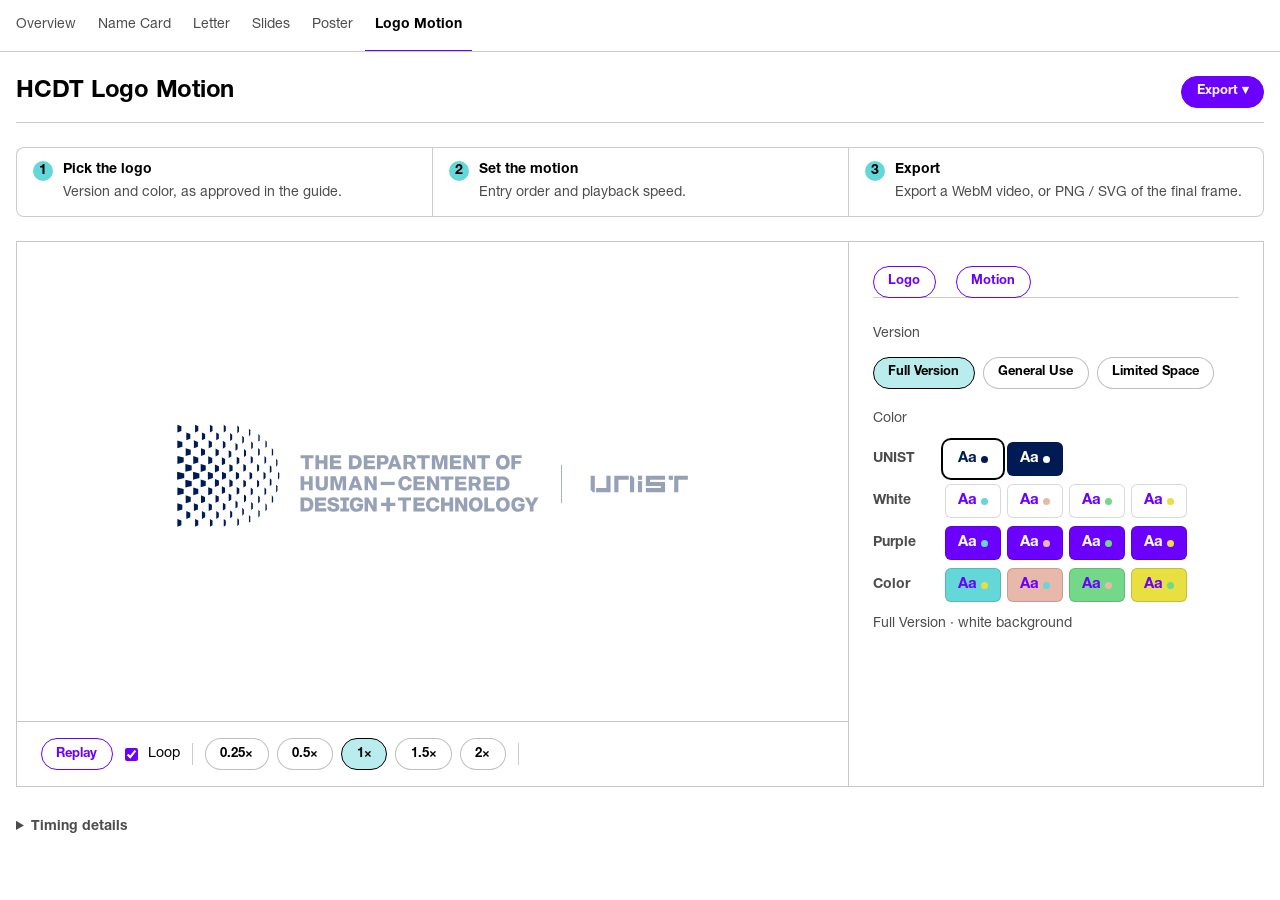
==== motion.html @ ce7f0504 "Structural frames restored, Slides filmstrip + collapsible inspector, canonical shared CSS, synced t" ====
<!doctype html>
<html lang="en">
<head>
<meta charset="utf-8">
<meta name="viewport" content="width=device-width,initial-scale=1,viewport-fit=cover">
<title>HCDT Logo Motion</title>
<meta name="claude:viewport-fit-sides" content="cover">
<link rel="stylesheet" href="hcdt-ui.css?v=20261105d">
<link rel="stylesheet" href="hcdt-embed.css?v=20261111a">
<style>
/* Layout: header, 16:9 stage (1920 × 1080 frame), control rows, timing table */
html,body{margin:0}
:root{padding-top:env(safe-area-inset-top,0px);padding-bottom:env(safe-area-inset-bottom,0px)}
[hidden]{display:none!important}
*{box-sizing:border-box}
body{padding-left:max(16px,env(safe-area-inset-left,0px));padding-right:max(16px,env(safe-area-inset-right,0px))}
.wrap{max-width:var(--hx-max);margin:var(--space-4,24px) auto 0;display:grid;gap:var(--space-4,24px)}
.wrap>*{min-width:0}
.stage{border-radius:var(--hx-r2);overflow:hidden;line-height:0;background:var(--hx-soft);border:1px solid var(--hx-line)}
.stage svg{display:block;width:100%;height:auto;aspect-ratio:16/9;max-width:100%}
.ctl{display:grid;grid-template-columns:120px minmax(0,1fr);gap:12px 16px;align-items:center}
.lab{font-size:var(--fs-small);color:var(--hx-muted)}
.grp{display:flex;flex-wrap:wrap;gap:8px;align-items:center;min-width:0}
.sect{grid-column:1/-1;display:flex;align-items:center;gap:10px;padding-top:8px;border-top:1px solid var(--hx-line)}
.sect:first-child{border-top:0;padding-top:0}
.sect .hx-n{display:inline-grid;place-items:center;width:20px;height:20px;border-radius:50%;background:var(--hx-accent);color:#fff;font:700 var(--fs-small)/1 var(--hx-font)}
.grp .sep{width:1px;height:22px;background:var(--hx-line);margin:0 4px}
.dot{width:12px;height:12px;border-radius:50%;border:1px solid rgba(0,0,0,.12);display:inline-block;flex:none}
.loop{display:inline-flex;gap:7px;align-items:center;font-size:var(--fs-small);cursor:pointer}
.tw{overflow-x:auto}
table{border-collapse:collapse;width:100%;min-width:560px;font-size:var(--fs-small)}
caption{text-align:left;padding-bottom:8px}
th,td{text-align:left;padding:8px 12px 8px 0;border-bottom:1px solid var(--hx-line);vertical-align:top;font-variant-numeric:tabular-nums}
th{color:var(--hx-muted);font-weight:400;font-size:var(--fs-small)}
.note{color:var(--hx-muted);font-size:var(--fs-small);margin:0;max-width:90ch}
@media (max-width:560px){.ctl{grid-template-columns:minmax(0,1fr);gap:6px}.lab{margin-top:8px}}
.ctl-tabs{display:none}
.play{margin-top:12px}
html.hx-framed body.hx-p-motion.hx-tool{padding-bottom:12px!important}
#cstat{margin:0;font-size:12px;line-height:1.3;min-height:0}
@media (min-width:1000px){html.hx-framed .wrap>.ctl{gap:3px}html.hx-framed .ctl .lab{margin-top:4px}}
.hx-chip[data-lc]{background-image:linear-gradient(135deg,transparent 82%,rgba(0,0,0,.4) 82%)!important}
/* inside the guideline frame the preview is sized so the whole tool fits the frame (no inner scroll) */
html.hx-framed .tw-d{display:none}
.tw-d summary{cursor:pointer;font-weight:600;color:var(--hx-muted);padding:6px 0}
.tw-d[open] summary{margin-bottom:8px}
/* wide screens: preview left, controls right (so the controls are visible without scrolling) */
@media (min-width:1000px){
  .wrap{grid-template-columns:repeat(12,minmax(0,1fr));column-gap:0;row-gap:var(--space-4,24px);align-items:stretch}
  .wrap>*{grid-column:1/-1}
  .wrap>.left{grid-column:1/span 8;display:grid;grid-template-rows:minmax(0,1fr) auto;border:1px solid var(--line-structural,rgba(0,0,0,.22));border-right:0}
  .wrap>.left>.stage{border:0;border-radius:0;width:100%}
  .wrap>.left>.play{padding:var(--space-3,16px) var(--space-4,24px);border-top:1px solid var(--line-structural,rgba(0,0,0,.22))}
  .wrap>.ctl{grid-column:9/-1;grid-template-columns:minmax(0,1fr);gap:6px;align-content:start;padding:var(--space-4,24px);border:1px solid var(--line-structural,rgba(0,0,0,.22))}
  .ctl-tabs{display:flex;gap:20px;border-bottom:1px solid var(--hx-line,#ddd);margin-bottom:6px}
  body.hx-p-motion .wrap .ctl .ctl-tabs button{min-height:0;padding:6px 0!important;border:0!important;border-bottom:2px solid transparent!important;margin-bottom:-1px;border-radius:0!important;background:transparent!important;color:#000!important;font-weight:600;cursor:pointer}
  body.hx-p-motion .wrap .ctl .ctl-tabs button:hover{color:var(--hx-accent,#6B00FF)!important;border-bottom-color:var(--hx-line,#ddd)!important}
  body.hx-p-motion .wrap .ctl .ctl-tabs button[aria-selected=true]{color:var(--hx-accent,#6B00FF)!important;border-bottom-color:var(--hx-accent,#6B00FF)!important}
  .ctl[data-tab="1"] [data-g="2"],.ctl[data-tab="2"] [data-g="1"]{display:none!important}
  .ctl .sect{display:none}
  .ctl .lab{margin-top:8px}
}

</style>
<style>
/* wide workspace: stage left, controls right */








</style>
</head>
<body>
<div class="wrap">
  <header>
    <h1 data-en="HCDT Logo Motion" data-ko="HCDT 로고 모션"></h1>
    <p class="sub" data-en="Pick one of 10 motions: the symbol modules enter, then the wordmark fades in. Logos and colors follow the N-FUD 2026 guide (261028), with the same color combinations as Poster and Slides." data-ko="10가지 모션 중 하나를 고르면 심볼 모듈이 등장한 뒤 워드마크가 나타납니다. 로고와 색은 N-FUD 2026 가이드(261028)와 포스터·슬라이드 배색 기준."></p>
    <div class="hx-act">
      <div class="hx-menu"><button type="button" class="primary" data-hx-menu aria-haspopup="true" aria-expanded="false">Export ▾</button>
        <div class="hx-menu-pop" hidden>
          <button type="button" class="hx-mi" id="exWebm">WebM video</button>
          <button type="button" class="hx-mi" id="exPng">PNG (final frame)</button>
          <button type="button" class="hx-mi" id="exSvg">SVG (final frame)</button>
        </div>
      </div>
    </div>
  </header>

  <div class="left">
  <div class="stage"><svg id="stage" viewBox="0 0 1920 1080" role="img" aria-label="HCDT logo motion"><rect id="bg" width="1920" height="1080" fill="#FFFFFF"/><g id="logo"></g></svg></div>
    <div class="grp play">
      <button type="button" id="replay" data-en="Replay" data-ko="다시 재생"></button>
      <label class="loop" for="loop"><input id="loop" type="checkbox" checked><span data-en="Loop" data-ko="반복"></span></label>
      <span class="sep" aria-hidden="true"></span>
      <span class="grp" id="gRate" role="group"></span>
      <span class="sep" aria-hidden="true"></span>
      <button type="button" id="dlVideo" class="primary" hidden>Download video (WebM)</button>
    </div>
  </div>

  <div class="ctl" id="ctl" data-tab="1">
    <div class="ctl-tabs" role="tablist" aria-label="Controls"><button type="button" role="tab" data-t="1" aria-controls="ctl" tabindex="0" aria-selected="true" data-en="Logo" data-ko="로고"></button><button type="button" role="tab" data-t="2" aria-controls="ctl" tabindex="-1" aria-selected="false" data-en="Motion" data-ko="움직임"></button></div>
    <div class="sect" data-g="1"><span class="hx-n">1</span><b class="grp-h" data-en="Logo" data-ko="로고"></b></div>
    <div data-g="1" class="lab" data-en="Version" data-ko="버전"></div>
    <div data-g="1" class="grp" id="gVer" role="group"></div>
    <div data-g="1" class="lab" data-en="Color" data-ko="색"></div>
    <div data-g="1" class="grp hx-cgs" id="gBg" role="group"></div>
    <p data-g="1" class="note" id="cstat" aria-live="polite"></p>
    <div data-g="2" class="sect"><span class="hx-n">2</span><b class="grp-h" data-en="Motion" data-ko="움직임"></b></div>
    <div data-g="2" class="lab" data-en="Style" data-ko="스타일"></div>
    <div data-g="2" class="grp" id="gOrd" role="group"></div>
  </div>

  <details class="tw-d"><summary data-en="Timing details" data-ko="타이밍 상세"></summary>
  <div class="tw"><table>
    <caption data-en="Timing at 1×" data-ko="1배속 기준 타이밍"></caption>
    <thead><tr><th data-en="Element" data-ko="요소"></th><th data-en="Start" data-ko="시작"></th><th data-en="Duration" data-ko="길이"></th><th data-en="Motion" data-ko="움직임"></th></tr></thead>
    <tbody id="rows"></tbody>
  </table></div>
  <p class="note" data-en="Original vectors from the guideline (sections 1 and 3). The Korean Full Version has no motion." data-ko="가이드 원본 벡터(1·3항). 국문 풀 버전은 모션이 없습니다."></p>
  </details>
</div>

<script>
const DATA={"full-en":{"w":663.72,"h":132.73,"mods":[{"p":[["m","M9.29 69.41L0.00 71.46L0.00 61.24L9.29 63.28L9.29 69.41"]],"r":[0.0,61.24,9.29,10.22]},{"p":[["m","M18.87 59.24L10.69 61.28L10.69 51.06L18.87 53.10L18.87 59.24"]],"r":[10.69,51.06,8.18,10.22]},{"p":[["m","M28.91 69.41L20.73 71.46L20.73 61.24L28.91 63.28L28.91 69.41"]],"r":[20.73,61.24,8.18,10.22]},{"p":[["m","M37.16 59.38L30.62 61.42L30.62 51.21L37.16 53.25L37.16 59.38"]],"r":[30.62,51.21,6.54,10.22]},{"p":[["m","M46.45 69.41L39.91 71.46L39.91 61.24L46.45 63.28L46.45 69.41"]],"r":[39.91,61.24,6.54,10.22]},{"p":[["m","M54.30 60.05L49.07 62.09L49.07 51.88L54.30 53.92L54.30 60.05"]],"r":[49.07,51.88,5.24,10.22]},{"p":[["m","M63.52 69.41L58.29 71.46L58.29 61.24L63.52 63.28L63.52 69.41"]],"r":[58.29,61.24,5.23,10.22]},{"p":[["m","M72.10 59.60L67.91 61.64L67.91 51.42L72.10 53.47L72.10 59.60"]],"r":[67.91,51.42,4.19,10.22]},{"p":[["m","M80.45 69.41L76.26 71.46L76.26 61.24L80.45 63.28L80.45 69.41"]],"r":[76.26,61.24,4.19,10.22]},{"p":[["m","M89.35 59.15L86.00 61.20L86.00 50.98L89.35 53.02L89.35 59.15"]],"r":[86.0,50.98,3.35,10.22]},{"p":[["m","M97.50 69.41L94.15 71.46L94.15 61.24L97.50 63.28L97.50 69.41"]],"r":[94.15,61.24,3.35,10.22]},{"p":[["m","M106.54 59.24L103.86 61.28L103.86 51.06L106.54 53.11L106.54 59.24"]],"r":[103.86,51.06,2.68,10.22]},{"p":[["m","M114.93 69.41L112.25 71.46L112.25 61.24L114.93 63.28L114.93 69.41"]],"r":[112.25,61.24,2.68,10.22]},{"p":[["m","M122.60 61.01L120.45 63.05L120.45 52.83L122.60 54.88L122.60 61.01"]],"r":[120.45,52.83,2.15,10.22]},{"p":[["m","M132.73 69.41L131.02 71.46L131.02 61.24L132.73 63.28L132.73 69.41"]],"r":[131.02,61.24,1.72,10.22]},{"p":[["m","M8.46 48.98L0.28 51.02L0.28 40.81L8.46 42.85L8.46 48.98"]],"r":[0.28,40.81,8.18,10.22]},{"p":[["m","M17.63 38.78L11.09 40.82L11.09 30.60L17.63 32.65L17.63 38.78"]],"r":[11.09,30.6,6.54,10.22]},{"p":[["m","M27.48 49.02L20.94 51.06L20.94 40.84L27.48 42.89L27.48 49.02"]],"r":[20.94,40.84,6.54,10.22]},{"p":[["m","M36.27 38.79L31.03 40.84L31.03 30.62L36.27 32.66L36.27 38.79"]],"r":[31.03,30.62,5.24,10.22]},{"p":[["m","M45.60 49.32L40.36 51.36L40.36 41.14L45.60 43.18L45.60 49.32"]],"r":[40.36,41.14,5.23,10.22]},{"p":[["m","M54.13 39.27L49.94 41.31L49.94 31.09L54.13 33.13L54.13 39.27"]],"r":[49.94,31.09,4.19,10.22]},{"p":[["m","M62.27 50.69L58.09 52.74L58.09 42.52L62.27 44.56L62.27 50.69"]],"r":[58.09,42.52,4.19,10.22]},{"p":[["m","M70.34 41.33L66.99 43.38L66.99 33.16L70.34 35.20L70.34 41.33"]],"r":[66.99,33.16,3.35,10.22]},{"p":[["m","M80.78 49.77L77.43 51.81L77.43 41.59L80.78 43.64L80.78 49.77"]],"r":[77.43,41.59,3.35,10.22]},{"p":[["m","M89.56 39.92L86.88 41.97L86.88 31.75L89.56 33.79L89.56 39.92"]],"r":[86.88,31.75,2.68,10.22]},{"p":[["m","M98.34 48.89L95.66 50.93L95.66 40.72L98.34 42.76L98.34 48.89"]],"r":[95.66,40.72,2.68,10.22]},{"p":[["m","M107.39 38.63L105.24 40.67L105.24 30.46L107.39 32.50L107.39 38.63"]],"r":[105.24,30.46,2.15,10.22]},{"p":[["m","M115.65 49.04L113.51 51.08L113.51 40.86L115.65 42.91L115.65 49.04"]],"r":[113.51,40.86,2.15,10.22]},{"p":[["m","M124.80 38.84L123.08 40.88L123.08 30.66L124.80 32.71L124.80 38.84"]],"r":[123.08,30.66,1.72,10.22]},{"p":[["m","M130.31 52.60L128.60 54.65L128.60 44.43L130.31 46.47L130.31 52.60"]],"r":[128.6,44.43,1.72,10.22]},{"p":[["m","M6.82 28.62L0.28 30.66L0.28 20.44L6.82 22.49L6.82 28.62"]],"r":[0.28,20.44,6.54,10.22]},{"p":[["m","M17.08 18.40L11.85 20.44L11.85 10.23L17.08 12.27L17.08 18.40"]],"r":[11.85,10.23,5.24,10.22]},{"p":[["m","M26.97 28.58L21.74 30.62L21.74 20.40L26.97 22.45L26.97 28.58"]],"r":[21.74,20.4,5.23,10.22]},{"p":[["m","M36.44 18.38L32.25 20.42L32.25 10.20L36.44 12.24L36.44 18.38"]],"r":[32.25,10.2,4.19,10.22]},{"p":[["m","M45.16 28.59L40.97 30.63L40.97 20.41L45.16 22.46L45.16 28.59"]],"r":[40.97,20.41,4.19,10.22]},{"p":[["m","M54.16 18.37L50.81 20.42L50.81 10.20L54.16 12.24L54.16 18.37"]],"r":[50.81,10.2,3.35,10.22]},{"p":[["m","M62.78 29.22L59.43 31.26L59.43 21.04L62.78 23.09L62.78 29.22"]],"r":[59.43,21.04,3.35,10.22]},{"p":[["m","M71.52 19.17L68.84 21.21L68.84 10.99L71.52 13.03L71.52 19.17"]],"r":[68.84,10.99,2.68,10.22]},{"p":[["m","M78.50 31.98L75.82 34.02L75.82 23.80L78.50 25.85L78.50 31.98"]],"r":[75.82,23.8,2.68,10.22]},{"p":[["m","M86.73 22.62L84.59 24.67L84.59 14.45L86.73 16.49L86.73 22.62"]],"r":[84.59,14.45,2.15,10.22]},{"p":[["m","M95.01 13.29L93.30 15.34L93.30 5.12L95.01 7.16L95.01 13.29"]],"r":[93.3,5.12,1.72,10.22]},{"p":[["m","M98.39 30.09L96.24 32.14L96.24 21.92L98.39 23.96L98.39 30.09"]],"r":[96.24,21.92,2.15,10.22]},{"p":[["m","M107.27 20.24L105.55 22.29L105.55 12.07L107.27 14.11L107.27 20.24"]],"r":[105.55,12.07,1.72,10.22]},{"p":[["m","M5.52 8.17L0.28 10.22L0.28 0.00L5.52 2.04L5.52 8.17"]],"r":[0.28,0.0,5.23,10.22]},{"p":[["m","M27.46 8.17L23.27 10.22L23.27 0.00L27.46 2.04L27.46 8.17"]],"r":[23.27,0.0,4.19,10.22]},{"p":[["m","M46.01 8.17L42.66 10.22L42.66 0.00L46.01 2.04L46.01 8.17"]],"r":[42.66,0.0,3.35,10.22]},{"p":[["m","M63.24 8.17L60.56 10.22L60.56 0.00L63.24 2.04L63.24 8.17"]],"r":[60.56,0.0,2.68,10.22]},{"p":[["m","M80.32 9.12L78.18 11.16L78.18 0.94L80.32 2.99L80.32 9.12"]],"r":[78.18,0.94,2.15,10.22]},{"p":[["m","M116.50 28.37L114.78 30.41L114.78 20.19L116.50 22.24L116.50 28.37"]],"r":[114.78,20.19,1.72,10.22]},{"p":[["m","M18.87 73.50L10.69 71.45L10.69 81.67L18.87 79.63L18.87 73.50"]],"r":[10.69,71.45,8.18,10.22]},{"p":[["m","M37.16 73.35L30.62 71.31L30.62 81.53L37.16 79.48L37.16 73.35"]],"r":[30.62,71.31,6.54,10.22]},{"p":[["m","M54.30 72.68L49.07 70.64L49.07 80.86L54.30 78.82L54.30 72.68"]],"r":[49.07,70.64,5.24,10.22]},{"p":[["m","M72.10 73.14L67.91 71.09L67.91 81.31L72.10 79.27L72.10 73.14"]],"r":[67.91,71.09,4.19,10.22]},{"p":[["m","M89.35 73.58L86.00 71.54L86.00 81.76L89.35 79.71L89.35 73.58"]],"r":[86.0,71.54,3.35,10.22]},{"p":[["m","M106.54 73.50L103.86 71.45L103.86 81.67L106.54 79.63L106.54 73.50"]],"r":[103.86,71.45,2.68,10.22]},{"p":[["m","M122.60 71.73L120.45 69.68L120.45 79.90L122.60 77.86L122.60 71.73"]],"r":[120.45,69.68,2.15,10.22]},{"p":[["m","M8.46 83.75L0.28 81.71L0.28 91.93L8.46 89.89L8.46 83.75"]],"r":[0.28,81.71,8.18,10.22]},{"p":[["m","M17.63 93.96L11.09 91.91L11.09 102.13L17.63 100.09L17.63 93.96"]],"r":[11.09,91.91,6.54,10.22]},{"p":[["m","M27.48 83.72L20.94 81.67L20.94 91.89L27.48 89.85L27.48 83.72"]],"r":[20.94,81.67,6.54,10.22]},{"p":[["m","M36.27 93.94L31.03 91.90L31.03 102.11L36.27 100.07L36.27 93.94"]],"r":[31.03,91.9,5.24,10.22]},{"p":[["m","M45.60 83.42L40.36 81.38L40.36 91.59L45.60 89.55L45.60 83.42"]],"r":[40.36,81.38,5.23,10.22]},{"p":[["m","M54.13 93.47L49.94 91.43L49.94 101.64L54.13 99.60L54.13 93.47"]],"r":[49.94,91.43,4.19,10.22]},{"p":[["m","M62.27 82.04L58.09 80.00L58.09 90.21L62.27 88.17L62.27 82.04"]],"r":[58.09,80.0,4.19,10.22]},{"p":[["m","M70.34 91.40L66.99 89.36L66.99 99.58L70.34 97.53L70.34 91.40"]],"r":[66.99,89.36,3.35,10.22]},{"p":[["m","M80.78 82.97L77.43 80.92L77.43 91.14L80.78 89.10L80.78 82.97"]],"r":[77.43,80.92,3.35,10.22]},{"p":[["m","M89.56 92.81L86.88 90.77L86.88 100.99L89.56 98.94L89.56 92.81"]],"r":[86.88,90.77,2.68,10.22]},{"p":[["m","M98.34 83.84L95.66 81.80L95.66 92.02L98.34 89.97L98.34 83.84"]],"r":[95.66,81.8,2.68,10.22]},{"p":[["m","M107.39 94.11L105.24 92.06L105.24 102.28L107.39 100.24L107.39 94.11"]],"r":[105.24,92.06,2.15,10.22]},{"p":[["m","M115.65 83.70L113.51 81.65L113.51 91.87L115.65 89.83L115.65 83.70"]],"r":[113.51,81.65,2.15,10.22]},{"p":[["m","M124.80 93.90L123.08 91.85L123.08 102.07L124.80 100.03L124.80 93.90"]],"r":[123.08,91.85,1.72,10.22]},{"p":[["m","M130.31 80.13L128.60 78.09L128.60 88.31L130.31 86.26L130.31 80.13"]],"r":[128.6,78.09,1.72,10.22]},{"p":[["m","M6.82 104.12L0.28 102.07L0.28 112.29L6.82 110.25L6.82 104.12"]],"r":[0.28,102.07,6.54,10.22]},{"p":[["m","M17.08 114.33L11.85 112.29L11.85 122.51L17.08 120.46L17.08 114.33"]],"r":[11.85,112.29,5.24,10.22]},{"p":[["m","M26.97 104.16L21.74 102.11L21.74 112.33L26.97 110.29L26.97 104.16"]],"r":[21.74,102.11,5.23,10.22]},{"p":[["m","M36.44 114.36L32.25 112.31L32.25 122.53L36.44 120.49L36.44 114.36"]],"r":[32.25,112.31,4.19,10.22]},{"p":[["m","M45.16 104.15L40.97 102.10L40.97 112.32L45.16 110.28L45.16 104.15"]],"r":[40.97,102.1,4.19,10.22]},{"p":[["m","M54.16 114.36L50.81 112.32L50.81 122.53L54.16 120.49L54.16 114.36"]],"r":[50.81,112.32,3.35,10.22]},{"p":[["m","M62.78 103.52L59.43 101.47L59.43 111.69L62.78 109.65L62.78 103.52"]],"r":[59.43,101.47,3.35,10.22]},{"p":[["m","M71.52 113.57L68.84 111.53L68.84 121.74L71.52 119.70L71.52 113.57"]],"r":[68.84,111.53,2.68,10.22]},{"p":[["m","M78.50 100.76L75.82 98.71L75.82 108.93L78.50 106.89L78.50 100.76"]],"r":[75.82,98.71,2.68,10.22]},{"p":[["m","M86.73 110.11L84.59 108.07L84.59 118.29L86.73 116.24L86.73 110.11"]],"r":[84.59,108.07,2.15,10.22]},{"p":[["m","M95.01 119.44L93.30 117.40L93.30 127.62L95.01 125.57L95.01 119.44"]],"r":[93.3,117.4,1.72,10.22]},{"p":[["m","M98.39 102.64L96.24 100.60L96.24 110.82L98.39 108.77L98.39 102.64"]],"r":[96.24,100.6,2.15,10.22]},{"p":[["m","M107.27 112.49L105.55 110.45L105.55 120.66L107.27 118.62L107.27 112.49"]],"r":[105.55,110.45,1.72,10.22]},{"p":[["m","M5.52 124.56L0.28 122.52L0.28 132.73L5.52 130.69L5.52 124.56"]],"r":[0.28,122.52,5.23,10.22]},{"p":[["m","M27.46 124.56L23.27 122.52L23.27 132.73L27.46 130.69L27.46 124.56"]],"r":[23.27,122.52,4.19,10.22]},{"p":[["m","M46.01 124.56L42.66 122.52L42.66 132.73L46.01 130.69L46.01 124.56"]],"r":[42.66,122.52,3.35,10.22]},{"p":[["m","M63.24 124.56L60.56 122.52L60.56 132.73L63.24 130.69L63.24 124.56"]],"r":[60.56,122.52,2.68,10.22]},{"p":[["m","M80.32 123.62L78.18 121.57L78.18 131.79L80.32 129.75L80.32 123.62"]],"r":[78.18,121.57,2.15,10.22]},{"p":[["m","M116.50 104.37L114.78 102.32L114.78 112.54L116.50 110.50L116.50 104.37"]],"r":[114.78,102.32,1.72,10.22]}],"type":[["m","M215.48 109.01L211.98 109.01L211.98 112.84L223.58 112.84L223.58 109.01L220.08 109.01L220.08 98.46L223.65 98.46L223.65 94.61L211.97 94.61L211.97 98.46L215.48 98.46L215.48 109.01"],["m","M160.40 67.09L165.15 67.09L165.15 73.73L171.40 73.73L171.40 67.09L176.15 67.09L176.15 85.32L171.40 85.32L171.40 77.81L165.15 77.81L165.15 85.32L160.40 85.32L160.40 67.09"],["m","M195.93 77.79C195.93 83.07 193.50 85.70 187.98 85.70C182.47 85.70 180.04 83.07 180.04 77.79L180.04 67.09L184.79 67.09L184.79 78.07C184.79 80.42 185.66 81.62 187.98 81.62C190.31 81.62 191.18 80.42 191.18 78.07L191.18 67.09L195.93 67.09L195.93 77.79"],["m","M199.24 67.09L206.24 67.09L209.38 79.24L209.43 79.24L212.57 67.09L219.57 67.09L219.57 85.32L215.10 85.32L215.10 71.48L215.05 71.48L211.22 85.32L207.59 85.32L203.76 71.48L203.71 71.48L203.71 85.32L199.24 85.32L199.24 67.09"],["m","M229.48 78.53L233.62 78.53L231.61 72.14L231.55 72.14L229.48 78.53M229.18 67.09L234.01 67.09L240.82 85.32L235.87 85.32L234.75 82.05L228.39 82.05L227.24 85.32L222.36 85.32L229.18 67.09"],["m","M243.61 67.09L248.49 67.09L254.82 78.33L254.87 78.33L254.87 67.09L259.34 67.09L259.34 85.32L254.47 85.32L248.13 73.96L248.08 73.96L248.08 85.32L243.61 85.32L243.61 67.09"],["m","M300.10 73.60C299.84 71.76 298.41 70.79 296.42 70.79C293.36 70.79 292.18 73.50 292.18 76.21C292.18 78.91 293.36 81.62 296.42 81.62C298.64 81.62 299.92 80.34 300.10 78.25L304.85 78.25C304.59 82.95 301.15 85.71 296.52 85.71C291.01 85.71 287.43 81.49 287.43 76.21C287.43 70.92 291.01 66.71 296.52 66.71C300.46 66.71 304.72 69.21 304.85 73.60L300.10 73.60"],["m","M307.13 67.09L321.66 67.09L321.66 70.89L311.88 70.89L311.88 74.09L320.81 74.09L320.81 77.76L311.88 77.76L311.88 81.24L321.91 81.24L321.91 85.32L307.13 85.32L307.13 67.09"],["m","M324.75 67.09L329.63 67.09L335.96 78.33L336.02 78.33L336.02 67.09L340.49 67.09L340.49 85.32L335.61 85.32L329.27 73.96L329.22 73.96L329.22 85.32L324.75 85.32L324.75 67.09"],["m","M361.29 67.30L375.82 67.30L375.82 71.10L366.04 71.10L366.04 74.30L374.98 74.30L374.98 77.97L366.04 77.97L366.04 81.44L376.08 81.44L376.08 85.53L361.29 85.53L361.29 67.30"],["m","M398.24 67.30L412.77 67.30L412.77 71.10L402.99 71.10L402.99 74.30L411.92 74.30L411.92 77.97L402.99 77.97L402.99 81.44L413.02 81.44L413.02 85.53L398.24 85.53L398.24 67.30"],["m","M419.96 81.44L422.20 81.44C425.80 81.37 427.23 79.96 427.23 76.31C427.23 72.99 425.45 71.38 422.20 71.38L419.96 71.38L419.96 81.44M415.21 67.30L423.05 67.30C428.64 67.30 431.98 70.69 431.98 76.34C431.98 82.31 428.59 85.53 423.05 85.53L415.21 85.53L415.21 67.30"],["m","M165.08 108.75L167.33 108.75C170.93 108.68 172.36 107.27 172.36 103.62C172.36 100.30 170.58 98.69 167.33 98.69L165.08 98.69L165.08 108.75M160.33 94.61L168.17 94.61C173.77 94.61 177.11 98.00 177.11 103.65C177.11 109.62 173.72 112.84 168.17 112.84L160.33 112.84L160.33 94.61"],["m","M179.12 94.61L193.65 94.61L193.65 98.41L183.87 98.41L183.87 101.60L192.81 101.60L192.81 105.28L183.87 105.28L183.87 108.75L193.90 108.75L193.90 112.84L179.12 112.84L179.12 94.61"],["m","M199.80 106.71C199.91 108.86 201.23 109.55 203.25 109.55C204.68 109.55 206.16 109.03 206.16 107.68C206.16 106.07 203.56 105.77 200.93 105.03C198.32 104.28 195.59 103.11 195.59 99.76C195.59 95.78 199.60 94.22 203.02 94.22C206.65 94.22 210.30 95.99 210.33 100.10L205.58 100.10C205.65 98.44 204.10 97.90 202.64 97.90C201.62 97.90 200.34 98.26 200.34 99.46C200.34 100.86 202.97 101.12 205.63 101.86C208.26 102.60 210.91 103.82 210.91 107.12C210.91 111.74 206.98 113.22 202.97 113.22C198.78 113.22 195.08 111.38 195.05 106.71L199.80 106.71"],["m","M243.61 94.61L248.49 94.61L254.82 105.84L254.87 105.84L254.87 94.61L259.34 94.61L259.34 112.84L254.47 112.84L248.13 101.48L248.08 101.48L248.08 112.84L243.61 112.84L243.61 94.61"],["m","M303.91 98.69L297.83 98.69L297.83 112.84L293.08 112.84L293.08 98.69L287.00 98.69L287.00 94.60L303.91 94.60L303.91 98.69"],["m","M359.10 71.38L353.02 71.38L353.02 85.53L348.27 85.53L348.27 71.38L342.18 71.38L342.18 67.30L359.10 67.30L359.10 71.38"],["m","M406.53 43.70L400.44 43.70L400.44 57.85L395.69 57.85L395.69 43.70L389.61 43.70L389.61 39.62L406.53 39.62L406.53 43.70"],["m","M328.35 43.70L322.27 43.70L322.27 57.85L317.52 57.85L317.52 43.70L311.43 43.70L311.43 39.62L328.35 39.62L328.35 43.70"],["m","M177.25 43.70L171.17 43.70L171.17 57.85L166.42 57.85L166.42 43.70L160.33 43.70L160.33 39.62L177.25 39.62L177.25 43.70"],["m","M307.13 94.61L321.66 94.61L321.66 98.41L311.88 98.41L311.88 101.60L320.81 101.60L320.81 105.28L311.88 105.28L311.88 108.75L321.91 108.75L321.91 112.84L307.13 112.84L307.13 94.61"],["m","M336.10 101.12C335.84 99.28 334.41 98.31 332.42 98.31C329.36 98.31 328.18 101.01 328.18 103.72C328.18 106.43 329.36 109.14 332.42 109.14C334.64 109.14 335.92 107.86 336.10 105.77L340.85 105.77C340.59 110.46 337.15 113.22 332.52 113.22C327.01 113.22 323.43 109.01 323.43 103.72C323.43 98.44 327.01 94.22 332.52 94.22C336.46 94.22 340.72 96.73 340.85 101.12L336.10 101.12"],["m","M342.94 94.61L347.69 94.61L347.69 101.25L353.95 101.25L353.95 94.61L358.70 94.61L358.70 112.84L353.95 112.84L353.95 105.33L347.69 105.33L347.69 112.84L342.94 112.84L342.94 94.61"],["m","M361.29 94.61L366.17 94.61L372.50 105.84L372.55 105.84L372.55 94.61L377.02 94.61L377.02 112.84L372.14 112.84L365.81 101.48L365.76 101.48L365.76 112.84L361.29 112.84L361.29 94.61"],["m","M388.11 109.14C391.17 109.14 392.34 106.43 392.34 103.72C392.34 101.02 391.17 98.31 388.11 98.31C385.04 98.31 383.87 101.02 383.87 103.72C383.87 106.43 385.04 109.14 388.11 109.14M388.11 94.22C393.85 94.22 397.09 98.44 397.09 103.72C397.09 109.01 393.85 113.22 388.11 113.22C382.36 113.22 379.12 109.01 379.12 103.72C379.12 98.44 382.36 94.22 388.11 94.22"],["m","M399.21 94.61L403.96 94.61L403.96 108.75L412.47 108.75L412.47 112.84L399.21 112.84L399.21 94.61"],["m","M423.30 109.14C426.37 109.14 427.54 106.43 427.54 103.72C427.54 101.02 426.37 98.31 423.30 98.31C420.24 98.31 419.06 101.02 419.06 103.72C419.06 106.43 420.24 109.14 423.30 109.14M423.30 94.22C429.05 94.22 432.29 98.44 432.29 103.72C432.29 109.01 429.05 113.22 423.30 113.22C417.56 113.22 414.31 109.01 414.31 103.72C414.31 98.44 417.56 94.22 423.30 94.22"],["m","M463.09 106.05L463.09 112.84L458.34 112.84L458.34 106.05L451.70 94.61L457.09 94.61L460.72 102.01L464.34 94.61L469.73 94.61L463.09 106.05"],["m","M271.92 94.61h4.75v18.22h-4.75Z"],["m","M265.03 101.51h18.54v4.20h-18.54Z"],["m","M264.53 74.32h18.22v4.20h-18.22Z"],["m","M387.25 75.89C388.08 75.89 388.73 75.66 389.22 75.20C389.70 74.74 389.94 74.13 389.94 73.36L389.94 73.34C389.94 72.57 389.70 71.96 389.20 71.49C388.70 71.03 388.04 70.80 387.23 70.80L383.60 70.80L383.60 75.89L387.25 75.89M378.97 67.30L387.77 67.30C389.24 67.30 390.50 67.53 391.52 68.00C392.55 68.48 393.33 69.16 393.87 70.06C394.41 70.97 394.68 72.06 394.68 73.35L394.68 73.37C394.68 74.55 394.40 75.60 393.84 76.53C393.27 77.47 392.52 78.15 391.57 78.57L395.21 85.53L390.09 85.53L386.97 79.25L386.87 79.25L386.75 79.25L383.60 79.25L383.60 85.53L378.97 85.53L378.97 67.30"],["m","M228.51 112.10C227.15 111.35 226.11 110.26 225.38 108.85C224.65 107.43 224.29 105.71 224.29 103.69L224.29 103.68C224.29 101.69 224.65 99.99 225.38 98.58C226.10 97.18 227.13 96.10 228.47 95.35C229.81 94.60 231.46 94.22 233.31 94.22C234.82 94.22 236.16 94.49 237.35 95.04C238.54 95.58 239.44 96.32 240.18 97.25C240.91 98.19 241.36 99.26 241.51 100.45L241.54 100.59L236.81 100.59L236.77 100.46C236.53 99.74 236.11 99.18 235.50 98.77C234.89 98.37 234.14 98.16 233.26 98.16C232.41 98.16 231.67 98.38 231.06 98.80C230.44 99.22 229.97 99.84 229.64 100.65C229.31 101.47 229.14 102.46 229.14 103.63L229.14 103.64C229.14 104.84 229.32 105.85 229.68 106.69C230.03 107.53 230.54 108.17 231.18 108.62C231.83 109.06 232.60 109.28 233.48 109.28C234.16 109.28 234.77 109.17 235.30 108.93C235.82 108.70 236.24 108.37 236.55 107.93C236.87 107.49 237.05 106.98 237.10 106.39L237.13 106.17L233.53 106.17L233.53 102.80L241.73 102.80L241.73 105.13C241.73 106.81 241.40 108.25 240.74 109.46C240.07 110.66 239.12 111.59 237.88 112.24C236.63 112.90 235.19 113.22 233.44 113.22C231.55 113.22 229.86 112.85 228.51 112.10"],["m","M438.49 112.10C437.13 111.35 436.09 110.26 435.36 108.85C434.63 107.43 434.27 105.71 434.27 103.69L434.27 103.68C434.27 101.69 434.63 99.99 435.35 98.58C436.08 97.18 437.11 96.10 438.45 95.35C439.79 94.60 441.44 94.22 443.29 94.22C444.79 94.22 446.14 94.49 447.33 95.04C448.51 95.58 449.42 96.32 450.15 97.25C450.89 98.19 451.34 99.26 451.49 100.45L451.51 100.59L446.79 100.59L446.75 100.46C446.51 99.74 446.09 99.18 445.48 98.77C444.87 98.37 444.12 98.16 443.24 98.16C442.38 98.16 441.65 98.38 441.03 98.80C440.42 99.22 439.95 99.84 439.62 100.65C439.29 101.47 439.12 102.46 439.12 103.63L439.12 103.64C439.12 104.84 439.30 105.85 439.66 106.69C440.01 107.53 440.51 108.17 441.16 108.62C441.81 109.06 442.57 109.28 443.46 109.28C444.14 109.28 444.75 109.17 445.27 108.93C445.80 108.70 446.22 108.37 446.53 107.93C446.84 107.49 447.03 106.98 447.08 106.39L447.10 106.17L443.51 106.17L443.51 102.80L451.70 102.80L451.70 105.13C451.70 106.81 451.37 108.25 450.71 109.46C450.05 110.66 449.10 111.59 447.85 112.24C446.61 112.90 445.17 113.22 443.41 113.22C441.52 113.22 439.84 112.85 438.49 112.10"],["m","M179.71 39.65L184.44 39.65L184.44 46.26L190.67 46.26L190.67 39.65L195.40 39.65L195.40 57.81L190.67 57.81L190.67 50.34L184.44 50.34L184.44 57.81L179.71 57.81L179.71 39.65"],["m","M198.61 39.65L213.08 39.65L213.08 43.44L203.34 43.44L203.34 46.62L212.24 46.62L212.24 50.28L203.34 50.28L203.34 53.74L213.34 53.74L213.34 57.81L198.61 57.81L198.61 39.65"],["m","M227.97 53.74L230.21 53.74C233.80 53.67 235.22 52.27 235.22 48.63C235.22 45.32 233.44 43.72 230.21 43.72L227.97 43.72L227.97 53.74M223.24 39.65L231.05 39.65C236.62 39.65 239.95 43.03 239.95 48.66C239.95 54.61 236.57 57.81 231.05 57.81L223.24 57.81L223.24 39.65"],["m","M242.55 39.65L257.02 39.65L257.02 43.44L247.28 43.44L247.28 46.62L256.18 46.62L256.18 50.28L247.28 50.28L247.28 53.74L257.28 53.74L257.28 57.81L242.55 57.81L242.55 39.65"],["m","M264.39 48.10L267.57 48.10C269.04 48.10 270.11 47.49 270.11 45.83C270.11 44.13 269.02 43.44 267.57 43.44L264.39 43.44L264.39 48.10M259.66 39.65L268.28 39.65C271.67 39.65 274.85 41.20 274.85 45.50C274.85 50.00 272.28 51.76 268.28 51.76L264.39 51.76L264.39 57.81L259.66 57.81L259.66 39.65"],["m","M280.46 51.05L284.58 51.05L282.57 44.69L282.52 44.69L280.46 51.05M280.16 39.65L284.96 39.65L291.76 57.81L286.82 57.81L285.70 54.56L279.37 54.56L278.22 57.81L273.36 57.81L280.16 39.65"],["m","M331.05 39.65L338.02 39.65L341.15 51.76L341.20 51.76L344.33 39.65L351.30 39.65L351.30 57.81L346.85 57.81L346.85 44.03L346.80 44.03L342.99 57.81L339.37 57.81L335.56 44.03L335.51 44.03L335.51 57.81L331.05 57.81L331.05 39.65"],["m","M354.58 39.65L369.06 39.65L369.06 43.44L359.32 43.44L359.32 46.62L368.22 46.62L368.22 50.28L359.32 50.28L359.32 53.74L369.31 53.74L369.31 57.81L354.58 57.81L354.58 39.65"],["m","M371.96 39.65L376.82 39.65L383.12 50.84L383.18 50.84L383.18 39.65L387.63 39.65L387.63 57.81L382.77 57.81L376.46 46.49L376.41 46.49L376.41 57.81L371.96 57.81L371.96 39.65"],["m","M423.27 54.13C426.32 54.13 427.49 51.43 427.49 48.73C427.49 46.04 426.32 43.34 423.27 43.34C420.22 43.34 419.05 46.04 419.05 48.73C419.05 51.43 420.22 54.13 423.27 54.13M423.27 39.27C428.99 39.27 432.22 43.47 432.22 48.73C432.22 54.00 428.99 58.20 423.27 58.20C417.54 58.20 414.31 54.00 414.31 48.73C414.31 43.47 417.54 39.27 423.27 39.27"],["m","M434.40 39.65L447.78 39.65L447.78 43.44L439.14 43.44L439.14 47.16L446.61 47.16L446.61 50.82L439.14 50.82L439.14 57.81L434.40 57.81L434.40 39.65"],["m","M302.44 48.17C303.27 48.17 303.92 47.94 304.41 47.48C304.89 47.03 305.13 46.41 305.13 45.65L305.13 45.62C305.13 44.85 304.89 44.24 304.39 43.78C303.89 43.31 303.23 43.08 302.42 43.08L298.79 43.08L298.79 48.17L302.44 48.17M294.16 39.58L302.96 39.58C304.43 39.58 305.69 39.82 306.71 40.29C307.74 40.76 308.52 41.45 309.06 42.35C309.60 43.25 309.87 44.34 309.87 45.63L309.87 45.66C309.87 46.83 309.59 47.88 309.03 48.82C308.46 49.75 307.71 50.43 306.76 50.85L310.40 57.81L305.28 57.81L302.16 51.53L302.06 51.53L301.94 51.53L298.79 51.53L298.79 57.81L294.16 57.81L294.16 39.58"],["m","M598.83 73.36h5.42v14.48h-5.42Z"],["m","M598.83 66.31v5.43h5.42v-5.43Z"],["m","M638.87 66.32h5.43v5.42h-5.43Z"],["m","M614.56 71.74L634.01 71.74L634.01 66.32L609.14 66.32L609.14 79.80L628.59 79.80L628.59 82.42L609.14 82.42L609.14 87.84L634.01 87.84L634.01 74.38L614.56 74.38L614.56 71.74"],["m","M645.93 66.32L645.93 87.84L651.36 87.84L651.36 71.74L663.72 71.74L663.72 66.32L645.93 66.32"],["m","M568.11 87.85L573.54 87.85L573.54 71.74L586.90 71.74L586.90 66.32L568.11 66.32L568.11 87.85"],["m","M588.53 66.31L588.53 87.84L593.95 87.84L593.95 69.27L590.99 66.31L588.53 66.31"],["m","M557.80 82.42L544.45 82.42L544.45 87.84L563.24 87.84L563.24 66.31L557.80 66.31L557.80 82.42"],["m","M537.40 84.89L540.35 87.85L542.82 87.85L542.82 66.31L537.40 66.31L537.40 84.89"],["m","M498.89 52.01h1.07v50.13h-1.07Z"]]},"general":{"w":846.01,"h":190.41,"mods":[{"p":[["m","M14.86 99.58L1.53 102.51L1.53 87.85L14.86 90.78L14.86 99.58"],["a","M0.10 90.78L1.53 87.85L1.53 102.51L0.10 99.58L0.10 90.78"]],"r":[0.1,87.85,14.76,14.66]},{"p":[["m","M28.61 84.98L16.88 87.91L16.88 73.25L28.61 76.18L28.61 84.98"],["a","M14.32 76.18L16.87 73.25L16.87 87.91L14.32 84.98L14.32 76.18"]],"r":[14.32,73.25,14.29,14.66]},{"p":[["m","M43.00 99.58L31.27 102.51L31.27 87.85L43.00 90.78L43.00 99.58"],["a","M28.43 90.78L31.25 87.85L31.25 102.51L28.43 99.58L28.43 90.78"]],"r":[28.43,87.85,14.57,14.66]},{"p":[["m","M54.85 85.18L45.46 88.12L45.46 73.46L54.85 76.39L54.85 85.18"],["a","M41.93 76.39L45.46 73.46L45.46 88.12L41.93 85.19L41.93 76.39"]],"r":[41.93,73.46,12.92,14.66]},{"p":[["m","M68.17 99.58L58.78 102.51L58.78 87.85L68.17 90.78L68.17 99.58"],["a","M54.71 90.78L58.78 87.85L58.78 102.51L54.71 99.58L54.71 90.78"]],"r":[54.71,87.85,13.45,14.66]},{"p":[["m","M79.43 86.15L71.92 89.08L71.92 74.42L79.43 77.35L79.43 86.15"],["a","M66.01 77.35L71.92 74.42L71.92 89.08L66.01 86.15L66.01 77.35"]],"r":[66.01,74.42,13.42,14.66]},{"p":[["m","M92.66 99.58L85.15 102.51L85.15 87.85L92.66 90.78L92.66 99.58"],["a","M79.13 90.78L85.14 87.85L85.14 102.51L79.13 99.58L79.13 90.78"]],"r":[79.13,87.85,13.52,14.66]},{"p":[["m","M104.97 85.50L98.96 88.43L98.96 73.77L104.97 76.70L104.97 85.50"],["a","M91.40 76.70L98.96 73.77L98.96 88.43L91.40 85.50L91.40 76.70"]],"r":[91.4,73.77,13.56,14.66]},{"p":[["m","M116.94 99.58L110.93 102.51L110.93 87.85L116.94 90.78L116.94 99.58"],["a","M105.02 90.78L110.92 87.85L110.92 102.51L105.02 99.58L105.02 90.78"]],"r":[105.02,87.85,11.91,14.66]},{"p":[["m","M129.71 84.86L124.90 87.79L124.90 73.13L129.71 76.06L129.71 84.86"],["a","M116.74 76.06L124.91 73.13L124.91 87.79L116.74 84.86L116.74 76.06"]],"r":[116.74,73.13,12.97,14.66]},{"p":[["m","M141.41 99.58L136.60 102.51L136.60 87.85L141.41 90.78L141.41 99.58"],["a","M129.58 90.78L136.61 87.85L136.61 102.51L129.58 99.58L129.58 90.78"]],"r":[129.58,87.85,11.83,14.66]},{"p":[["m","M154.37 84.98L150.53 87.91L150.53 73.26L154.37 76.19L154.37 84.98"],["a","M141.81 76.19L150.52 73.25L150.52 87.91L141.81 84.98L141.81 76.19"]],"r":[141.81,73.25,12.56,14.66]},{"p":[["m","M166.41 99.58L162.57 102.51L162.57 87.85L166.41 90.78L166.41 99.58"],["a","M154.64 90.78L162.56 87.85L162.56 102.51L154.64 99.58L154.64 90.78"]],"r":[154.64,87.85,11.77,14.66]},{"p":[["m","M177.40 87.52L174.33 90.45L174.33 75.79L177.40 78.73L177.40 87.52"],["a","M165.25 78.73L174.30 75.79L174.30 90.45L165.25 87.52L165.25 78.73"]],"r":[165.25,75.79,12.15,14.66]},{"p":[["m","M191.95 99.58L189.48 102.51L189.48 87.85L191.95 90.78L191.95 99.58"],["a","M182.06 90.78L189.53 87.85L189.53 102.51L182.06 99.58L182.06 90.78"]],"r":[182.06,87.85,9.89,14.66]},{"p":[["m","M13.67 70.26L1.94 73.20L1.94 58.54L13.67 61.47L13.67 70.26"],["a","M0.00 61.47L1.93 58.54L1.93 73.20L0.00 70.26L0.00 61.47"]],"r":[0.0,58.54,13.67,14.66]},{"p":[["m","M26.83 55.63L17.44 58.56L17.44 43.90L26.83 46.83L26.83 55.63"],["a","M15.22 46.83L17.44 43.90L17.44 58.56L15.22 55.63L15.22 46.83"]],"r":[15.22,43.9,11.61,14.66]},{"p":[["m","M40.96 70.32L31.57 73.25L31.57 58.59L40.96 61.52L40.96 70.32"],["a","M28.74 61.52L31.56 58.59L31.56 73.25L28.74 70.32L28.74 61.52"]],"r":[28.74,58.59,12.22,14.66]},{"p":[["m","M53.56 55.65L46.05 58.58L46.05 43.93L53.56 46.86L53.56 55.65"],["a","M42.70 46.86L46.05 43.93L46.05 58.58L42.70 55.65L42.70 46.86"]],"r":[42.7,43.93,10.85,14.66]},{"p":[["m","M66.94 70.75L59.43 73.68L59.43 59.02L66.94 61.95L66.94 70.75"],["a","M55.34 61.95L59.44 59.02L59.44 73.68L55.34 70.75L55.34 61.95"]],"r":[55.34,59.02,11.6,14.66]},{"p":[["m","M79.18 56.33L73.18 59.26L73.18 44.60L79.18 47.53L79.18 56.33"],["a","M68.44 47.53L73.18 44.60L73.18 59.26L68.44 56.33L68.44 47.53"]],"r":[68.44,44.6,10.74,14.66]},{"p":[["m","M90.87 72.72L84.86 75.66L84.86 61.00L90.87 63.93L90.87 72.72"],["a","M77.87 63.93L84.87 61.00L84.87 75.65L77.87 72.72L77.87 63.93"]],"r":[77.87,61.0,13.0,14.66]},{"p":[["m","M102.44 59.29L97.64 62.22L97.64 47.57L102.44 50.50L102.44 59.29"],["a","M91.75 50.50L97.79 47.57L97.79 62.22L91.75 59.29L91.75 50.50"]],"r":[91.75,47.57,10.69,14.66]},{"p":[["m","M117.42 71.40L112.61 74.33L112.61 59.67L117.42 62.60L117.42 71.40"],["a","M104.11 62.60L112.57 59.67L112.57 74.33L104.11 71.40L104.11 62.60"]],"r":[104.11,59.67,13.31,14.66]},{"p":[["m","M130.01 57.27L126.16 60.20L126.16 45.54L130.01 48.48L130.01 57.27"],["a","M119.93 48.48L126.47 45.54L126.47 60.20L119.93 57.27L119.93 48.48"]],"r":[119.93,45.54,10.08,14.66]},{"p":[["m","M142.60 70.14L138.76 73.07L138.76 58.41L142.60 61.34L142.60 70.14"],["a","M130.19 61.34L138.81 58.41L138.81 73.07L130.19 70.14L130.19 61.34"]],"r":[130.19,58.41,12.41,14.66]},{"p":[["m","M155.59 55.42L152.51 58.35L152.51 43.69L155.59 46.62L155.59 55.42"],["a","M144.47 46.62L152.51 43.69L152.51 58.35L144.47 55.42L144.47 46.62"]],"r":[144.47,43.69,11.12,14.66]},{"p":[["m","M167.44 70.35L164.37 73.28L164.37 58.62L167.44 61.55L167.44 70.35"],["a","M155.96 61.55L164.34 58.62L164.34 73.28L155.96 70.35L155.96 61.55"]],"r":[155.96,58.62,11.48,14.66]},{"p":[["m","M180.56 55.71L178.10 58.64L178.10 43.99L180.56 46.92L180.56 55.71"],["a","M170.12 46.92L178.09 43.99L178.09 58.64L170.12 55.71L170.12 46.92"]],"r":[170.12,43.99,10.45,14.66]},{"p":[["m","M188.47 75.46L186.01 78.39L186.01 63.74L188.47 66.67L188.47 75.46"],["a","M178.52 66.67L186.01 63.73L186.01 78.39L178.52 75.46L178.52 66.67"]],"r":[178.52,63.73,9.95,14.66]},{"p":[["m","M11.32 41.05L1.94 43.99L1.94 29.33L11.32 32.26L11.32 41.05"],["a","M0.09 32.26L1.93 29.33L1.93 43.99L0.09 41.06L0.09 32.26"]],"r":[0.09,29.33,11.23,14.66]},{"p":[["m","M26.04 26.40L18.53 29.33L18.53 14.67L26.04 17.60L26.04 26.40"],["a","M16.76 17.60L18.53 14.67L18.53 29.33L16.76 26.40L16.76 17.60"]],"r":[16.76,14.67,9.28,14.66]},{"p":[["m","M40.22 41.00L32.71 43.93L32.71 29.27L40.22 32.20L40.22 41.00"],["a","M29.83 32.20L32.71 29.27L32.71 43.93L29.83 41.00L29.83 32.20"]],"r":[29.83,29.27,10.39,14.66]},{"p":[["m","M53.80 26.36L47.80 29.29L47.80 14.63L53.80 17.57L53.80 26.36"],["a","M45.07 17.57L47.80 14.63L47.80 29.29L45.07 26.36L45.07 17.57"]],"r":[45.07,14.63,8.73,14.66]},{"p":[["m","M66.32 41.01L60.31 43.94L60.31 29.28L66.32 32.22L66.32 41.01"],["a","M57.04 32.22L60.31 29.28L60.31 43.94L57.04 41.01L57.04 32.22"]],"r":[57.04,29.28,9.28,14.66]},{"p":[["m","M79.23 26.36L74.43 29.29L74.43 14.63L79.23 17.56L79.23 26.36"],["a","M70.64 17.57L74.43 14.63L74.43 29.29L70.64 26.36L70.64 17.57"]],"r":[70.64,14.63,8.59,14.66]},{"p":[["m","M91.59 41.91L86.79 44.85L86.79 30.19L91.59 33.12L91.59 41.91"],["a","M81.18 33.12L86.78 30.19L86.78 44.85L81.18 41.92L81.18 33.12"]],"r":[81.18,30.19,10.41,14.66]},{"p":[["m","M104.13 27.49L100.29 30.43L100.29 15.77L104.13 18.70L104.13 27.49"],["a","M95.44 18.70L100.28 15.77L100.28 30.43L95.44 27.49L95.44 18.70"]],"r":[95.44,15.77,8.69,14.66]},{"p":[["m","M114.15 45.87L110.30 48.80L110.30 34.15L114.15 37.08L114.15 45.87"],["a","M103.53 37.08L110.30 34.15L110.30 48.80L103.53 45.87L103.53 37.08"]],"r":[103.53,34.15,10.62,14.66]},{"p":[["m","M125.95 32.45L122.88 35.38L122.88 20.73L125.95 23.66L125.95 32.45"],["a","M117.64 23.66L122.87 20.73L122.87 35.38L117.64 32.45L117.64 23.66"]],"r":[117.64,20.73,8.32,14.66]},{"p":[["m","M137.83 19.07L135.37 22.00L135.37 7.34L137.83 10.27L137.83 19.07"],["a","M129.85 10.27L135.37 7.34L135.37 22.00L129.85 19.07L129.85 10.27"]],"r":[129.85,7.34,7.98,14.66]},{"p":[["m","M142.68 43.17L139.60 46.10L139.60 31.44L142.68 34.37L142.68 43.17"],["a","M132.71 34.37L139.60 31.44L139.60 46.10L132.71 43.17L132.71 34.37"]],"r":[132.71,31.44,9.97,14.66]},{"p":[["m","M155.42 29.04L152.95 31.97L152.95 17.32L155.42 20.25L155.42 29.04"],["a","M145.48 20.25L152.94 17.32L152.94 31.97L145.48 29.04L145.48 20.25"]],"r":[145.48,17.32,9.94,14.66]},{"p":[["m","M9.44 11.73L1.94 14.66L1.94 0.00L9.44 2.93L9.44 11.73"],["a","M0.46 2.93L1.93 0.00L1.93 14.66L0.46 11.73L0.46 2.93"]],"r":[0.46,0.0,8.98,14.66]},{"p":[["m","M40.92 11.73L34.92 14.66L34.92 0.00L40.92 2.93L40.92 11.73"],["a","M32.72 2.93L34.92 0.00L34.92 14.66L32.72 11.73L32.72 2.93"]],"r":[32.72,0.0,8.2,14.66]},{"p":[["m","M67.54 11.73L62.73 14.66L62.73 0.00L67.54 2.93L67.54 11.73"],["a","M60.11 2.93L62.73 0.00L62.73 14.66L60.11 11.73L60.11 2.93"]],"r":[60.11,0.0,7.42,14.66]},{"p":[["m","M92.26 11.73L88.41 14.66L88.41 0.00L92.26 2.93L92.26 11.73"],["a","M83.93 2.93L88.41 0.00L88.41 14.66L83.93 11.73L83.93 2.93"]],"r":[83.93,0.0,8.33,14.66]},{"p":[["m","M116.76 13.08L113.68 16.01L113.68 1.35L116.76 4.28L116.76 13.08"],["a","M108.25 4.28L113.67 1.35L113.67 16.01L108.25 13.08L108.25 4.28"]],"r":[108.25,1.35,8.52,14.66]},{"p":[["m","M168.65 40.70L166.19 43.63L166.19 28.97L168.65 31.90L168.65 40.70"],["a","M158.00 31.90L166.19 28.97L166.19 43.63L158.00 40.70L158.00 31.90"]],"r":[158.0,28.97,10.65,14.66]},{"p":[["m","M28.61 105.44L16.88 102.51L16.88 117.16L28.61 114.23L28.61 105.44"],["a","M14.32 114.23L16.87 117.16L16.87 102.51L14.32 105.44L14.32 114.23"]],"r":[14.32,102.51,14.29,14.66]},{"p":[["m","M54.85 105.23L45.46 102.30L45.46 116.96L54.85 114.02L54.85 105.23"],["a","M41.93 114.02L45.46 116.96L45.46 102.30L41.93 105.23L41.93 114.02"]],"r":[41.93,102.3,12.92,14.66]},{"p":[["m","M79.43 104.27L71.92 101.34L71.92 116.00L79.43 113.06L79.43 104.27"],["a","M66.01 113.06L71.92 116.00L71.92 101.34L66.01 104.27L66.01 113.06"]],"r":[66.01,101.34,13.42,14.66]},{"p":[["m","M104.97 104.92L98.96 101.99L98.96 116.64L104.97 113.71L104.97 104.92"],["a","M91.40 113.71L98.96 116.65L98.96 101.99L91.40 104.92L91.40 113.71"]],"r":[91.4,101.99,13.56,14.66]},{"p":[["m","M129.71 105.56L124.90 102.62L124.90 117.28L129.71 114.35L129.71 105.56"],["a","M116.74 114.35L124.91 117.28L124.91 102.63L116.74 105.56L116.74 114.35"]],"r":[116.74,102.62,12.97,14.66]},{"p":[["m","M154.37 105.43L150.53 102.50L150.53 117.16L154.37 114.23L154.37 105.43"],["a","M141.81 114.23L150.52 117.16L150.52 102.50L141.81 105.43L141.81 114.23"]],"r":[141.81,102.5,12.56,14.66]},{"p":[["m","M177.40 102.89L174.33 99.96L174.33 114.62L177.40 111.69L177.40 102.89"],["a","M165.25 111.69L174.30 114.62L174.30 99.96L165.25 102.89L165.25 111.69"]],"r":[165.25,99.96,12.15,14.66]},{"p":[["m","M13.67 120.15L1.94 117.22L1.94 131.88L13.67 128.95L13.67 120.15"],["a","M0.43 128.95L1.93 131.88L1.93 117.22L0.43 120.15L0.43 128.95"]],"r":[0.43,117.22,13.24,14.66]},{"p":[["m","M26.83 134.79L17.44 131.85L17.44 146.51L26.83 143.58L26.83 134.79"],["a","M15.22 143.58L17.44 146.51L17.44 131.85L15.22 134.78L15.22 143.58"]],"r":[15.22,131.85,11.61,14.66]},{"p":[["m","M40.96 120.10L31.57 117.16L31.57 131.82L40.96 128.89L40.96 120.10"],["a","M28.74 128.89L31.56 131.82L31.56 117.17L28.74 120.10L28.74 128.89"]],"r":[28.74,117.16,12.22,14.66]},{"p":[["m","M53.56 134.76L46.05 131.83L46.05 146.49L53.56 143.56L53.56 134.76"],["a","M42.70 143.56L46.05 146.49L46.05 131.83L42.70 134.76L42.70 143.56"]],"r":[42.7,131.83,10.85,14.66]},{"p":[["m","M66.94 119.67L59.43 116.74L59.43 131.40L66.94 128.46L66.94 119.67"],["a","M55.34 128.46L59.44 131.40L59.44 116.74L55.34 119.67L55.34 128.46"]],"r":[55.34,116.74,11.6,14.66]},{"p":[["m","M79.18 134.09L73.18 131.15L73.18 145.81L79.18 142.88L79.18 134.09"],["a","M68.44 142.88L73.18 145.81L73.18 131.15L68.44 134.09L68.44 142.88"]],"r":[68.44,131.15,10.74,14.66]},{"p":[["m","M90.87 117.69L84.86 114.76L84.86 129.42L90.87 126.49L90.87 117.69"],["a","M77.87 126.49L84.87 129.42L84.87 114.76L77.87 117.69L77.87 126.49"]],"r":[77.87,114.76,13.0,14.66]},{"p":[["m","M102.44 131.12L97.64 128.19L97.64 142.85L102.44 139.92L102.44 131.12"],["a","M91.75 139.92L97.79 142.85L97.79 128.19L91.75 131.12L91.75 139.92"]],"r":[91.75,128.19,10.69,14.66]},{"p":[["m","M117.42 119.02L112.61 116.09L112.61 130.74L117.42 127.81L117.42 119.02"],["a","M104.11 127.81L112.57 130.74L112.57 116.09L104.11 119.02L104.11 127.81"]],"r":[104.11,116.09,13.31,14.66]},{"p":[["m","M130.01 133.14L126.16 130.21L126.16 144.87L130.01 141.94L130.01 133.14"],["a","M119.93 141.94L126.47 144.87L126.47 130.21L119.93 133.14L119.93 141.94"]],"r":[119.93,130.21,10.08,14.66]},{"p":[["m","M142.60 120.28L138.76 117.35L138.76 132.00L142.60 129.07L142.60 120.28"],["a","M130.19 129.07L138.81 132.00L138.81 117.35L130.19 120.28L130.19 129.07"]],"r":[130.19,117.35,12.41,14.66]},{"p":[["m","M155.59 135.00L152.51 132.07L152.51 146.72L155.59 143.79L155.59 135.00"],["a","M144.47 143.79L152.51 146.73L152.51 132.07L144.47 135.00L144.47 143.79"]],"r":[144.47,132.07,11.12,14.66]},{"p":[["m","M167.44 120.07L164.37 117.14L164.37 131.80L167.44 128.86L167.44 120.07"],["a","M155.96 128.86L164.34 131.80L164.34 117.14L155.96 120.07L155.96 128.86"]],"r":[155.96,117.14,11.48,14.66]},{"p":[["m","M180.56 134.70L178.10 131.77L178.10 146.43L180.56 143.50L180.56 134.70"],["a","M170.12 143.50L178.09 146.43L178.09 131.77L170.12 134.70L170.12 143.50"]],"r":[170.12,131.77,10.45,14.66]},{"p":[["m","M188.47 114.95L186.01 112.02L186.01 126.68L188.47 123.75L188.47 114.95"],["a","M178.52 123.75L186.01 126.68L186.01 112.02L178.52 114.95L178.52 123.75"]],"r":[178.52,112.02,9.95,14.66]},{"p":[["m","M11.32 149.36L1.94 146.43L1.94 161.09L11.32 158.15L11.32 149.36"],["a","M0.09 158.15L1.93 161.09L1.93 146.43L0.09 149.36L0.09 158.15"]],"r":[0.09,146.43,11.23,14.66]},{"p":[["m","M26.04 164.02L18.53 161.09L18.53 175.74L26.04 172.81L26.04 164.02"],["a","M16.76 172.81L18.53 175.74L18.53 161.09L16.76 164.02L16.76 172.81"]],"r":[16.76,161.09,9.28,14.66]},{"p":[["m","M40.22 149.42L32.71 146.49L32.71 161.15L40.22 158.21L40.22 149.42"],["a","M29.83 158.21L32.71 161.15L32.71 146.49L29.83 149.42L29.83 158.21"]],"r":[29.83,146.49,10.39,14.66]},{"p":[["m","M53.80 164.05L47.80 161.12L47.80 175.78L53.80 172.85L53.80 164.05"],["a","M45.07 172.85L47.80 175.78L47.80 161.12L45.07 164.05L45.07 172.85"]],"r":[45.07,161.12,8.73,14.66]},{"p":[["m","M66.32 149.40L60.31 146.47L60.31 161.13L66.32 158.20L66.32 149.40"],["a","M57.04 158.20L60.31 161.13L60.31 146.47L57.04 149.40L57.04 158.20"]],"r":[57.04,146.47,9.28,14.66]},{"p":[["m","M79.23 164.05L74.43 161.12L74.43 175.78L79.23 172.85L79.23 164.05"],["a","M70.64 172.85L74.43 175.78L74.43 161.12L70.64 164.05L70.64 172.85"]],"r":[70.64,161.12,8.59,14.66]},{"p":[["m","M91.59 148.50L86.79 145.57L86.79 160.23L91.59 157.29L91.59 148.50"],["a","M81.18 157.29L86.78 160.23L86.78 145.57L81.18 148.50L81.18 157.29"]],"r":[81.18,145.57,10.41,14.66]},{"p":[["m","M104.13 162.92L100.29 159.99L100.29 174.65L104.13 171.72L104.13 162.92"],["a","M95.44 171.72L100.28 174.65L100.28 159.99L95.44 162.92L95.44 171.72"]],"r":[95.44,159.99,8.69,14.66]},{"p":[["m","M114.15 144.54L110.30 141.61L110.30 156.27L114.15 153.34L114.15 144.54"],["a","M103.53 153.34L110.30 156.27L110.30 141.61L103.53 144.54L103.53 153.34"]],"r":[103.53,141.61,10.62,14.66]},{"p":[["m","M125.95 157.96L122.88 155.03L122.88 169.69L125.95 166.76L125.95 157.96"],["a","M117.64 166.76L122.87 169.69L122.87 155.03L117.64 157.96L117.64 166.76"]],"r":[117.64,155.03,8.32,14.66]},{"p":[["m","M137.83 171.35L135.37 168.41L135.37 183.07L137.83 180.14L137.83 171.35"],["a","M129.85 180.14L135.37 183.07L135.37 168.41L129.85 171.35L129.85 180.14"]],"r":[129.85,168.41,7.98,14.66]},{"p":[["m","M142.68 147.25L139.60 144.32L139.60 158.97L142.68 156.04L142.68 147.25"],["a","M132.71 156.04L139.60 158.97L139.60 144.32L132.71 147.25L132.71 156.04"]],"r":[132.71,144.32,9.97,14.66]},{"p":[["m","M155.42 161.37L152.95 158.44L152.95 173.10L155.42 170.17L155.42 161.37"],["a","M145.48 170.17L152.94 173.10L152.94 158.44L145.48 161.37L145.48 170.17"]],"r":[145.48,158.44,9.94,14.66]},{"p":[["m","M9.44 178.69L1.94 175.76L1.94 190.41L9.44 187.48L9.44 178.69"],["a","M0.46 187.48L1.93 190.41L1.93 175.76L0.46 178.69L0.46 187.48"]],"r":[0.46,175.76,8.98,14.66]},{"p":[["m","M40.92 178.69L34.92 175.76L34.92 190.41L40.92 187.48L40.92 178.69"],["a","M32.72 187.48L34.92 190.41L34.92 175.76L32.72 178.69L32.72 187.48"]],"r":[32.72,175.76,8.2,14.66]},{"p":[["m","M67.54 178.69L62.73 175.76L62.73 190.41L67.54 187.48L67.54 178.69"],["a","M60.11 187.48L62.73 190.41L62.73 175.76L60.11 178.69L60.11 187.48"]],"r":[60.11,175.76,7.42,14.66]},{"p":[["m","M92.26 178.69L88.41 175.76L88.41 190.41L92.26 187.48L92.26 178.69"],["a","M83.93 187.48L88.41 190.41L88.41 175.76L83.93 178.69L83.93 187.48"]],"r":[83.93,175.76,8.33,14.66]},{"p":[["m","M116.76 177.34L113.68 174.40L113.68 189.06L116.76 186.13L116.76 177.34"],["a","M108.25 186.13L113.67 189.06L113.67 174.41L108.25 177.34L108.25 186.13"]],"r":[108.25,174.4,8.52,14.66]},{"p":[["m","M168.65 149.72L166.19 146.79L166.19 161.45L168.65 158.51L168.65 149.72"],["a","M158.00 158.51L166.19 161.45L166.19 146.79L158.00 149.72L158.00 158.51"]],"r":[158.0,146.79,10.65,14.66]}],"type":[["m","M337.63 144.61L330.62 144.61L330.62 152.28L353.82 152.28L353.82 144.61L346.82 144.61L346.82 123.53L353.96 123.53L353.96 115.82L330.60 115.82L330.60 123.53L337.63 123.53L337.63 144.61"],["m","M298.52 82.19C298.52 92.76 293.67 98.02 282.64 98.02C271.61 98.02 266.76 92.76 266.76 82.19L266.76 60.79L276.26 60.79L276.26 82.75C276.26 87.45 278.00 89.85 282.64 89.85C287.29 89.85 289.03 87.45 289.03 82.75L289.03 60.79L298.52 60.79L298.52 82.19"],["m","M305.16 60.79L319.15 60.79L325.43 85.10L325.53 85.10L331.81 60.79L345.80 60.79L345.80 97.25L336.87 97.25L336.87 69.58L336.76 69.58L329.11 97.25L321.86 97.25L314.20 69.58L314.09 69.58L314.09 97.25L305.16 97.25L305.16 60.79"],["m","M365.62 83.67L373.90 83.67L369.86 70.91L369.76 70.91L365.62 83.67M365.01 60.79L374.66 60.79L388.30 97.25L378.39 97.25L376.14 90.72L363.43 90.72L361.13 97.25L351.38 97.25L365.01 60.79"],["m","M393.87 60.79L403.62 60.79L416.29 83.26L416.39 83.26L416.39 60.79L425.33 60.79L425.33 97.25L415.58 97.25L402.91 74.53L402.81 74.53L402.81 97.25L393.87 97.25L393.87 60.79"],["m","M236.93 144.10L241.46 144.10C248.72 143.95 251.60 141.15 251.60 133.84C251.60 127.20 248.00 123.99 241.46 123.99L236.93 123.99L236.93 144.10M227.36 115.82L243.16 115.82C254.43 115.82 261.18 122.61 261.18 133.89C261.18 145.84 254.33 152.28 243.16 152.28L227.36 152.28L227.36 115.82"],["m","M264.92 115.82L293.97 115.82L293.97 123.43L274.41 123.43L274.41 129.81L292.29 129.81L292.29 137.16L274.41 137.16L274.41 144.11L294.48 144.11L294.48 152.28L264.92 152.28L264.92 115.82"],["m","M306.28 140.02C306.48 144.31 309.14 145.69 313.17 145.69C316.03 145.69 318.99 144.67 318.99 141.96C318.99 138.74 313.78 138.13 308.53 136.65C303.32 135.17 297.85 132.82 297.85 126.13C297.85 118.17 305.87 115.05 312.71 115.05C319.96 115.05 327.27 118.58 327.32 126.79L317.82 126.79C317.97 123.48 314.86 122.40 311.95 122.40C309.90 122.40 307.35 123.12 307.35 125.52C307.35 128.33 312.61 128.84 317.92 130.32C323.18 131.80 328.49 134.25 328.49 140.84C328.49 150.08 320.63 153.04 312.61 153.04C304.24 153.04 296.83 149.37 296.78 140.02L306.28 140.02"],["m","M393.87 115.82L403.62 115.82L416.29 138.29L416.39 138.29L416.39 115.82L425.33 115.82L425.33 152.28L415.58 152.28L402.91 129.55L402.81 129.55L402.81 152.28L393.87 152.28L393.87 115.82"],["m","M227.36 60.79L237.86 60.79L237.86 74.07L250.67 74.07L250.67 60.79L261.18 60.79L261.18 97.25L250.67 97.25L250.67 82.24L237.86 82.24L237.86 97.25L227.36 97.25L227.36 60.79"],["m","M363.67 150.79C360.96 149.29 358.88 147.13 357.42 144.29C355.97 141.45 355.24 138.02 355.24 133.98L355.24 133.96C355.24 129.98 355.96 126.58 357.41 123.77C358.86 120.96 360.92 118.80 363.60 117.30C366.27 115.80 369.58 115.05 373.27 115.05C376.28 115.05 378.98 115.59 381.35 116.68C383.72 117.76 385.53 119.24 387.00 121.11C388.48 122.98 389.36 125.12 389.67 127.50L389.72 127.78L380.27 127.78L380.19 127.53C379.72 126.09 378.87 124.96 377.65 124.15C376.43 123.34 374.94 122.93 373.18 122.93C371.47 122.93 370.00 123.35 368.77 124.20C367.54 125.05 366.60 126.28 365.94 127.91C365.27 129.54 364.94 131.52 364.94 133.86L364.94 133.88C364.94 136.27 365.30 138.30 366.01 139.98C366.72 141.66 367.73 142.94 369.02 143.83C370.32 144.72 371.85 145.17 373.61 145.17C374.98 145.17 376.19 144.93 377.24 144.47C378.29 144.00 379.13 143.33 379.76 142.46C380.39 141.59 380.75 140.56 380.85 139.37L380.90 138.94L373.71 138.94L373.71 132.20L390.10 132.20L390.10 136.86C390.10 140.21 389.44 143.09 388.12 145.51C386.80 147.92 384.89 149.78 382.40 151.09C379.91 152.39 377.03 153.04 373.52 153.04C369.75 153.04 366.38 152.29 363.67 150.79"],["m","M746.55 89.08L751.08 89.08C758.34 88.93 761.23 86.12 761.23 78.82C761.23 72.18 757.62 68.97 751.08 68.97L746.55 68.97L746.55 89.08M736.98 60.79L752.78 60.79C764.06 60.79 770.80 67.59 770.80 78.87C770.80 90.82 763.95 97.25 752.78 97.25L736.98 97.25L736.98 60.79"],["m","M506.82 73.81C506.31 70.14 503.45 68.20 499.46 68.20C493.34 68.20 490.99 73.61 490.99 79.02C490.99 84.44 493.34 89.85 499.46 89.85C503.91 89.85 506.46 87.29 506.82 83.11L516.32 83.11C515.81 92.50 508.91 98.02 499.67 98.02C488.64 98.02 481.49 89.59 481.49 79.02C481.49 68.45 488.64 60.03 499.67 60.03C507.53 60.03 516.06 65.03 516.32 73.81L506.82 73.81"],["m","M520.87 60.79L549.93 60.79L549.93 68.40L530.37 68.40L530.37 74.79L548.24 74.79L548.24 82.14L530.37 82.14L530.37 89.08L550.44 89.08L550.44 97.25L520.87 97.25L520.87 60.79"],["m","M556.12 60.79L565.87 60.79L578.53 83.26L578.64 83.26L578.64 60.79L587.57 60.79L587.57 97.25L577.82 97.25L565.15 74.53L565.05 74.53L565.05 97.25L556.12 97.25L556.12 60.79"],["m","M629.17 60.79L658.23 60.79L658.23 68.40L638.67 68.40L638.67 74.79L656.54 74.79L656.54 82.14L638.67 82.14L638.67 89.08L658.74 89.08L658.74 97.25L629.17 97.25L629.17 60.79"],["m","M703.05 60.79L732.10 60.79L732.10 68.40L712.55 68.40L712.55 74.79L730.42 74.79L730.42 82.14L712.55 82.14L712.55 89.08L732.61 89.08L732.61 97.25L703.05 97.25L703.05 60.79"],["m","M514.44 123.99L502.28 123.99L502.28 152.28L492.78 152.28L492.78 123.99L480.62 123.99L480.62 115.82L514.44 115.82L514.44 123.99"],["m","M624.79 68.97L612.63 68.97L612.63 97.25L603.14 97.25L603.14 68.97L590.97 68.97L590.97 60.79L624.79 60.79L624.79 68.97"],["m","M520.87 115.81L549.93 115.81L549.93 123.42L530.37 123.42L530.37 129.81L548.24 129.81L548.24 137.16L530.37 137.16L530.37 144.10L550.44 144.10L550.44 152.27L520.87 152.27L520.87 115.81"],["m","M578.80 128.84C578.29 125.16 575.43 123.22 571.45 123.22C565.32 123.22 562.97 128.63 562.97 134.05C562.97 139.46 565.32 144.87 571.45 144.87C575.89 144.87 578.44 142.32 578.80 138.13L588.30 138.13C587.79 147.53 580.89 153.04 571.65 153.04C560.62 153.04 553.47 144.61 553.47 134.05C553.47 123.47 560.62 115.05 571.65 115.05C579.51 115.05 588.04 120.05 588.30 128.84L578.80 128.84"],["m","M591.00 115.82L601.50 115.82L601.50 129.09L614.28 129.09L614.28 115.82L624.78 115.82L624.78 152.28L614.28 152.28L614.28 137.26L601.50 137.26L601.50 152.28L591.00 152.28L591.00 115.82"],["m","M629.17 115.81L638.92 115.81L651.59 138.28L651.69 138.28L651.69 115.81L660.63 115.81L660.63 152.27L650.87 152.27L638.21 129.55L638.11 129.55L638.11 152.27L629.17 152.27L629.17 115.81"],["m","M682.79 144.87C688.92 144.87 691.27 139.46 691.27 134.05C691.27 128.63 688.92 123.22 682.79 123.22C676.66 123.22 674.31 128.63 674.31 134.05C674.31 139.46 676.66 144.87 682.79 144.87M682.79 115.05C694.28 115.05 700.76 123.47 700.76 134.05C700.76 144.61 694.28 153.04 682.79 153.04C671.30 153.04 664.81 144.61 664.81 134.05C664.81 123.47 671.30 115.05 682.79 115.05"],["m","M705.00 115.81L714.50 115.81L714.50 144.10L731.51 144.10L731.51 152.27L705.00 152.27L705.00 115.81"],["m","M753.17 144.87C759.30 144.87 761.65 139.46 761.65 134.05C761.65 128.63 759.30 123.22 753.17 123.22C747.04 123.22 744.69 128.63 744.69 134.05C744.69 139.46 747.04 144.87 753.17 144.87M753.17 115.05C764.66 115.05 771.14 123.47 771.14 134.05C771.14 144.61 764.66 153.04 753.17 153.04C741.68 153.04 735.20 144.61 735.20 134.05C735.20 123.47 741.68 115.05 753.17 115.05"],["m","M832.73 138.69L832.73 152.28L823.23 152.28L823.23 138.69L809.96 115.81L820.73 115.81L827.98 130.62L835.23 115.81L846.01 115.81L832.73 138.69"],["m","M681.08 77.98C682.74 77.98 684.04 77.52 685.01 76.60C685.98 75.68 686.47 74.46 686.47 72.92L686.47 72.87C686.47 71.34 685.97 70.11 684.98 69.18C683.98 68.26 682.67 67.79 681.03 67.79L673.79 67.79L673.79 77.98L681.08 77.98M664.51 60.79L682.12 60.79C685.07 60.79 687.57 61.27 689.62 62.21C691.68 63.15 693.25 64.53 694.32 66.33C695.40 68.13 695.94 70.32 695.94 72.90L695.94 72.95C695.94 75.29 695.38 77.39 694.25 79.26C693.12 81.13 691.61 82.49 689.73 83.33L697.00 97.25L686.76 97.25L680.52 84.70L680.33 84.70L680.09 84.70L673.79 84.70L673.79 97.25L664.51 97.25L664.51 60.79"],["m","M783.53 150.79C780.82 149.29 778.73 147.13 777.28 144.29C775.82 141.45 775.09 138.01 775.09 133.98L775.09 133.96C775.09 129.98 775.82 126.58 777.26 123.77C778.71 120.96 780.78 118.80 783.45 117.30C786.13 115.80 789.43 115.05 793.12 115.05C796.14 115.05 798.83 115.59 801.21 116.68C803.58 117.76 805.38 119.24 806.86 121.11C808.33 122.98 809.22 125.11 809.52 127.50L809.58 127.78L800.12 127.78L800.05 127.53C799.57 126.09 798.72 124.96 797.50 124.15C796.29 123.34 794.79 122.93 793.03 122.93C791.32 122.93 789.85 123.35 788.62 124.20C787.39 125.05 786.45 126.28 785.79 127.91C785.13 129.54 784.80 131.52 784.80 133.86L784.80 133.88C784.80 136.27 785.15 138.30 785.87 139.98C786.58 141.66 787.58 142.94 788.88 143.83C790.17 144.72 791.70 145.16 793.46 145.16C794.84 145.16 796.05 144.93 797.10 144.46C798.15 144.00 798.99 143.33 799.61 142.46C800.24 141.59 800.61 140.56 800.71 139.37L800.76 138.94L793.57 138.94L793.57 132.20L809.96 132.20L809.96 136.85C809.96 140.21 809.30 143.09 807.97 145.51C806.65 147.92 804.75 149.78 802.26 151.08C799.77 152.39 796.89 153.04 793.38 153.04C789.60 153.04 786.24 152.29 783.53 150.79"],["a","M450.46 115.83h9.50v36.43h-9.50Z"],["a","M436.70 129.62h37.07v8.39h-37.07Z"],["a","M435.69 75.24h36.43v8.39h-36.43Z"]]},"limited":{"w":145.47,"h":259.11,"mods":[{"p":[["m","M11.26 75.47L1.16 77.69L1.16 66.58L11.26 68.80L11.26 75.47"],["a","M0.07 68.80L1.16 66.58L1.16 77.69L0.07 75.47L0.07 68.80"]],"r":[0.07,66.58,11.18,11.11]},{"p":[["m","M21.68 64.40L12.79 66.62L12.79 55.51L21.68 57.73L21.68 64.40"],["a","M10.85 57.73L12.79 55.51L12.79 66.62L10.85 64.40L10.85 57.73"]],"r":[10.85,55.51,10.83,11.11]},{"p":[["m","M32.59 75.47L23.70 77.69L23.70 66.58L32.59 68.80L32.59 75.47"],["a","M21.55 68.80L23.68 66.58L23.68 77.69L21.55 75.47L21.55 68.80"]],"r":[21.55,66.58,11.04,11.11]},{"p":[["m","M41.57 64.56L34.45 66.78L34.45 55.67L41.57 57.89L41.57 64.56"],["a","M31.78 57.89L34.45 55.67L34.45 66.78L31.78 64.56L31.78 57.89"]],"r":[31.78,55.67,9.79,11.11]},{"p":[["m","M51.66 75.47L44.55 77.69L44.55 66.58L51.66 68.80L51.66 75.47"],["a","M41.46 68.80L44.54 66.58L44.54 77.69L41.46 75.47L41.46 68.80"]],"r":[41.46,66.58,10.2,11.11]},{"p":[["m","M60.20 65.28L54.50 67.51L54.50 56.40L60.20 58.62L60.20 65.28"],["a","M50.02 58.62L54.51 56.40L54.51 67.51L50.02 65.28L50.02 58.62"]],"r":[50.02,56.4,10.17,11.11]},{"p":[["m","M70.22 75.47L64.53 77.69L64.53 66.58L70.22 68.80L70.22 75.47"],["a","M59.97 68.80L64.52 66.58L64.52 77.69L59.97 75.47L59.97 68.80"]],"r":[59.97,66.58,10.25,11.11]},{"p":[["m","M79.55 64.79L75.00 67.01L75.00 55.91L79.55 58.13L79.55 64.79"],["a","M69.27 58.13L75.00 55.91L75.00 67.01L69.27 64.79L69.27 58.13"]],"r":[69.27,55.91,10.28,11.11]},{"p":[["m","M88.62 75.47L84.07 77.69L84.07 66.58L88.62 68.80L88.62 75.47"],["a","M79.59 68.80L84.06 66.58L84.06 77.69L79.59 75.47L79.59 68.80"]],"r":[79.59,66.58,9.03,11.11]},{"p":[["m","M98.30 64.31L94.66 66.53L94.66 55.42L98.30 57.64L98.30 64.31"],["a","M88.47 57.64L94.66 55.42L94.66 66.53L88.47 64.31L88.47 57.64"]],"r":[88.47,55.42,9.83,11.11]},{"p":[["m","M107.16 75.47L103.52 77.69L103.52 66.58L107.16 68.80L107.16 75.47"],["a","M98.20 68.80L103.53 66.58L103.53 77.69L98.20 75.47L98.20 68.80"]],"r":[98.2,66.58,8.96,11.11]},{"p":[["m","M116.99 64.40L114.07 66.63L114.07 55.52L116.99 57.74L116.99 64.40"],["a","M107.47 57.74L114.07 55.52L114.07 66.63L107.47 64.40L107.47 57.74"]],"r":[107.47,55.52,9.52,11.11]},{"p":[["m","M126.11 75.47L123.20 77.69L123.20 66.58L126.11 68.80L126.11 75.47"],["a","M117.19 68.80L123.20 66.58L123.20 77.69L117.19 75.47L117.19 68.80"]],"r":[117.19,66.58,8.92,11.11]},{"p":[["m","M134.44 66.33L132.11 68.55L132.11 57.44L134.44 59.66L134.44 66.33"],["a","M125.24 59.66L132.10 57.44L132.10 68.55L125.24 66.33L125.24 59.66"]],"r":[125.24,57.44,9.21,11.11]},{"p":[["m","M145.47 75.47L143.60 77.69L143.60 66.58L145.47 68.80L145.47 75.47"],["a","M137.97 68.80L143.64 66.58L143.64 77.69L137.97 75.47L137.97 68.80"]],"r":[137.97,66.58,7.5,11.11]},{"p":[["m","M10.36 53.25L1.47 55.47L1.47 44.36L10.36 46.58L10.36 53.25"],["a","M0.00 46.58L1.46 44.36L1.46 55.47L0.00 53.25L0.00 46.58"]],"r":[0.0,44.36,10.36,11.11]},{"p":[["m","M20.33 42.16L13.22 44.38L13.22 33.27L20.33 35.49L20.33 42.16"],["a","M11.53 35.49L13.21 33.27L13.21 44.38L11.53 42.16L11.53 35.49"]],"r":[11.53,33.27,8.8,11.11]},{"p":[["m","M31.04 53.29L23.93 55.51L23.93 44.40L31.04 46.63L31.04 53.29"],["a","M21.78 46.63L23.91 44.40L23.91 55.51L21.78 53.29L21.78 46.63"]],"r":[21.78,44.4,9.26,11.11]},{"p":[["m","M40.59 42.18L34.90 44.40L34.90 33.29L40.59 35.51L40.59 42.18"],["a","M32.36 35.51L34.90 33.29L34.90 44.40L32.36 42.18L32.36 35.51"]],"r":[32.36,33.29,8.23,11.11]},{"p":[["m","M50.73 53.61L45.04 55.84L45.04 44.73L50.73 46.95L50.73 53.61"],["a","M41.94 46.95L45.04 44.73L45.04 55.84L41.94 53.61L41.94 46.95"]],"r":[41.94,44.73,8.79,11.11]},{"p":[["m","M60.01 42.69L55.46 44.91L55.46 33.80L60.01 36.02L60.01 42.69"],["a","M51.87 36.02L55.46 33.80L55.46 44.91L51.87 42.69L51.87 36.02"]],"r":[51.87,33.8,8.14,11.11]},{"p":[["m","M68.86 55.11L64.31 57.34L64.31 46.23L68.86 48.45L68.86 55.11"],["a","M59.02 48.45L64.32 46.23L64.32 57.34L59.02 55.11L59.02 48.45"]],"r":[59.02,46.23,9.85,11.11]},{"p":[["m","M77.63 44.93L73.99 47.16L73.99 36.05L77.63 38.27L77.63 44.93"],["a","M69.53 38.27L74.11 36.05L74.11 47.16L69.53 44.93L69.53 38.27"]],"r":[69.53,36.05,8.1,11.11]},{"p":[["m","M88.98 54.11L85.34 56.33L85.34 45.22L88.98 47.44L88.98 54.11"],["a","M78.90 47.44L85.31 45.22L85.31 56.33L78.90 54.11L78.90 47.44"]],"r":[78.9,45.22,10.08,11.11]},{"p":[["m","M98.53 43.40L95.61 45.62L95.61 34.52L98.53 36.74L98.53 43.40"],["a","M90.89 36.74L95.85 34.52L95.85 45.62L90.89 43.40L90.89 36.74"]],"r":[90.89,34.52,7.64,11.11]},{"p":[["m","M108.07 53.15L105.15 55.38L105.15 44.27L108.07 46.49L108.07 53.15"],["a","M98.66 46.49L105.19 44.27L105.19 55.38L98.66 53.15L98.66 46.49"]],"r":[98.66,44.27,9.41,11.11]},{"p":[["m","M117.91 42.00L115.58 44.22L115.58 33.11L117.91 35.33L117.91 42.00"],["a","M109.48 35.33L115.58 33.11L115.58 44.22L109.48 42.00L109.48 35.33"]],"r":[109.48,33.11,8.43,11.11]},{"p":[["m","M126.90 53.31L124.56 55.53L124.56 44.42L126.90 46.65L126.90 53.31"],["a","M118.20 46.65L124.54 44.42L124.54 55.53L118.20 53.31L118.20 46.65"]],"r":[118.2,44.42,8.7,11.11]},{"p":[["m","M136.84 42.22L134.97 44.44L134.97 33.33L136.84 35.56L136.84 42.22"],["a","M128.92 35.56L134.97 33.33L134.97 44.44L128.92 42.22L128.92 35.56"]],"r":[128.92,33.33,7.92,11.11]},{"p":[["m","M142.83 57.19L140.97 59.41L140.97 48.30L142.83 50.52L142.83 57.19"],["a","M135.29 50.52L140.96 48.30L140.96 59.41L135.29 57.19L135.29 50.52"]],"r":[135.29,48.3,7.54,11.11]},{"p":[["m","M8.58 31.11L1.47 33.34L1.47 22.23L8.58 24.45L8.58 31.11"],["a","M0.07 24.45L1.46 22.23L1.46 33.34L0.07 31.11L0.07 24.45"]],"r":[0.07,22.23,8.51,11.11]},{"p":[["m","M19.73 20.01L14.04 22.23L14.04 11.12L19.73 13.34L19.73 20.01"],["a","M12.70 13.34L14.04 11.12L14.04 22.23L12.70 20.01L12.70 13.34"]],"r":[12.7,11.12,7.03,11.11]},{"p":[["m","M30.48 31.07L24.79 33.29L24.79 22.18L30.48 24.40L30.48 31.07"],["a","M22.61 24.40L24.79 22.18L24.79 33.29L22.61 31.07L22.61 24.40"]],"r":[22.61,22.18,7.88,11.11]},{"p":[["m","M40.78 19.98L36.22 22.20L36.22 11.09L40.78 13.31L40.78 19.98"],["a","M34.16 13.31L36.23 11.09L36.23 22.20L34.16 19.98L34.16 13.31"]],"r":[34.16,11.09,6.62,11.11]},{"p":[["m","M50.26 31.08L45.70 33.30L45.70 22.19L50.26 24.41L50.26 31.08"],["a","M43.23 24.41L45.71 22.19L45.71 33.30L43.23 31.08L43.23 24.41"]],"r":[43.23,22.19,7.03,11.11]},{"p":[["m","M60.05 19.98L56.40 22.20L56.40 11.09L60.05 13.31L60.05 19.98"],["a","M53.53 13.31L56.40 11.09L56.40 22.20L53.53 19.98L53.53 13.31"]],"r":[53.53,11.09,6.51,11.11]},{"p":[["m","M69.41 31.77L65.77 33.99L65.77 22.88L69.41 25.10L69.41 31.77"],["a","M61.52 25.10L65.77 22.88L65.77 33.99L61.52 31.76L61.52 25.10"]],"r":[61.52,22.88,7.89,11.11]},{"p":[["m","M78.92 20.84L76.00 23.06L76.00 11.95L78.92 14.17L78.92 20.84"],["a","M72.33 14.17L76.00 11.95L76.00 23.06L72.33 20.84L72.33 14.17"]],"r":[72.33,11.95,6.59,11.11]},{"p":[["m","M86.51 34.76L83.59 36.99L83.59 25.88L86.51 28.10L86.51 34.76"],["a","M78.46 28.10L83.59 25.88L83.59 36.99L78.46 34.76L78.46 28.10"]],"r":[78.46,25.88,8.05,11.11]},{"p":[["m","M95.45 24.59L93.12 26.82L93.12 15.71L95.45 17.93L95.45 24.59"],["a","M89.15 17.93L93.12 15.71L93.12 26.82L89.15 24.59L89.15 17.93"]],"r":[89.15,15.71,6.3,11.11]},{"p":[["m","M104.46 14.45L102.59 16.67L102.59 5.56L104.46 7.79L104.46 14.45"],["a","M98.41 7.79L102.59 5.56L102.59 16.67L98.41 14.45L98.41 7.79"]],"r":[98.41,5.56,6.05,11.11]},{"p":[["m","M108.13 32.71L105.80 34.94L105.80 23.83L108.13 26.05L108.13 32.71"],["a","M100.57 26.05L105.80 23.83L105.80 34.94L100.57 32.71L100.57 26.05"]],"r":[100.57,23.83,7.56,11.11]},{"p":[["m","M117.78 22.01L115.91 24.23L115.91 13.12L117.78 15.35L117.78 22.01"],["a","M110.25 15.35L115.91 13.12L115.91 24.23L110.25 22.01L110.25 15.35"]],"r":[110.25,13.12,7.53,11.11]},{"p":[["m","M7.16 8.89L1.47 11.11L1.47 0.00L7.16 2.22L7.16 8.89"],["a","M0.35 2.22L1.46 0.00L1.46 11.11L0.35 8.89L0.35 2.22"]],"r":[0.35,0.0,6.81,11.11]},{"p":[["m","M31.01 8.89L26.46 11.11L26.46 0.00L31.01 2.22L31.01 8.89"],["a","M24.80 2.22L26.46 0.00L26.46 11.11L24.80 8.89L24.80 2.22"]],"r":[24.8,0.0,6.22,11.11]},{"p":[["m","M51.18 8.89L47.54 11.11L47.54 0.00L51.18 2.22L51.18 8.89"],["a","M45.56 2.22L47.54 0.00L47.54 11.11L45.56 8.89L45.56 2.22"]],"r":[45.56,0.0,5.63,11.11]},{"p":[["m","M69.92 8.89L67.00 11.11L67.00 0.00L69.92 2.22L69.92 8.89"],["a","M63.61 2.22L67.00 0.00L67.00 11.11L63.61 8.89L63.61 2.22"]],"r":[63.61,0.0,6.31,11.11]},{"p":[["m","M88.49 9.91L86.15 12.13L86.15 1.02L88.49 3.25L88.49 9.91"],["a","M82.03 3.25L86.14 1.02L86.14 12.13L82.03 9.91L82.03 3.25"]],"r":[82.03,1.02,6.45,11.11]},{"p":[["m","M127.81 30.84L125.95 33.06L125.95 21.95L127.81 24.18L127.81 30.84"],["a","M119.74 24.18L125.95 21.95L125.95 33.06L119.74 30.84L119.74 24.18"]],"r":[119.74,21.95,8.07,11.11]},{"p":[["m","M21.68 79.91L12.79 77.68L12.79 88.79L21.68 86.57L21.68 79.91"],["a","M10.85 86.57L12.79 88.79L12.79 77.68L10.85 79.91L10.85 86.57"]],"r":[10.85,77.68,10.83,11.11]},{"p":[["m","M41.57 79.75L34.45 77.53L34.45 88.64L41.57 86.41L41.57 79.75"],["a","M31.78 86.41L34.45 88.63L34.45 77.53L31.78 79.75L31.78 86.41"]],"r":[31.78,77.53,9.79,11.11]},{"p":[["m","M60.20 79.02L54.50 76.80L54.50 87.91L60.20 85.69L60.20 79.02"],["a","M50.02 85.69L54.51 87.91L54.51 76.80L50.02 79.02L50.02 85.69"]],"r":[50.02,76.8,10.17,11.11]},{"p":[["m","M79.55 79.51L75.00 77.29L75.00 88.40L79.55 86.18L79.55 79.51"],["a","M69.27 86.18L75.00 88.40L75.00 77.29L69.27 79.51L69.27 86.18"]],"r":[69.27,77.29,10.28,11.11]},{"p":[["m","M98.30 80.00L94.66 77.77L94.66 88.88L98.30 86.66L98.30 80.00"],["a","M88.47 86.66L94.66 88.88L94.66 77.77L88.47 80.00L88.47 86.66"]],"r":[88.47,77.77,9.83,11.11]},{"p":[["m","M116.99 79.90L114.07 77.68L114.07 88.79L116.99 86.57L116.99 79.90"],["a","M107.47 86.57L114.07 88.79L114.07 77.68L107.47 79.90L107.47 86.57"]],"r":[107.47,77.68,9.52,11.11]},{"p":[["m","M134.44 77.98L132.11 75.76L132.11 86.87L134.44 84.64L134.44 77.98"],["a","M125.24 84.64L132.10 86.87L132.10 75.76L125.24 77.98L125.24 84.64"]],"r":[125.24,75.76,9.21,11.11]},{"p":[["m","M10.36 91.06L1.47 88.83L1.47 99.94L10.36 97.72L10.36 91.06"],["a","M0.33 97.72L1.46 99.94L1.46 88.83L0.33 91.06L0.33 97.72"]],"r":[0.33,88.83,10.03,11.11]},{"p":[["m","M20.33 102.15L13.22 99.92L13.22 111.03L20.33 108.81L20.33 102.15"],["a","M11.53 108.81L13.21 111.03L13.21 99.92L11.53 102.15L11.53 108.81"]],"r":[11.53,99.92,8.8,11.11]},{"p":[["m","M31.04 91.02L23.93 88.79L23.93 99.90L31.04 97.68L31.04 91.02"],["a","M21.78 97.68L23.91 99.90L23.91 88.79L21.78 91.02L21.78 97.68"]],"r":[21.78,88.79,9.26,11.11]},{"p":[["m","M40.59 102.13L34.90 99.91L34.90 111.02L40.59 108.79L40.59 102.13"],["a","M32.36 108.79L34.90 111.02L34.90 99.91L32.36 102.13L32.36 108.79"]],"r":[32.36,99.91,8.23,11.11]},{"p":[["m","M50.73 90.69L45.04 88.47L45.04 99.58L50.73 97.36L50.73 90.69"],["a","M41.94 97.36L45.04 99.58L45.04 88.47L41.94 90.69L41.94 97.36"]],"r":[41.94,88.47,8.79,11.11]},{"p":[["m","M60.01 101.62L55.46 99.39L55.46 110.50L60.01 108.28L60.01 101.62"],["a","M51.87 108.28L55.46 110.50L55.46 99.39L51.87 101.62L51.87 108.28"]],"r":[51.87,99.39,8.14,11.11]},{"p":[["m","M68.86 89.19L64.31 86.97L64.31 98.08L68.86 95.86L68.86 89.19"],["a","M59.02 95.86L64.32 98.08L64.32 86.97L59.02 89.19L59.02 95.86"]],"r":[59.02,86.97,9.85,11.11]},{"p":[["m","M77.63 99.37L73.99 97.15L73.99 108.26L77.63 106.04L77.63 99.37"],["a","M69.53 106.04L74.11 108.26L74.11 97.15L69.53 99.37L69.53 106.04"]],"r":[69.53,97.15,8.1,11.11]},{"p":[["m","M88.98 90.20L85.34 87.98L85.34 99.08L88.98 96.86L88.98 90.20"],["a","M78.90 96.86L85.31 99.08L85.31 87.98L78.90 90.20L78.90 96.86"]],"r":[78.9,87.98,10.08,11.11]},{"p":[["m","M98.53 100.90L95.61 98.68L95.61 109.79L98.53 107.57L98.53 100.90"],["a","M90.89 107.57L95.85 109.79L95.85 98.68L90.89 100.90L90.89 107.57"]],"r":[90.89,98.68,7.64,11.11]},{"p":[["m","M108.07 91.15L105.15 88.93L105.15 100.04L108.07 97.82L108.07 91.15"],["a","M98.66 97.82L105.19 100.04L105.19 88.93L98.66 91.15L98.66 97.82"]],"r":[98.66,88.93,9.41,11.11]},{"p":[["m","M117.91 102.31L115.58 100.09L115.58 111.20L117.91 108.97L117.91 102.31"],["a","M109.48 108.97L115.58 111.20L115.58 100.09L109.48 102.31L109.48 108.97"]],"r":[109.48,100.09,8.43,11.11]},{"p":[["m","M126.90 90.99L124.56 88.77L124.56 99.88L126.90 97.66L126.90 90.99"],["a","M118.20 97.66L124.54 99.88L124.54 88.77L118.20 90.99L118.20 97.66"]],"r":[118.2,88.77,8.7,11.11]},{"p":[["m","M136.84 102.08L134.97 99.86L134.97 110.97L136.84 108.75L136.84 102.08"],["a","M128.92 108.75L134.97 110.97L134.97 99.86L128.92 102.08L128.92 108.75"]],"r":[128.92,99.86,7.92,11.11]},{"p":[["m","M142.83 87.12L140.97 84.89L140.97 96.00L142.83 93.78L142.83 87.12"],["a","M135.29 93.78L140.96 96.00L140.96 84.89L135.29 87.12L135.29 93.78"]],"r":[135.29,84.89,7.54,11.11]},{"p":[["m","M8.58 113.19L1.47 110.97L1.47 122.08L8.58 119.86L8.58 113.19"],["a","M0.07 119.86L1.46 122.08L1.46 110.97L0.07 113.19L0.07 119.86"]],"r":[0.07,110.97,8.51,11.11]},{"p":[["m","M19.73 124.30L14.04 122.08L14.04 133.19L19.73 130.97L19.73 124.30"],["a","M12.70 130.97L14.04 133.19L14.04 122.08L12.70 124.30L12.70 130.97"]],"r":[12.7,122.08,7.03,11.11]},{"p":[["m","M30.48 113.24L24.79 111.02L24.79 122.12L30.48 119.90L30.48 113.24"],["a","M22.61 119.90L24.79 122.12L24.79 111.02L22.61 113.24L22.61 119.90"]],"r":[22.61,111.02,7.88,11.11]},{"p":[["m","M40.78 124.33L36.22 122.11L36.22 133.21L40.78 130.99L40.78 124.33"],["a","M34.16 130.99L36.23 133.21L36.23 122.11L34.16 124.33L34.16 130.99"]],"r":[34.16,122.11,6.62,11.11]},{"p":[["m","M50.26 113.23L45.70 111.00L45.70 122.11L50.26 119.89L50.26 113.23"],["a","M43.23 119.89L45.71 122.11L45.71 111.00L43.23 113.23L43.23 119.89"]],"r":[43.23,111.0,7.03,11.11]},{"p":[["m","M60.05 124.33L56.40 122.11L56.40 133.22L60.05 130.99L60.05 124.33"],["a","M53.53 130.99L56.40 133.22L56.40 122.11L53.53 124.33L53.53 130.99"]],"r":[53.53,122.11,6.51,11.11]},{"p":[["m","M69.41 112.54L65.77 110.32L65.77 121.43L69.41 119.21L69.41 112.54"],["a","M61.52 119.21L65.77 121.43L65.77 110.32L61.52 112.54L61.52 119.21"]],"r":[61.52,110.32,7.89,11.11]},{"p":[["m","M78.92 123.47L76.00 121.25L76.00 132.36L78.92 130.13L78.92 123.47"],["a","M72.33 130.13L76.00 132.36L76.00 121.25L72.33 123.47L72.33 130.13"]],"r":[72.33,121.25,6.59,11.11]},{"p":[["m","M86.51 109.54L83.59 107.32L83.59 118.43L86.51 116.21L86.51 109.54"],["a","M78.46 116.21L83.59 118.43L83.59 107.32L78.46 109.54L78.46 116.21"]],"r":[78.46,107.32,8.05,11.11]},{"p":[["m","M95.45 119.71L93.12 117.49L93.12 128.60L95.45 126.38L95.45 119.71"],["a","M89.15 126.38L93.12 128.60L93.12 117.49L89.15 119.71L89.15 126.38"]],"r":[89.15,117.49,6.3,11.11]},{"p":[["m","M104.46 129.85L102.59 127.63L102.59 138.74L104.46 136.52L104.46 129.85"],["a","M98.41 136.52L102.59 138.74L102.59 127.63L98.41 129.85L98.41 136.52"]],"r":[98.41,127.63,6.05,11.11]},{"p":[["m","M108.13 111.59L105.80 109.37L105.80 120.48L108.13 118.26L108.13 111.59"],["a","M100.57 118.26L105.80 120.48L105.80 109.37L100.57 111.59L100.57 118.26"]],"r":[100.57,109.37,7.56,11.11]},{"p":[["m","M117.78 122.30L115.91 120.07L115.91 131.18L117.78 128.96L117.78 122.30"],["a","M110.25 128.96L115.91 131.18L115.91 120.07L110.25 122.30L110.25 128.96"]],"r":[110.25,120.07,7.53,11.11]},{"p":[["m","M7.16 135.42L1.47 133.20L1.47 144.31L7.16 142.08L7.16 135.42"],["a","M0.35 142.08L1.46 144.31L1.46 133.20L0.35 135.42L0.35 142.08"]],"r":[0.35,133.2,6.81,11.11]},{"p":[["m","M31.01 135.42L26.46 133.20L26.46 144.31L31.01 142.08L31.01 135.42"],["a","M24.80 142.08L26.46 144.31L26.46 133.20L24.80 135.42L24.80 142.08"]],"r":[24.8,133.2,6.22,11.11]},{"p":[["m","M51.18 135.42L47.54 133.20L47.54 144.31L51.18 142.08L51.18 135.42"],["a","M45.56 142.08L47.54 144.31L47.54 133.20L45.56 135.42L45.56 142.08"]],"r":[45.56,133.2,5.63,11.11]},{"p":[["m","M69.92 135.42L67.00 133.20L67.00 144.31L69.92 142.08L69.92 135.42"],["a","M63.61 142.08L67.00 144.31L67.00 133.20L63.61 135.42L63.61 142.08"]],"r":[63.61,133.2,6.31,11.11]},{"p":[["m","M88.49 134.39L86.15 132.17L86.15 143.28L88.49 141.06L88.49 134.39"],["a","M82.03 141.06L86.14 143.28L86.14 132.17L82.03 134.39L82.03 141.06"]],"r":[82.03,132.17,6.45,11.11]},{"p":[["m","M127.81 113.46L125.95 111.24L125.95 122.35L127.81 120.13L127.81 113.46"],["a","M119.74 120.13L125.95 122.35L125.95 111.24L119.74 113.46L119.74 120.13"]],"r":[119.74,111.24,8.07,11.11]}],"type":[["m","M9.51 251.05L13.97 251.05C21.13 250.90 23.98 248.14 23.98 240.93C23.98 234.39 20.42 231.21 13.97 231.21L9.51 231.21L9.51 251.05M0.06 223.15L15.65 223.15C26.77 223.15 33.42 229.85 33.42 240.98C33.42 252.77 26.67 259.11 15.65 259.11L0.06 259.11L0.06 223.15"],["m","M0.06 173.56L10.43 173.56L10.43 186.65L23.06 186.65L23.06 173.56L33.42 173.56L33.42 209.52L23.06 209.52L23.06 194.71L10.43 194.71L10.43 209.52L0.06 209.52L0.06 173.56"],["m","M113.85 231.21L101.85 231.21L101.85 259.11L92.48 259.11L92.48 231.21L80.49 231.21L80.49 223.15L113.85 223.15L113.85 231.21"],["m","M104.49 186.40C103.99 182.77 101.17 180.86 97.24 180.86C91.20 180.86 88.88 186.20 88.88 191.54C88.88 196.88 91.20 202.21 97.24 202.21C101.62 202.21 104.14 199.69 104.49 195.56L113.86 195.56C113.36 204.83 106.56 210.27 97.44 210.27C86.56 210.27 79.51 201.96 79.51 191.54C79.51 181.11 86.56 172.80 97.44 172.80C105.20 172.80 113.61 177.74 113.86 186.40L104.49 186.40"],["a","M52.23 223.35h9.32v35.76h-9.32Z"],["a","M39.01 188.68h35.76v8.24h-35.76Z"],["a","M39.01 237.11h35.76v8.24h-35.76Z"]]}};
const PURPLE='#6B00FF',NAVY='#001B54',WHITE='#FFFFFF';
const AUX=[['verdigris','#64D8D8','Verdigris','베르디그리'],['terracotta','#E8B9AA','Terracotta','테라코타'],['fluoxetine','#73D888','Fluoxetine','플루옥세틴'],['asparagus','#E8E041','Asparagus Soup','아스파라거스 수프']];
/* guide section 10 C: purple logo on a color background, accent = next color */
const CACC={verdigris:'#E8E041',terracotta:'#64D8D8',fluoxetine:'#E8B9AA',asparagus:'#73D888'};
const VERS=[['full-en','Full Version','풀 버전'],['general','General Use','일반용'],['limited','Limited Space','제한 공간용']];
/* color combinations: identical to the Poster and Slides tools [bg, text, point] */
const HX={purple:'#6B00FF',white:'#FFFFFF',navy:'#001B54',verdigris:'#64D8D8',terracotta:'#E8B9AA',fluoxetine:'#73D888',asparagus:'#E8E041'};
const ROWS=[
 [['White','흰색'],{Base:[['white','purple','verdigris'],['white','purple','terracotta'],['white','purple','fluoxetine'],['white','purple','asparagus']]}],
 [['Purple','보라'],{A:[['purple','white','verdigris'],['purple','white','terracotta'],['purple','white','fluoxetine'],['purple','white','asparagus']]}],
 [['Color','컬러'],{C:[['verdigris','purple','asparagus'],['terracotta','purple','verdigris'],['fluoxetine','purple','terracotta'],['asparagus','purple','fluoxetine']]}]
];
const comboOf=k=>{const [g,i]=k.split(':');for(const r of ROWS)if(r[1][g])return r[1][g][+i]||null;return null};
const RATES=[0.25,0.5,1,1.5,2];
const CFG={durMax:1100,durMin:650,sweep:800,jitter:120,typeDelay:1000,typeDur:900,hold:1500,out:400};
/* stage size of each version in the 1920 × 1080 frame */
const FIT={'full-en':{w:1180},'general':{w:1180},'limited':{h:640}};

const $=id=>document.getElementById(id);
let L='en';
/* every visit starts from the same screen: Full Version (with UNIST) on white */
const S={ver:'full-en',cb:'Base:0',full:'white',mot:'flip',rate:1};
if(!DATA[S.ver])S.ver='general';

/* colors: guide section 1 (Full), 3 (General / Limited), 10 A (purple background) */
function scheme(){
  if(S.ver.startsWith('full')) return S.full==='navy'?{bg:NAVY,m:WHITE,a:WHITE}:{bg:WHITE,m:NAVY,a:NAVY};
  const c=comboOf(S.cb)||comboOf('Base:0');
  return {bg:HX[c[0]],m:HX[c[1]],a:HX[c[2]]};
}
const hex2=h=>[1,3,5].map(i=>parseInt(h.slice(i,i+2),16));
const mix=(a,b,t)=>a.map((v,i)=>v+(b[i]-v)*t);
const css=c=>`rgb(${c.map(v=>Math.round(v)).join(',')})`;

let MSG='';
let dim={w:1,h:1},mods=[],typeEl=null,logoG=null,raf=0,t0=0,total=0,state='play';
function build(){
  const D=DATA[S.ver],sc=scheme();
  const k=FIT[S.ver].w?FIT[S.ver].w/D.w:FIT[S.ver].h/D.h;
  const x=(1920-D.w*k)/2,y=(1080-D.h*k)/2;
  $('bg').setAttribute('fill',sc.bg);
  logoG=$('logo');logoG.setAttribute('transform',`translate(${x.toFixed(2)} ${y.toFixed(2)}) scale(${k.toFixed(5)})`);
  logoG.textContent='';
  const NS='http://www.w3.org/2000/svg';
  /* entry order */
  const cxs=D.mods.map(m=>m.r[0]+m.r[2]/2),cys=D.mods.map(m=>m.r[1]+m.r[3]/2);
  const minX=Math.min(...cxs),maxX=Math.max(...cxs),midX=(minX+maxX)/2,midY=(Math.min(...cys)+Math.max(...cys))/2;
  const areas=D.mods.map(m=>m.r[2]*m.r[3]),aMin=Math.min(...areas),aMax=Math.max(...areas);
  const minY=Math.min(...cys),maxY=Math.max(...cys);let sd=3;const rr=()=>(sd=(sd*16807)%2147483647)/2147483647;
  const ord=MOT.find(m=>m[0]===S.mot)[3],rands=D.mods.map(()=>rr());
  const key=i=>ord==='ltr'?(cxs[i]-minX)/(maxX-minX||1):ord==='rtl'?(maxX-cxs[i])/(maxX-minX||1):ord==='ttb'?(cys[i]-minY)/(maxY-minY||1):ord==='radial'?Math.hypot(cxs[i]-midX,cys[i]-midY):ord==='size'?(aMax-areas[i]):rands[i];
  const keys=D.mods.map((m,i)=>key(i)),kMax=Math.max(...keys)||1;
  let seed=7;const rnd=()=>(seed=(seed*16807)%2147483647)/2147483647;
  mods=D.mods.map((m,i)=>{
    const g=document.createElementNS(NS,'g');
    m.p.forEach(([role,d])=>{const p=document.createElementNS(NS,'path');p.setAttribute('d',d);p.dataset.role=role;g.appendChild(p)});
    logoG.appendChild(g);
    const size=aMax>aMin?(areas[i]-aMin)/(aMax-aMin):1;
    return {g,cx:cxs[i],cy:cys[i],x0:m.r[0],rx:rr()*2-1,ry:rr()*2-1,start:keys[i]/kMax*CFG.sweep+rnd()*CFG.jitter,dur:CFG.durMin+(CFG.durMax-CFG.durMin)*size,paths:[...g.children]};
  });
  typeEl=document.createElementNS(NS,'g');
  D.type.forEach(([role,d])=>{const p=document.createElementNS(NS,'path');p.setAttribute('d',d);p.setAttribute('fill',role==='a'?sc.a:sc.m);typeEl.appendChild(p)});
  logoG.appendChild(typeEl);
  dim={w:D.w,h:D.h};
  const marksEnd=Math.max(...mods.map(m=>m.start+m.dur));
  total=Math.max(marksEnd,CFG.typeDelay+CFG.typeDur);
  table(marksEnd);
}
const ease=p=>1-Math.pow(1-p,3);
const back=p=>{const c=1.5;return 1+(c+1)*Math.pow(p-1,3)+c*Math.pow(p-1,2)};
const tf=(m,sx,sy,x,y,r)=>`translate(${(m.cx+x).toFixed(1)} ${(m.cy+y).toFixed(1)}) rotate(${r.toFixed(1)}) scale(${Math.max(.002,sx).toFixed(4)} ${Math.max(.002,sy).toFixed(4)}) translate(${-m.cx} ${-m.cy})`;
/* id, English, Korean, entry order, motion fn(progress, module) -> [transform, opacity, shade] */
const MOT=[
 ['flip','Flip','뒤집기','ltr',(p,m)=>{const c=Math.cos(Math.PI*(1-p));return [tf(m,c,1,0,0,0),p>0?1:0,1-Math.abs(c)]}],
 ['ripple','Ripple','물결','radial',(p,m)=>[tf(m,back(p),back(p),0,0,0),p>0?1:0,0]],
 ['rise','Rise','떠오르기','ltr',(p,m)=>[tf(m,1,1,0,(1-p)*dim.h*.3,0),p,0]],
 ['drop','Drop','떨어지기','rtl',(p,m)=>[tf(m,1,1,0,-(1-p)*dim.h*.3,0),p,0]],
 ['slide','Slide','밀어넣기','ltr',(p,m)=>[tf(m,1,1,-(1-p)*dim.w*.25,0,0),p,0]],
 ['zoom','Zoom','확대','size',(p,m)=>[tf(m,p,p,0,0,0),p>0?1:0,0]],
 ['spin','Spin','회전','radial',(p,m)=>[tf(m,p,p,0,0,-(1-p)*120),p>0?1:0,0]],
 ['grow','Grow','늘어나기','ltr',(p,m)=>[`translate(${m.x0} 0) scale(${Math.max(.002,p).toFixed(4)} 1) translate(${-m.x0} 0)`,p>0?1:0,0]],
 ['fade','Fade','페이드','rand',(p,m)=>['',p,0]],
 ['scatter','Scatter','흩어짐','rand',(p,m)=>[tf(m,1,1,(1-p)*m.rx*dim.w*.3,(1-p)*m.ry*dim.h*.3,0),p,0]]
];
function frame(now){
  const sc=scheme(),cm=hex2(sc.m),ca=hex2(sc.a),dark=[0,0,0];
  let t=(now-t0)*S.rate;
  const loop=$('loop').checked,cycle=total+CFG.hold+CFG.out;
  if(loop&&t>cycle){t0=now;t=0}
  if(!loop&&t>total)t=total;
  apply(t,loop);
  raf=requestAnimationFrame(frame);
}
function apply(t,loop){
  const sc=scheme(),cm=hex2(sc.m),ca=hex2(sc.a),dark=[0,0,0];
  const fn=MOT.find(x=>x[0]===S.mot)[4];
  for(const m of mods){
    const p=ease(Math.min(1,Math.max(0,(t-m.start)/m.dur)));
    const [tr,op,shade]=fn(p,m);
    m.g.setAttribute('transform',tr);m.g.style.opacity=op;
    for(const el of m.paths){const base=el.dataset.role==='a'?ca:cm;el.setAttribute('fill',css(mix(base,dark,.4*shade)))}
  }
  const tp=Math.min(1,Math.max(0,(t-CFG.typeDelay)/CFG.typeDur));
  let all=1;
  if(loop&&t>total+CFG.hold)all=1-Math.min(1,(t-total-CFG.hold)/CFG.out);
  typeEl.style.opacity=tp;logoG.style.opacity=all;
}
function play(){cancelAnimationFrame(raf);t0=performance.now();raf=requestAnimationFrame(frame)}
function still(){cancelAnimationFrame(raf);t0=performance.now()-total/S.rate-1;$('loop').checked=false;raf=requestAnimationFrame(frame)}

/* controls */
function btn(host,label,on,fn,color){
  const b=document.createElement('button');b.type='button';b.setAttribute('aria-pressed',String(on));
  if(color){const d=document.createElement('i');d.className='dot';d.style.background=color;b.appendChild(d)}
  b.appendChild(document.createTextNode(label));b.addEventListener('click',fn);host.appendChild(b);return b;
}
const T=(en,ko)=>L==='ko'?ko:en;
function sw(host,color,name,on,fn){const b=document.createElement('button');b.type='button';b.className='hx-sw';b.style.setProperty('--c',color);b.title=name;b.setAttribute('aria-label',name);b.setAttribute('aria-pressed',String(on));b.addEventListener('click',fn);host.appendChild(b)}
function cap(host,t){const e=document.createElement('span');e.className='swn';e.textContent=t;host.appendChild(e)}
const _lum=h=>{const c=[1,3,5].map(i=>parseInt(h.substr(i,2),16)/255).map(v=>v<=.03928?v/12.92:Math.pow((v+.055)/1.055,2.4));return .2126*c[0]+.7152*c[1]+.0722*c[2]};
const ratio=(a,b)=>{const x=_lum(a),y=_lum(b);return (Math.max(x,y)+.05)/(Math.min(x,y)+.05)};
function chip(host,bg,tx,pt,name,on,fn){const b=document.createElement('button');if(ratio(bg,tx)<3)b.dataset.lc=ratio(bg,tx).toFixed(1);b.type='button';b.className='hx-chip';b.style.cssText=`--b:${bg};--t:${tx};--p:${pt}`;b.title=name;b.setAttribute('aria-label',name);b.setAttribute('aria-pressed',String(on));b.innerHTML='Aa<i></i>';b.addEventListener('click',fn);host.appendChild(b)}
function cgroup(host,label){const g=document.createElement('div');g.className='hx-cg';const l=document.createElement('b');l.textContent=label;const c=document.createElement('div');c.className='hx-chips';g.append(l,c);host.appendChild(g);return c}
function controls(){
  $('gVer').textContent='';VERS.forEach(v=>btn($('gVer'),T(v[1],v[2]),S.ver===v[0],()=>{S.ver=v[0];redo()}));
  const B=$('gBg');B.textContent='';
  const full=S.ver.startsWith('full');
  {const g=cgroup(B,'UNIST');
    chip(g,WHITE,NAVY,NAVY,T('White · UNIST Navy','흰 배경 · UNIST Navy'),full&&S.full==='white',()=>{S.ver='full-en';S.full='white';redo()});
    chip(g,NAVY,WHITE,WHITE,T('UNIST Navy · white','UNIST Navy 배경 · 흰색'),full&&S.full==='navy',()=>{S.ver='full-en';S.full='navy';redo()});}
  /* the colored combinations belong to the General Use / Limited Space logos: picking one switches the version */
  ROWS.forEach(r=>{const g=cgroup(B,T(r[0][0],r[0][1]));
    Object.keys(r[1]).forEach(k=>r[1][k].forEach((c,i)=>{const id=k+':'+i;chip(g,HX[c[0]],HX[c[1]],HX[c[2]],c.join(' / '),!full&&S.cb===id,()=>{S.cb=id;if(S.ver.startsWith('full')){S.ver='general';MSG=T('Full Version has no accent colors, so the logo switched to General Use.','풀 버전에는 보조색을 쓰지 않아 일반용으로 바꿨습니다.')}redo()})}))});
  {const c=full?null:comboOf(S.cb);let nm=full?T('Full Version · ','풀 버전 · ')+(S.full==='navy'?T('UNIST Navy background','UNIST Navy 배경'):T('white background','흰 배경')):T('Color · ','색 · ')+c.join(' / ');
   if(c&&ratio(HX[c[0]],HX[c[1]])<3)nm+=' · '+T('low contrast ','대비 낮음 ')+ratio(HX[c[0]],HX[c[1]]).toFixed(1)+':1';
   $('cstat').textContent=(MSG?MSG+' ':'')+nm;MSG='';}
  $('gOrd').textContent='';MOT.forEach(o=>btn($('gOrd'),T(o[1],o[2]),S.mot===o[0],()=>{S.mot=o[0];redo()}));
  $('gRate').textContent='';RATES.forEach(r=>btn($('gRate'),r+'×',S.rate===r,()=>{S.rate=r;controls();play()}));
}
function redo(){controls();build();play()}
function table(marksEnd){
  const n=mods.length,ord=MOT.find(o=>o[0]===S.mot),ver=VERS.find(v=>v[0]===S.ver);
  const rows=[
    [T(`${ver[1]} · ${n} modules`,`${ver[2]} · 모듈 ${n}개`),T(`0–${CFG.sweep+CFG.jitter} ms, in order`,`0–${CFG.sweep+CFG.jitter} ms, 순서대로`),T(`${CFG.durMin}–${CFG.durMax} ms (smaller is faster)`,`${CFG.durMin}–${CFG.durMax} ms (작을수록 빠름)`),T(`${ord[1]} motion`,`${ord[2]} 모션`)],
    [T('Wordmark','워드마크'),`${CFG.typeDelay} ms`,`${CFG.typeDur} ms`,T('Opacity 0% → 100%','투명도 0% → 100%')],
    [T('Fully in','전체 등장 완료'),`${Math.round(Math.max(marksEnd,CFG.typeDelay+CFG.typeDur))} ms`,'',T(`Holds ${CFG.hold} ms`,`${CFG.hold} ms 유지`)],
    [T('Exit when looping','반복 시 퇴장'),'',`${CFG.out} ms`,T('Whole logo 100% → 0%, then restart','로고 전체 100% → 0% 후 처음부터')]
  ];
  const tb=$('rows');tb.textContent='';
  rows.forEach(r=>{const tr=document.createElement('tr');r.forEach(c=>{const td=document.createElement('td');td.textContent=c;tr.appendChild(td)});tb.appendChild(tr)});
}
$('replay').addEventListener('click',()=>{play()});
/* ---------- export: WebM (real-time capture of deterministic frames), PNG / SVG of the final frame ---------- */
function svgString(){const c=$('stage').cloneNode(true);c.setAttribute('xmlns','http://www.w3.org/2000/svg');c.setAttribute('width','1920');c.setAttribute('height','1080');c.removeAttribute('role');c.removeAttribute('aria-label');return new XMLSerializer().serializeToString(c)}
function toImg(str){return new Promise((ok,no)=>{const i=new Image();i.onload=()=>ok(i);i.onerror=no;i.src='data:image/svg+xml;charset=utf-8,'+encodeURIComponent(str)})}
function save(blob,name){const a=document.createElement('a');a.href=URL.createObjectURL(blob);a.download=name;document.body.appendChild(a);a.click();a.remove();setTimeout(()=>URL.revokeObjectURL(a.href),4000)}
function finalFrame(){cancelAnimationFrame(raf);apply(total,false)}
function resume(){S.rate=S.rate;play()}
$('exSvg').addEventListener('click',()=>{finalFrame();save(new Blob([svgString()],{type:'image/svg+xml'}),'hcdt-logo-motion-final.svg');resume()});
$('exPng').addEventListener('click',async()=>{finalFrame();const img=await toImg(svgString());const c=document.createElement('canvas');c.width=1920;c.height=1080;c.getContext('2d').drawImage(img,0,0);c.toBlob(b=>{save(b,'hcdt-logo-motion-final.png');resume()},'image/png')});
async function exportWebm(b){
  b=b||$('exWebm');
  if(!window.MediaRecorder){b.textContent='WebM not supported in this browser';return}
  cancelAnimationFrame(raf);const old=b.textContent;
  const c=document.createElement('canvas');c.width=1920;c.height=1080;const x=c.getContext('2d');
  const stream=c.captureStream(30),rec=new MediaRecorder(stream,{mimeType:MediaRecorder.isTypeSupported('video/webm;codecs=vp9')?'video/webm;codecs=vp9':'video/webm',videoBitsPerSecond:12e6}),chunks=[];
  rec.ondataavailable=e=>{if(e.data.size)chunks.push(e.data)};
  const done=new Promise(r=>rec.onstop=r);rec.start();
  const dur=total+CFG.hold,fps=30,n=Math.ceil(dur/1000*fps);
  for(let i=0;i<=n;i++){
    const t0f=performance.now();
    apply(Math.min(dur,i*1000/fps),false);
    x.drawImage(await toImg(svgString()),0,0);
    const tr=stream.getVideoTracks()[0];if(tr.requestFrame)tr.requestFrame();
    b.textContent='Recording '+Math.round(i/n*100)+'%';
    const wait=1000/fps-(performance.now()-t0f);if(wait>0)await new Promise(r=>setTimeout(r,wait));
  }
  rec.stop();await done;
  save(new Blob(chunks,{type:'video/webm'}),'hcdt-logo-motion.webm');
  b.textContent=old;play();
}
$('exWebm').addEventListener('click',()=>exportWebm($('exWebm')));
$('dlVideo').addEventListener('click',()=>exportWebm($('dlVideo')));
$('loop').addEventListener('change',()=>{if($('loop').checked)play()});
window.HXApply=function(l){
  L=l;document.querySelectorAll('[data-en]').forEach(e=>{if(!e.closest('[data-hx]'))e.textContent=e.getAttribute('data-'+l)});
  $('stage').setAttribute('aria-label',T('HCDT logo motion','HCDT 로고 모션'));
  document.title=T('HCDT Logo Motion','HCDT 로고 모션');
  controls();if(mods.length)table(Math.max(...mods.map(m=>m.start+m.dur)));
};
try{L=localStorage.getItem('hcdt-lang')==='ko'?'ko':'en'}catch(e){}
window.HXApply(L);build();
if(matchMedia('(prefers-reduced-motion: reduce)').matches)still();else play();
</script>
<script src="hcdt-ui.js?v=20261103e" data-tool="motion"></script>
<script>(function(){var tabs=[].slice.call(document.querySelectorAll(".ctl-tabs button"));function pick(b,focus){var c=b.closest(".ctl");c.dataset.tab=b.dataset.t;tabs.forEach(function(x){x.setAttribute("aria-selected",x===b);x.tabIndex=x===b?0:-1});if(focus)b.focus()}
tabs.forEach(function(b,i){b.addEventListener("click",function(){pick(b)});b.addEventListener("keydown",function(e){var n=e.key==="ArrowRight"?i+1:e.key==="ArrowLeft"?i-1:e.key==="Home"?0:e.key==="End"?tabs.length-1:-1;if(n<0)return;e.preventDefault();pick(tabs[(n+tabs.length)%tabs.length],true)})})})()</script>
</body>
</html>
---- hcdt-ui.css ----
/* HCDT Toolkit — shared interface
   Type (guide p.9): Helvetica Neue for Latin, Spoqa Han Sans Neo for Korean. Regular body, Bold headings.
   Color (guide p.8): HCDT Purple as the only interface accent; UNIST Navy for official marks.
   Light only on purpose: these are print and brand tools, colors are judged on white. */

@font-face{font-family:'HX Helvetica';font-weight:400;font-display:swap;src:url('assets/helvetica-400.otf') format('opentype');unicode-range:U+0000-024F,U+2000-206F,U+20AC,U+2122}
@font-face{font-family:'HX Helvetica';font-weight:500 900;font-display:swap;src:url('assets/helvetica-700.otf') format('opentype');unicode-range:U+0000-024F,U+2000-206F,U+20AC,U+2122}
@font-face{font-family:'HX Spoqa';font-weight:400;font-display:swap;src:url('assets/spoqa-400.woff2') format('woff2')}
@font-face{font-family:'HX Spoqa';font-weight:500 900;font-display:swap;src:url('assets/spoqa-700.woff2') format('woff2')}

:root:root:root{
  /* Type scale of the department website (hcdt.unist.ac.kr): rem units, Bootstrap-style steps.
     H1 2.25rem/600 (3.5rem from 783px) · H2 1.75rem/500 (2.25rem) · H3 1.75 · H4 1.5 · H5 1.25 · body 1 · small 0.875 / line height 1.5 */
  --fs-h1:2.25rem;--fs-h2:1.75rem;--fs-h3:1.75rem;--fs-h4:1.5rem;--fs-h5:1.25rem;--fs-body:1rem;--fs-small:.875rem;
  --w-h1:600;--w-h2:500;--w-h3:500;--lh-body:1.5;
  --hx-bg:#FFFFFF; --hx-soft:rgba(191,191,191,.3); --hx-line:rgba(0,0,0,.2); --hx-line-strong:rgba(0,0,0,.4);
  --hx-fg:#000000; --hx-muted:rgba(0,0,0,.7); --hx-accent:#6B00FF; --hx-accent-fg:#FFFFFF; --hx-accent-soft:rgba(107,0,255,.1); --hx-pill:9999em;
  --hx-navy:#001B54; --hx-warn:#B4400C; --hx-warn-bg:#FFF1E6;
  --hx-font:'neue-haas-unica','Neue Haas Unica','HX Helvetica','HX Spoqa','Helvetica Neue',Helvetica,Arial,'Apple SD Gothic Neo','Malgun Gothic',sans-serif;
  --hx-h:52px; --hx-btn-h:32px; --hx-r:6px; --hx-r2:8px; --hx-max:1280px;
  /* every tool's own token names point at the same palette */
  --bg:var(--hx-bg); --panel:var(--hx-bg); --fg:var(--hx-fg); --muted:var(--hx-muted); --line:var(--hx-line);
  --accent:var(--hx-accent); --accent-fg:var(--hx-accent-fg); --accent-soft:var(--hx-accent-soft);
  --stage:var(--hx-soft); --soft:var(--hx-soft); --chip:var(--hx-soft); --warn:var(--hx-warn); --warn-bg:var(--hx-warn-bg); --navy:var(--hx-navy);
  --font-ui:var(--hx-font); --font:var(--hx-font); --ui:var(--hx-font); --font-mono:var(--hx-font);
  color-scheme:light;
}
@media (min-width:783px){:root:root:root{--fs-h1:3.5rem;--fs-h2:2.25rem}}
html{background:var(--hx-bg)}
body{background:var(--hx-bg);color:var(--hx-fg);font-family:var(--hx-font);font-size:var(--fs-small);font-weight:300;line-height:1.5;-webkit-font-smoothing:antialiased}
/* poster tool calls it --accent-ink for text on accent; motion tool for accent itself */
:is(body.hx-p-poster,body.hx-p-slides){--accent-ink:var(--hx-accent-fg)}
body.hx-p-motion{--accent-ink:var(--hx-accent)}

/* ---------- top bar ---------- */
.hx-bar{position:sticky;top:env(safe-area-inset-top,0px);z-index:60;display:flex;align-items:center;gap:20px;height:var(--hx-h);
  background:var(--hx-bg);border-bottom:1px solid var(--hx-line);font:400 var(--fs-small)/1 var(--hx-font);color:var(--hx-fg);
  padding-block:0;padding-left:max(16px,env(safe-area-inset-left,0px));padding-right:max(16px,env(safe-area-inset-right,0px));box-sizing:border-box}
.hx-bar *{box-sizing:border-box}
.hx-home{display:flex;align-items:center;gap:8px;color:var(--hx-fg);text-decoration:none;white-space:nowrap;flex:none}
.hx-home svg{width:24px;height:24px;display:block}
.hx-home b{font-weight:700;font-size:var(--fs-small)}
.hx-home span{color:var(--hx-muted)}
.hx-nav{display:flex;gap:2px;align-items:stretch;height:100%;min-width:0;overflow-x:auto;scrollbar-width:none;flex:1}
.hx-nav::-webkit-scrollbar{display:none}
.hx-nav a{display:flex;align-items:center;padding:0 10px;color:var(--hx-muted);text-decoration:none;white-space:nowrap;border-bottom:2px solid transparent;margin-bottom:-1px}
.hx-nav a:hover{color:var(--hx-fg)}
.hx-nav a[aria-current=page]{color:var(--hx-fg);font-weight:700;border-bottom-color:var(--hx-accent)}
.hx-lang{display:inline-flex;flex:none;border:1px solid var(--hx-line);border-radius:var(--hx-r);overflow:hidden}
.hx-lang button{all:unset;cursor:pointer;font:700 var(--fs-small)/1 var(--hx-font);padding:8px 11px;color:var(--hx-muted)}
.hx-lang button+button{border-left:1px solid var(--hx-line)}
.hx-lang button[aria-pressed=true]{background:var(--hx-accent);color:var(--hx-accent-fg)}
.hx-lang button:focus-visible,.hx-nav a:focus-visible,.hx-home:focus-visible{outline:2px solid var(--hx-accent);outline-offset:-2px}
@media (max-width:640px){.hx-home span{display:none}.hx-bar{gap:10px}}

/* the tools' own language switches are replaced by the shared one */
header .lang,#lang.seg{display:none!important}

/* ---------- page frame ---------- */
body.hx-tool{padding-block:0 48px!important}
:is(body.hx-p-poster,body.hx-p-slides){padding-bottom:0!important}
body.hx-p-logo .wrap,body.hx-p-card .wrap,body.hx-p-letter .wrap,body.hx-p-motion main{max-width:var(--hx-max)!important;margin-top:var(--space-4,24px)!important}
body.hx-p-logo .wrap{padding:0!important}
body.hx-p-logo{padding-left:max(16px,env(safe-area-inset-left,0px));padding-right:max(16px,env(safe-area-inset-right,0px))}
body.hx-p-motion{padding-top:0!important}

/* tool header: title, one line of context, rule underneath */
body.hx-tool .wrap>header,body.hx-p-motion main>header{display:flex;flex-wrap:wrap;align-items:baseline;gap:4px 14px;border-bottom:1px solid var(--hx-line)!important;padding-bottom:14px!important}
body.hx-tool h1,:is(body.hx-p-poster,body.hx-p-slides) .brand b{font:var(--w-h1) var(--fs-h3)/1.25 var(--hx-font)!important;letter-spacing:-.01em!important;margin:0}
body.hx-tool .wrap>header p,body.hx-tool .wrap>header .sub,body.hx-p-motion main>header .sub,:is(body.hx-p-poster,body.hx-p-slides) .brand span{font-size:var(--fs-small)!important;color:var(--hx-muted)!important;margin:0}
body.hx-tool header .spec{font:400 var(--fs-small)/1 var(--hx-font)!important;color:var(--hx-muted);font-variant-numeric:tabular-nums}
/* fixed header: title + size on the left, Grid / Export always pinned right on the same row; descriptions removed */
body.hx-p-card .wrap>header,body.hx-p-letter .wrap>header,body.hx-p-motion .wrap>header{flex-wrap:nowrap!important;align-items:center!important;min-height:44px}
body.hx-p-card .wrap>header>p,body.hx-p-letter .wrap>header p,body.hx-p-motion .wrap>header .sub{display:none!important}
body.hx-p-card .wrap>header .tools,body.hx-p-letter .wrap>header .ttl,body.hx-p-letter .wrap>header .tools{display:contents!important}
body.hx-p-card .wrap>header .hx-act,body.hx-p-letter .wrap>header .hx-act,body.hx-p-motion .wrap>header .hx-act{margin-left:auto!important;flex:none}
@media (max-width:640px){body.hx-p-card .wrap>header,body.hx-p-letter .wrap>header{flex-wrap:wrap!important}}

/* section headings and field labels */
body.hx-p-card .pk>h3,:is(body.hx-p-poster,body.hx-p-slides) .sec h3,body.hx-p-card details.spec summary,body.hx-p-letter details.spec summary,body.hx-p-motion caption{
  font:600 var(--fs-small)/1.3 var(--hx-font)!important;letter-spacing:0!important;text-transform:none;color:var(--hx-fg)!important}
body.hx-p-letter .blk h2,body.hx-p-card .sh,body.hx-p-card .zone h2,body.hx-p-logo h2,body.hx-p-logo .gh b{font:700 var(--fs-small)/1.3 var(--hx-font)!important;letter-spacing:0!important;color:var(--hx-fg)}
body.hx-p-letter .blk h2 small{font:400 var(--fs-small)/1 var(--hx-font)!important;color:var(--hx-muted);font-variant-numeric:tabular-nums}
body.hx-p-logo .row>label,body.hx-p-card .sub>span,body.hx-p-card label,body.hx-p-letter label,body.hx-p-letter .ctl,body.hx-p-motion .ctl>.lab,:is(body.hx-p-poster,body.hx-p-slides) .field>span,:is(body.hx-p-poster,body.hx-p-slides) .grp>b,:is(body.hx-p-poster,body.hx-p-slides) .sec .sub,body.hx-p-card .og>span{
  font-size:var(--fs-small)!important;color:var(--hx-muted)!important;font-weight:400}
body.hx-p-card .og>span b{font-weight:400}

/* panels */
body.hx-p-card .zone,body.hx-p-letter .blk,body.hx-p-card details.spec,body.hx-p-letter details.spec,body.hx-p-logo .card,body.hx-p-logo .col{border:1px solid var(--line-structural,var(--hx-line))!important;border-radius:var(--radius-panel,0)!important;background:var(--hx-bg)!important}
body.hx-p-card .zl,body.hx-p-letter .stage,body.hx-p-motion .stage,:is(body.hx-p-poster,body.hx-p-slides) .stagewrap{background:var(--hx-soft)!important}
body.hx-p-letter .stage{border-radius:var(--hx-r2)!important;border:0!important}
body.hx-p-card .tag{border-radius:var(--hx-r)!important;font-size:var(--fs-small)!important;padding:4px 10px!important}

/* ---------- controls: one button, one field, one toggle ---------- */
body.hx-p-logo .chip,body.hx-p-logo .dl,body.hx-p-logo .zip,
body.hx-p-card .wrap button:not(.pick):not(.sw),body.hx-p-card .sw.def,
body.hx-p-letter .wrap button,
:is(body.hx-p-poster,body.hx-p-slides) .btn,:is(body.hx-p-poster,body.hx-p-slides) .tool,
body.hx-p-motion .wrap button{
  font:600 var(--fs-small)/1.2 var(--hx-font)!important;min-height:var(--hx-btn-h);padding:6px 16px!important;border:1px solid var(--hx-accent)!important;border-radius:var(--hx-pill)!important;
  background:var(--hx-bg)!important;color:var(--hx-accent)!important;box-shadow:none!important;cursor:pointer;display:inline-flex;align-items:center;gap:7px}
body.hx-p-logo .chip:hover,body.hx-p-logo .dl:hover,body.hx-p-card .wrap button:not(.pick):not(.sw):hover,body.hx-p-letter .wrap button:hover,:is(body.hx-p-poster,body.hx-p-slides) .btn:hover,:is(body.hx-p-poster,body.hx-p-slides) .tool:hover,body.hx-p-motion .wrap button:hover{border-color:var(--hx-fg)!important}
/* selected and primary: purple fill, white type */
body.hx-p-logo .chip[aria-pressed=true],body.hx-p-logo .zip,
body.hx-p-card .wrap button[aria-checked=true]:not(.pick):not(.sw),body.hx-p-card .wrap button.primary:not(.pick):not(.sw),
body.hx-p-letter .wrap button.primary,
:is(body.hx-p-poster,body.hx-p-slides) .btn.primary,:is(body.hx-p-poster,body.hx-p-slides) .seg button[aria-pressed=true],
body.hx-p-motion .wrap button[aria-pressed=true],body.hx-p-motion .wrap .hx-act button.primary,body.hx-p-motion .wrap .grp button.primary{
  background:var(--hx-accent)!important;border-color:var(--hx-accent)!important;color:var(--hx-accent-fg)!important;font-weight:600!important}
body.hx-p-card button[aria-checked=true] b,body.hx-p-card button[aria-checked=true] small{color:var(--hx-accent-fg)!important}
body.hx-p-card .vt,body.hx-p-card .tc{display:inline-grid!important;text-align:left}
body.hx-p-logo .chip i,body.hx-p-motion .dot{width:12px!important;height:12px!important;border-radius:50%!important;border:1px solid rgba(0,0,0,.12)!important;flex:none}
body.hx-p-logo .chip.t{padding:6px 12px!important}
button:disabled,body.hx-tool button:disabled{opacity:.4!important;cursor:default!important}
:is(body.hx-p-poster,body.hx-p-slides) .danger{color:var(--hx-warn)!important}
body.hx-p-letter .crow button{padding:0!important;justify-content:center;font-size:var(--fs-body)!important;color:var(--hx-muted)!important;border:0!important;background:transparent!important;border-radius:6px!important}
body.hx-p-letter .crow button:hover{background:var(--hx-soft)!important}

/* segmented controls: design-system pill, purple = selected, accent-soft = hover */
body.hx-p-logo .seg,:is(body.hx-p-poster,body.hx-p-slides) .seg,.seg.vseg{display:inline-flex;gap:2px;padding:3px;border:1px solid var(--hx-line)!important;border-radius:var(--hx-pill)!important;overflow:visible;background:var(--hx-bg)!important}
body.hx-p-logo .seg button,:is(body.hx-p-poster,body.hx-p-slides) .seg button{font:600 var(--fs-small)/1.2 var(--hx-font)!important;min-height:26px;padding:4px 14px!important;border:0!important;border-radius:var(--hx-pill)!important;background:transparent!important;color:var(--hx-fg)!important;flex:1}
body.hx-p-logo .seg button:hover,:is(body.hx-p-poster,body.hx-p-slides) .seg button:hover{background:color-mix(in srgb,var(--hx-ui,#E4E0F2) 30%,#fff)!important;color:#000!important}
body.hx-p-logo .seg button[aria-checked=true],body.hx-p-logo .seg button[aria-pressed=true],:is(body.hx-p-poster,body.hx-p-slides) .seg button[aria-pressed=true]{background:var(--hx-accent)!important;color:var(--hx-accent-fg)!important;font-weight:600!important}

/* text fields */
body.hx-tool input[type=text],body.hx-tool input[type=number],body.hx-tool select,body.hx-tool textarea{
  font:400 var(--fs-small)/1.4 var(--hx-font)!important;color:var(--hx-fg)!important;background:var(--hx-bg)!important;border:1px solid var(--hx-line)!important;border-radius:var(--hx-r)!important;padding:7px 10px!important;min-height:34px}
:is(body.hx-p-poster,body.hx-p-slides) .field input,:is(body.hx-p-poster,body.hx-p-slides) .field select,:is(body.hx-p-poster,body.hx-p-slides) .duo input{font-size:var(--fs-small)!important;min-height:30px;padding:5px 8px!important}
body.hx-tool input:focus-visible,body.hx-tool select:focus-visible,body.hx-tool textarea:focus-visible,body.hx-tool button:focus-visible,body.hx-tool a:focus-visible,body.hx-tool summary:focus-visible{outline:2px solid var(--hx-accent)!important;outline-offset:1px}
body.hx-tool input[type=checkbox],body.hx-tool input[type=range]{accent-color:var(--hx-accent)}

/* figures in the tools' own data rows read as numbers, not code */
body.hx-tool td,body.hx-tool .cap,body.hx-tool .pn,body.hx-tool output,body.hx-tool .cname{font-family:var(--hx-font)!important;font-variant-numeric:tabular-nums}
body.hx-tool .toast,body.hx-tool #toast{border-radius:var(--hx-r)!important;font:400 var(--fs-small)/1.4 var(--hx-font)!important}

/* sticky parts sit under the top bar */
body.hx-p-letter .pvbar{top:var(--hx-h)!important}
@media (min-width:861px) and (min-height:860px){body.hx-p-card .left,body.hx-p-card .zl .pv{top:calc(var(--hx-h) + 16px)!important}}
:is(body.hx-p-poster,body.hx-p-slides) .hx-bar{position:relative;top:0}
:is(body.hx-p-poster,body.hx-p-slides) .app{height:calc(100% - 53px - var(--hx-h))}
@media (max-width:980px){:is(body.hx-p-poster,body.hx-p-slides) .app{height:auto}}

:is(body.hx-p-poster,body.hx-p-slides) .seg button{flex:1;white-space:nowrap;padding:5px 6px!important}
body.hx-p-card .wrap button.sw.def{min-height:28px}

/* ======================================================================
   Type scale and spacing — one set for every tool
   Title 20/26 Bold · Section 14/20 Bold · Body and controls 13/20 · Label 12/17 · Eyebrow 11/15 Bold caps
   Spacing steps 4 · 8 · 12 · 16 · 24 · 32
   ====================================================================== */
:root:root:root{--hx-t1:600 var(--fs-h4)/1.25 var(--hx-font);--hx-t2:600 var(--fs-small)/1.5 var(--hx-font);--hx-t3:400 var(--fs-small)/1.5 var(--hx-font);--hx-t4:400 var(--fs-small)/1.5 var(--hx-font);--hx-t5:600 var(--fs-small)/1.5 var(--hx-font)}
body.hx-tool{font:var(--hx-t3)}
body.hx-tool .wrap{row-gap:var(--space-4,24px)}

/* how-to strip */
.hx-steps{list-style:none;margin:0;padding:0;display:grid;grid-template-columns:repeat(3,minmax(0,1fr));gap:0;border:1px solid var(--hx-line);border-radius:var(--hx-r2);background:var(--hx-bg);counter-reset:none}
.hx-steps li{display:flex;gap:10px;align-items:flex-start;padding:12px 16px;min-width:0}
.hx-steps li+li{border-left:1px solid var(--hx-line)}
.hx-n{flex:none;display:inline-grid;place-items:center;width:20px;height:20px;border-radius:50%;background:var(--hx-accent);color:var(--hx-accent-fg);font:700 var(--fs-small)/1 var(--hx-font);margin-top:1px}
.hx-s{display:grid;gap:2px;min-width:0}
.hx-s b{font:var(--hx-t2);color:var(--hx-fg)}
.hx-s span{font:var(--hx-t4);color:var(--hx-muted)}
@media (max-width:760px){.hx-steps{grid-template-columns:minmax(0,1fr)}.hx-steps li+li{border-left:0;border-top:1px solid var(--hx-line)}}
/* poster: one compact row under its app bar */
:is(body.hx-p-poster,body.hx-p-slides){--hx-steps-h:89px}
:is(body.hx-p-poster,body.hx-p-slides) .hx-steps{background:var(--hx-bg);}
@media (min-width:981px){:is(body.hx-p-poster,body.hx-p-slides){display:flex;flex-direction:column;height:100vh;height:100dvh;overflow:hidden}
:is(body.hx-p-poster,body.hx-p-slides)>*{flex:none}:is(body.hx-p-poster,body.hx-p-slides)>.app{flex:1 1 0;min-height:0;height:auto!important}}
@media (max-width:980px){:is(body.hx-p-poster,body.hx-p-slides) .app{height:auto!important}}

/* titles and text roles */
body.hx-tool h1,:is(body.hx-p-poster,body.hx-p-slides) .brand b{font:var(--hx-t1)!important}
body.hx-tool .wrap>header p,body.hx-tool .wrap>header .sub,:is(body.hx-p-poster,body.hx-p-slides) .brand span{font:var(--hx-t4)!important;color:var(--hx-muted)!important}
body.hx-p-letter .blk h2,body.hx-p-card .sh,body.hx-p-card .zone h2,body.hx-p-logo h2,body.hx-p-logo .gh b,body.hx-p-motion .grp-h{font:var(--hx-t2)!important}
body.hx-p-card .pk>h3,:is(body.hx-p-poster,body.hx-p-slides) .sec h3,body.hx-p-card details.spec summary,body.hx-p-letter details.spec summary,body.hx-p-motion caption,body.hx-p-logo .cols h3{font:var(--hx-t5)!important;letter-spacing:.06em!important;text-transform:uppercase;color:var(--hx-muted)!important}
body.hx-p-logo .row>label,body.hx-p-card .sub>span,body.hx-p-card label,body.hx-p-letter label,body.hx-p-letter .ctl,body.hx-p-motion .lab,:is(body.hx-p-poster,body.hx-p-slides) .field>span,:is(body.hx-p-poster,body.hx-p-slides) .grp>b,:is(body.hx-p-poster,body.hx-p-slides) .sec .sub,body.hx-p-card .og>span{font:var(--hx-t4)!important;color:var(--hx-muted)!important}
body.hx-tool .note,body.hx-p-logo .gh p,body.hx-p-logo footer,:is(body.hx-p-poster,body.hx-p-slides) .empty,:is(body.hx-p-poster,body.hx-p-slides) .note,body.hx-p-letter .note,body.hx-p-card .note,body.hx-p-logo .cap small,body.hx-p-logo .col span{font:var(--hx-t4)!important}
body.hx-p-logo .cap b,body.hx-p-logo .col b{font:var(--hx-t2)!important}
body.hx-tool table{font:var(--hx-t3)}
body.hx-tool th{font:var(--hx-t4)!important;color:var(--hx-muted)}

/* panels: one padding, one gap */
body.hx-p-letter .blk{padding:16px!important;gap:12px!important}
body.hx-p-letter .form{gap:16px!important}
body.hx-p-card .zr{padding:16px!important;gap:24px!important}
body.hx-p-card .zl{padding:16px!important}
body.hx-p-card .zone>.zh{padding:12px 16px!important}
body.hx-p-card .zc{padding:16px!important}
body.hx-p-card details.spec,body.hx-p-letter details.spec{padding:12px 16px!important}
:is(body.hx-p-poster,body.hx-p-slides) .pane{padding:16px 16px 40px!important;gap:24px!important}
:is(body.hx-p-poster,body.hx-p-slides) .sec h3{margin:0 0 8px!important}
body.hx-p-logo .bar{gap:12px!important;padding:16px 0!important}
body.hx-p-logo .grid{gap:16px!important;padding-top:24px!important}
body.hx-p-logo .cap{padding:12px 16px!important}
body.hx-p-motion .ctl{gap:12px 16px!important}
/* name card: the three zones carry the same step numbers as the strip */
body.hx-p-card main{counter-reset:hxz}
body.hx-p-card .zone{counter-increment:hxz}
body.hx-p-card .zone>.zh h2{display:flex;align-items:center;gap:10px}
body.hx-p-card .zone>.zh h2::before{content:counter(hxz);display:inline-grid;place-items:center;width:20px;height:20px;border-radius:50%;background:var(--hx-accent);color:var(--hx-accent-fg);font:700 var(--fs-small)/1 var(--hx-font)}
body.hx-p-card .tag{background:transparent!important;color:var(--hx-fg)!important;padding:0!important;font:var(--hx-t2)!important}

/* radius unification: all clickable controls use 6px */
body.hx-p-card .pick,:is(body.hx-p-poster,body.hx-p-slides) .thumb,:is(body.hx-p-poster,body.hx-p-slides) .pre,:is(body.hx-p-poster,body.hx-p-slides) #zOut,:is(body.hx-p-poster,body.hx-p-slides) #zIn,:is(body.hx-p-poster,body.hx-p-slides) #zFit{border-radius:6px!important}

/* top bar: full-bleed on every page (tool pages sit inside a 16px body gutter) */
body.hx-tool:not(.hx-p-poster):not(.hx-p-slides) .hx-bar{margin-inline:-16px}
body.hx-p-logo .hx-steps{margin-block:24px}

/* slides: the .app grid holds header, steps and the three panes */
body.hx-p-slides .app{grid-template-rows:auto auto minmax(0,1fr)}
body.hx-p-slides .brand{display:flex;align-items:baseline;gap:10px}
body.hx-p-slides .brand b{font:var(--hx-t1)!important}
body.hx-p-slides header.top{background:var(--hx-bg);border-bottom:1px solid var(--hx-line);}

/* pages built as artifacts relied on this reset; keep it for standalone hosting */
[hidden]{display:none!important}
body.hx-p-slides{margin:0}

/* nav only: the department site supplies its own header and language switch */
.hx-bar{gap:0}
.hx-nav{padding-left:0}
.hx-nav a:first-child{padding-left:0}

/* poster and slides use the same page frame as the other tools:
   centered 1280 column, title row with a rule, step strip, then the editor in one bordered panel */
:is(body.hx-p-poster,body.hx-p-slides){--ed-h:max(640px,calc(100vh - 300px));--ed-h:max(640px,calc(100dvh - 300px))}
@media (min-width:981px){
  html:has(body.hx-p-poster),html:has(body.hx-p-slides){height:auto!important}
  :is(body.hx-p-poster,body.hx-p-slides){display:block!important;height:auto!important;overflow:auto!important;padding:0 max(16px,env(safe-area-inset-right,0px)) 48px max(16px,env(safe-area-inset-left,0px))!important}
}
body.hx-p-poster>header.top,body.hx-p-poster>.hx-steps,body.hx-p-poster>main.app,
body.hx-p-slides>.app{max-width:var(--hx-max);margin-left:auto;margin-right:auto;}
body.hx-p-slides>.app{display:block!important;height:auto!important}
:is(body.hx-p-poster>header.top,body.hx-p-slides header.top){background:transparent!important;border-bottom:1px solid var(--hx-line)!important;padding:0 0 14px!important;gap:8px 14px;}
:is(body.hx-p-poster,body.hx-p-slides) .hx-steps{}
body.hx-p-slides .app>.hx-steps{}
body.hx-p-slides .app>.hx-steps{max-width:none;}
body.hx-p-poster>main.app,body.hx-p-slides .main{border:1px solid var(--hx-line);border-radius:var(--hx-r2);overflow:hidden;background:var(--hx-bg)}
@media (min-width:981px){body.hx-p-poster>main.app{height:var(--ed-h)!important}body.hx-p-slides .main{height:var(--ed-h)}}
body.hx-p-poster .stagewrap{min-height:0}
:is(body.hx-p-poster,body.hx-p-slides) .brand{display:flex;align-items:baseline;gap:10px}

/* ---------- actions: one place, one order in every tool:  ↶ ↷ │ Grid │ Save · Open │ Export ▾ ---------- */
.tools>.hx-act{margin-left:8px}
.hx-act{display:flex;align-items:center;gap:8px;margin-left:auto;flex-wrap:nowrap;flex:none}
.hx-act .hx-sep{width:1px;height:20px;background:var(--hx-line);flex:none}
.hx-act>button,.hx-act .hx-menu>button{white-space:nowrap}
.hx-act button[aria-pressed=true]:not(.primary){border-color:var(--hx-accent)!important;background:color-mix(in srgb,var(--hx-accent) 10%,#fff)!important;color:var(--hx-accent)!important;box-shadow:none}
.hx-act .hx-ph{width:125px;flex:none}
.hx-act>button,.hx-act .hx-menu>button{min-height:32px!important;height:32px;padding:0 12px!important;border-radius:var(--hx-pill)!important;font-size:var(--fs-small)!important}
.hx-act #undo,.hx-act #redo,.hx-act #btn-undo,.hx-act #btn-redo{width:32px;padding:0!important;justify-content:center}
.hx-menu{position:relative}
.hx-menu-pop{position:absolute;right:0;top:calc(100% + 6px);z-index:70;min-width:220px;display:flex;flex-direction:column;gap:2px;padding:6px;background:#fff;border:1px solid var(--hx-line);border-radius:8px;box-shadow:0 10px 30px rgba(18,22,51,.14)}
.hx-menu-pop[hidden]{display:none}
.hx-menu-pop .chk{display:flex;gap:8px;align-items:center;padding:8px 10px;font:400 var(--fs-small)/1.3 var(--hx-font);color:var(--hx-muted);border-bottom:1px solid var(--hx-line);margin-bottom:4px}
body.hx-tool .hx-menu-pop button.hx-mi,body.hx-tool .wrap .hx-menu-pop button.hx-mi{display:block;width:100%;text-align:left;border:0!important;background:none!important;box-shadow:none!important;color:var(--hx-fg)!important;font:600 var(--fs-body)/1.3 var(--hx-font)!important;padding:8px 10px!important;border-radius:5px!important;min-height:0!important}
body.hx-tool .hx-menu-pop button.hx-mi:hover:not(:disabled),body.hx-tool .wrap .hx-menu-pop button.hx-mi:hover:not(:disabled){background:#f1f1f5!important}
@media (max-width:760px){.hx-act{flex:0 1 auto;min-width:0;max-width:100%;margin-left:0;flex-wrap:wrap;justify-content:flex-end}.hx-act .hx-ph{display:none}}

/* round color swatch: the one control for choosing a color, in every tool */
body.hx-tool .hx-sw,body.hx-tool .wrap button.hx-sw{width:28px!important;height:28px!important;min-height:28px!important;padding:0!important;border-radius:50%!important;background:var(--c)!important;border:1px solid rgba(0,0,0,.18)!important;box-shadow:inset 0 0 0 2px #fff!important;cursor:pointer}
body.hx-tool .hx-sw[aria-pressed=true],body.hx-tool .wrap button.hx-sw[aria-pressed=true]{outline:2px solid var(--hx-fg);outline-offset:2px;background:var(--c)!important;border-color:rgba(0,0,0,.18)!important}
body.hx-tool .hx-sw:hover{outline:2px solid var(--hx-accent);outline-offset:2px}
.swn{margin-left:6px;font-size:var(--fs-small);color:var(--hx-muted)}

/* hover follows the guideline page: auxiliary color fill, purple type (color is sent by the page when framed) */
body.hx-p-card .wrap button:not(.primary):not([aria-pressed=true]):not([aria-checked=true]):not(.pick):not(.sw):not(.hx-sw):not(.hx-mi):hover,
body.hx-p-letter .wrap button:not(.primary):not([aria-pressed=true]):not(.hx-sw):not(.hx-mi):hover,
:is(body.hx-p-poster,body.hx-p-slides) .btn:not(.primary):not([aria-pressed=true]):hover,:is(body.hx-p-poster,body.hx-p-slides) .tool:not([aria-pressed=true]):hover,
body.hx-p-motion .wrap button:not(.primary):not([aria-pressed=true]):not(.hx-sw):not(.hx-mi):hover{background:color-mix(in srgb,var(--hx-ui,#E4E0F2) 30%,#fff)!important;border-color:var(--hx-ui,var(--hx-accent))!important;color:var(--hx-accent)!important}
body.hx-tool .hx-menu-pop button.hx-mi:hover:not(:disabled),body.hx-tool .wrap .hx-menu-pop button.hx-mi:hover:not(:disabled){background:color-mix(in srgb,var(--hx-ui,#E4E0F2) 45%,#fff)!important}
body.hx-tool .hx-sw:hover{outline-color:var(--hx-accent)}

/* notices and warnings: design-system Notice = 4px accent bar + soft accent fill + black text */
body.hx-tool .note.warn,body.hx-tool .warn,body.hx-tool .wrap .warn{background:color-mix(in srgb,var(--hx-ui,#6B00FF) 22%,#fff)!important;border:0!important;border-left:4px solid var(--hx-ui,#6B00FF)!important;border-radius:0!important;color:#000!important;padding:8px 12px!important;font-size:var(--fs-small)}
body.hx-tool .warn *{color:#000!important}

/* numbers: accent circle, black figure (design-system Steps) */
.hx-n{background:var(--hx-ui,#6B00FF)!important;color:#000!important;font-weight:600!important}
/* primary: purple fill; on hover the fill drops out and the border takes the accent (design-system Accent hover) */
body.hx-tool .hx-act button.primary:hover,body.hx-tool .wrap button.primary:hover{background:#fff!important;color:var(--hx-accent)!important;border-color:var(--hx-ui,var(--hx-accent))!important;box-shadow:inset 0 0 0 2px var(--hx-ui,var(--hx-accent))!important}
body.hx-tool b,body.hx-tool strong{font-weight:600}
body.hx-tool input[type=text],body.hx-tool textarea,body.hx-tool select{font-weight:300}

/* section titles: sentence case, 600, black (no letter-spaced capitals) */
body.hx-tool .sec h3,body.hx-tool aside h3,body.hx-tool .panel h3,body.hx-tool .ins h3,body.hx-tool h3{text-transform:none!important;letter-spacing:0!important;font-weight:600!important;color:#000!important;font-size:var(--fs-small)}

/* color combination chips (shared): Aa + point dot */
body.hx-tool .hx-cgs{display:grid!important;gap:8px}
body.hx-tool .hx-cg{display:grid;grid-template-columns:64px 1fr;align-items:center;gap:8px}
body.hx-tool .hx-cg>b{font-size:var(--fs-small);font-weight:500;color:var(--hx-muted)}
body.hx-tool .hx-chips{display:flex;flex-wrap:wrap;gap:6px}
body.hx-tool button.hx-chip,body.hx-tool button.hx-chip[aria-pressed]{width:56px!important;height:34px!important;padding:0!important;border-radius:6px!important;display:inline-flex!important;align-items:center;justify-content:center;gap:4px;font-weight:600!important;font-size:.9375rem!important;line-height:1;background:var(--b)!important;color:var(--t)!important;border:0!important;box-shadow:inset 0 0 0 1px rgba(0,0,0,.15)!important;outline:0!important}
body.hx-tool button.hx-chip i{width:7px;height:7px;border-radius:50%;background:var(--p);display:block}
body.hx-tool button.hx-chip:hover{box-shadow:inset 0 0 0 1px rgba(0,0,0,.15),0 0 0 2px var(--hx-ui,#6B00FF)!important}
body.hx-tool button.hx-chip[aria-pressed=true]{box-shadow:0 0 0 2px #fff,0 0 0 4px #000!important}

/* CMYK preview note */
body.hx-tool .hx-cmyk{display:flex;flex-wrap:wrap;align-items:center;gap:6px 16px;padding:10px 14px;border-radius:8px;background:var(--hx-soft);font-size:var(--fs-small)}
body.hx-tool .hx-cmyk b{font-weight:600}
body.hx-tool .hx-cmyk-s{color:var(--hx-muted)}
body.hx-tool .hx-cmyk-c{display:inline-flex;align-items:center;gap:6px;white-space:nowrap}
body.hx-tool .hx-cmyk-c i{width:12px;height:12px;border-radius:50%;box-shadow:inset 0 0 0 1px rgba(0,0,0,.2)}
body.hx-tool .hx-cmyk-c em{font-style:normal;color:var(--hx-muted)}

/* wide workspace: use the full frame */




/* wide workspace: one shared frame spec (8px top, 16px sides, 48px header, 12px gap, content to 12px above the bottom) */


















/* logo/graphic pickers: squarer corners than pills */
body.hx-tool button.tool{border-radius:10px!important}
/* instant tooltip in the auxiliary color */
.hx-tip{position:fixed;z-index:99999;pointer-events:none;max-width:360px;padding:6px 10px;border-radius:6px;background:var(--hx-ui,#E8E041);color:#000;font:500 12px/1.4 inherit;font-family:inherit;box-shadow:0 2px 8px rgba(0,0,0,.18);opacity:0;transition:opacity .08s}
.hx-tip.on{opacity:1}

/* inside the guideline frame (desktop width): the editor fills the frame exactly, so the page itself never scrolls;
   scroll inside a panel stops at its end instead of dragging the outer page along */
@media (min-width:981px){
  html.hx-framed:not(.hx-wide) :is(body.hx-p-poster,body.hx-p-slides){--ed-h:calc(100vh - 215px);height:100vh!important;overflow:hidden!important;padding-bottom:0!important}
}
html.hx-framed *{overscroll-behavior:contain}

/* phones: touch-sized controls */
@media (max-width:760px){:root{--hx-btn-h:40px}}

/* ======================================================================
   Theme alignment layer (2026-11-05)
   Aligns colors, buttons, toggles, focus, notice, accordion and spacing tokens
   with the department website theme (unistdesign-test: .unist-button, .unist-notice,
   .unist-accordion, --sub / --sub-medium / --sub-light).
   Appended last on purpose; every rule is prefixed with html:not(#hxt) so it wins
   over the older rules above without touching them.
   ====================================================================== */
:root:root:root{
  /* website names, mapped to this toolkit's auxiliary color (--hx-ui is one of the same four colors) */
  --sub:var(--hx-ui,#73D888);
  --sub-medium:color-mix(in srgb,var(--sub) 45%,transparent);
  --sub-light:color-mix(in srgb,var(--sub) 15%,transparent);
  --button-bar:1.5px;--button-shadow:4px;
  --grid-gap:1.5rem;--grid-margin:1rem;--grid-max:1280px;
  --accordion-bar:3px;--accordion-pad:1rem;--accordion-rest:rgba(0,0,0,.2);
  --hx-max:var(--grid-max);
}

html:not(#hxt) body.hx-p-logo .chip,html:not(#hxt) body.hx-p-logo .dl,html:not(#hxt) body.hx-p-logo .zip,html:not(#hxt) body.hx-p-card .wrap button:not(.pick):not(.sw):not(.hx-sw):not(.hx-mi):not(.hx-chip):not(.seg button),html:not(#hxt) body.hx-p-card .sw.def,html:not(#hxt) body.hx-p-letter .wrap button:not(.crow button):not(.hx-sw):not(.hx-mi):not(.hx-chip):not(.seg button),html:not(#hxt) :is(body.hx-p-poster,body.hx-p-slides) .btn,html:not(#hxt) :is(body.hx-p-poster,body.hx-p-slides) .tool,html:not(#hxt) body.hx-p-motion .wrap button:not(.hx-sw):not(.hx-mi):not(.hx-chip):not(.seg button){font:600 .8125rem/1.2 var(--hx-font)!important;min-height:var(--hx-btn-h);padding:.4rem .9rem!important;
  border:var(--button-bar) solid var(--hx-accent)!important;border-radius:9999px!important;background:transparent!important;color:var(--hx-accent)!important;
  box-shadow:none!important;transform:none;text-decoration:none;
  transition:transform 150ms,box-shadow 150ms,background-color 150ms,border-color 150ms,color 150ms}
html:not(#hxt) :is(body.hx-p-poster,body.hx-p-slides) .tool{border-radius:10px!important}
html:not(#hxt) :is(body.hx-p-logo .chip):not(:disabled):hover,html:not(#hxt) :is(body.hx-p-logo .dl):not(:disabled):hover,html:not(#hxt) :is(body.hx-p-logo .zip):not(:disabled):hover,html:not(#hxt) :is(body.hx-p-card .wrap button:not(.pick):not(.sw):not(.hx-sw):not(.hx-mi):not(.hx-chip):not(.seg button)):not(:disabled):hover,html:not(#hxt) :is(body.hx-p-card .sw.def):not(:disabled):hover,html:not(#hxt) :is(body.hx-p-letter .wrap button:not(.crow button):not(.hx-sw):not(.hx-mi):not(.hx-chip):not(.seg button)):not(:disabled):hover,html:not(#hxt) :is(:is(body.hx-p-poster,body.hx-p-slides) .btn):not(:disabled):hover,html:not(#hxt) :is(:is(body.hx-p-poster,body.hx-p-slides) .tool):not(:disabled):hover,html:not(#hxt) :is(body.hx-p-motion .wrap button:not(.hx-sw):not(.hx-mi):not(.hx-chip):not(.seg button)):not(:disabled):hover{transform:translate(calc(var(--button-shadow) / -2),calc(var(--button-shadow) / -2));
  box-shadow:var(--button-shadow) var(--button-shadow) 0 var(--sub)!important}
html:not(#hxt) :is(body.hx-p-logo .chip):not(.primary):not([aria-pressed]):not([aria-checked]):not(:disabled):hover,html:not(#hxt) :is(body.hx-p-logo .dl):not(.primary):not([aria-pressed]):not([aria-checked]):not(:disabled):hover,html:not(#hxt) :is(body.hx-p-logo .zip):not(.primary):not([aria-pressed]):not([aria-checked]):not(:disabled):hover,html:not(#hxt) :is(body.hx-p-card .wrap button:not(.pick):not(.sw):not(.hx-sw):not(.hx-mi):not(.hx-chip):not(.seg button)):not(.primary):not([aria-pressed]):not([aria-checked]):not(:disabled):hover,html:not(#hxt) :is(body.hx-p-card .sw.def):not(.primary):not([aria-pressed]):not([aria-checked]):not(:disabled):hover,html:not(#hxt) :is(body.hx-p-letter .wrap button:not(.crow button):not(.hx-sw):not(.hx-mi):not(.hx-chip):not(.seg button)):not(.primary):not([aria-pressed]):not([aria-checked]):not(:disabled):hover,html:not(#hxt) :is(:is(body.hx-p-poster,body.hx-p-slides) .btn):not(.primary):not([aria-pressed]):not([aria-checked]):not(:disabled):hover,html:not(#hxt) :is(:is(body.hx-p-poster,body.hx-p-slides) .tool):not(.primary):not([aria-pressed]):not([aria-checked]):not(:disabled):hover,html:not(#hxt) :is(body.hx-p-motion .wrap button:not(.hx-sw):not(.hx-mi):not(.hx-chip):not(.seg button)):not(.primary):not([aria-pressed]):not([aria-checked]):not(:disabled):hover{border-color:#4B00B3!important;background:var(--sub-medium)!important;color:#4B00B3!important}
html:not(#hxt) :is(body.hx-p-logo .chip)[aria-pressed],html:not(#hxt) :is(body.hx-p-logo .chip)[aria-checked],html:not(#hxt) :is(body.hx-p-logo .dl)[aria-pressed],html:not(#hxt) :is(body.hx-p-logo .dl)[aria-checked],html:not(#hxt) :is(body.hx-p-logo .zip)[aria-pressed],html:not(#hxt) :is(body.hx-p-logo .zip)[aria-checked],html:not(#hxt) :is(body.hx-p-card .wrap button:not(.pick):not(.sw):not(.hx-sw):not(.hx-mi):not(.hx-chip):not(.seg button))[aria-pressed],html:not(#hxt) :is(body.hx-p-card .wrap button:not(.pick):not(.sw):not(.hx-sw):not(.hx-mi):not(.hx-chip):not(.seg button))[aria-checked],html:not(#hxt) :is(body.hx-p-card .sw.def)[aria-pressed],html:not(#hxt) :is(body.hx-p-card .sw.def)[aria-checked],html:not(#hxt) :is(body.hx-p-letter .wrap button:not(.crow button):not(.hx-sw):not(.hx-mi):not(.hx-chip):not(.seg button))[aria-pressed],html:not(#hxt) :is(body.hx-p-letter .wrap button:not(.crow button):not(.hx-sw):not(.hx-mi):not(.hx-chip):not(.seg button))[aria-checked],html:not(#hxt) :is(:is(body.hx-p-poster,body.hx-p-slides) .btn)[aria-pressed],html:not(#hxt) :is(:is(body.hx-p-poster,body.hx-p-slides) .btn)[aria-checked],html:not(#hxt) :is(:is(body.hx-p-poster,body.hx-p-slides) .tool)[aria-pressed],html:not(#hxt) :is(:is(body.hx-p-poster,body.hx-p-slides) .tool)[aria-checked],html:not(#hxt) :is(body.hx-p-motion .wrap button:not(.hx-sw):not(.hx-mi):not(.hx-chip):not(.seg button))[aria-pressed],html:not(#hxt) :is(body.hx-p-motion .wrap button:not(.hx-sw):not(.hx-mi):not(.hx-chip):not(.seg button))[aria-checked]{border-color:rgba(0,0,0,.25)!important;background:#fff!important;color:#000!important;font-weight:500!important}
html:not(#hxt) :is(body.hx-p-logo .chip)[aria-pressed=true],html:not(#hxt) :is(body.hx-p-logo .chip)[aria-checked=true],html:not(#hxt) :is(body.hx-p-logo .chip)[aria-pressed]:hover,html:not(#hxt) :is(body.hx-p-logo .chip)[aria-checked]:hover,html:not(#hxt) :is(body.hx-p-logo .dl)[aria-pressed=true],html:not(#hxt) :is(body.hx-p-logo .dl)[aria-checked=true],html:not(#hxt) :is(body.hx-p-logo .dl)[aria-pressed]:hover,html:not(#hxt) :is(body.hx-p-logo .dl)[aria-checked]:hover,html:not(#hxt) :is(body.hx-p-logo .zip)[aria-pressed=true],html:not(#hxt) :is(body.hx-p-logo .zip)[aria-checked=true],html:not(#hxt) :is(body.hx-p-logo .zip)[aria-pressed]:hover,html:not(#hxt) :is(body.hx-p-logo .zip)[aria-checked]:hover,html:not(#hxt) :is(body.hx-p-card .wrap button:not(.pick):not(.sw):not(.hx-sw):not(.hx-mi):not(.hx-chip):not(.seg button))[aria-pressed=true],html:not(#hxt) :is(body.hx-p-card .wrap button:not(.pick):not(.sw):not(.hx-sw):not(.hx-mi):not(.hx-chip):not(.seg button))[aria-checked=true],html:not(#hxt) :is(body.hx-p-card .wrap button:not(.pick):not(.sw):not(.hx-sw):not(.hx-mi):not(.hx-chip):not(.seg button))[aria-pressed]:hover,html:not(#hxt) :is(body.hx-p-card .wrap button:not(.pick):not(.sw):not(.hx-sw):not(.hx-mi):not(.hx-chip):not(.seg button))[aria-checked]:hover,html:not(#hxt) :is(body.hx-p-card .sw.def)[aria-pressed=true],html:not(#hxt) :is(body.hx-p-card .sw.def)[aria-checked=true],html:not(#hxt) :is(body.hx-p-card .sw.def)[aria-pressed]:hover,html:not(#hxt) :is(body.hx-p-card .sw.def)[aria-checked]:hover,html:not(#hxt) :is(body.hx-p-letter .wrap button:not(.crow button):not(.hx-sw):not(.hx-mi):not(.hx-chip):not(.seg button))[aria-pressed=true],html:not(#hxt) :is(body.hx-p-letter .wrap button:not(.crow button):not(.hx-sw):not(.hx-mi):not(.hx-chip):not(.seg button))[aria-checked=true],html:not(#hxt) :is(body.hx-p-letter .wrap button:not(.crow button):not(.hx-sw):not(.hx-mi):not(.hx-chip):not(.seg button))[aria-pressed]:hover,html:not(#hxt) :is(body.hx-p-letter .wrap button:not(.crow button):not(.hx-sw):not(.hx-mi):not(.hx-chip):not(.seg button))[aria-checked]:hover,html:not(#hxt) :is(:is(body.hx-p-poster,body.hx-p-slides) .btn)[aria-pressed=true],html:not(#hxt) :is(:is(body.hx-p-poster,body.hx-p-slides) .btn)[aria-checked=true],html:not(#hxt) :is(:is(body.hx-p-poster,body.hx-p-slides) .btn)[aria-pressed]:hover,html:not(#hxt) :is(:is(body.hx-p-poster,body.hx-p-slides) .btn)[aria-checked]:hover,html:not(#hxt) :is(:is(body.hx-p-poster,body.hx-p-slides) .tool)[aria-pressed=true],html:not(#hxt) :is(:is(body.hx-p-poster,body.hx-p-slides) .tool)[aria-checked=true],html:not(#hxt) :is(:is(body.hx-p-poster,body.hx-p-slides) .tool)[aria-pressed]:hover,html:not(#hxt) :is(:is(body.hx-p-poster,body.hx-p-slides) .tool)[aria-checked]:hover,html:not(#hxt) :is(body.hx-p-motion .wrap button:not(.hx-sw):not(.hx-mi):not(.hx-chip):not(.seg button))[aria-pressed=true],html:not(#hxt) :is(body.hx-p-motion .wrap button:not(.hx-sw):not(.hx-mi):not(.hx-chip):not(.seg button))[aria-checked=true],html:not(#hxt) :is(body.hx-p-motion .wrap button:not(.hx-sw):not(.hx-mi):not(.hx-chip):not(.seg button))[aria-pressed]:hover,html:not(#hxt) :is(body.hx-p-motion .wrap button:not(.hx-sw):not(.hx-mi):not(.hx-chip):not(.seg button))[aria-checked]:hover{border-color:#000!important;background:var(--sub-medium)!important;color:#000!important}
html:not(#hxt) :is(body.hx-p-logo .chip)[aria-checked=true] :is(b,small,span,i),html:not(#hxt) :is(body.hx-p-logo .dl)[aria-checked=true] :is(b,small,span,i),html:not(#hxt) :is(body.hx-p-logo .zip)[aria-checked=true] :is(b,small,span,i),html:not(#hxt) :is(body.hx-p-card .wrap button:not(.pick):not(.sw):not(.hx-sw):not(.hx-mi):not(.hx-chip):not(.seg button))[aria-checked=true] :is(b,small,span,i),html:not(#hxt) :is(body.hx-p-card .sw.def)[aria-checked=true] :is(b,small,span,i),html:not(#hxt) :is(body.hx-p-letter .wrap button:not(.crow button):not(.hx-sw):not(.hx-mi):not(.hx-chip):not(.seg button))[aria-checked=true] :is(b,small,span,i),html:not(#hxt) :is(:is(body.hx-p-poster,body.hx-p-slides) .btn)[aria-checked=true] :is(b,small,span,i),html:not(#hxt) :is(:is(body.hx-p-poster,body.hx-p-slides) .tool)[aria-checked=true] :is(b,small,span,i),html:not(#hxt) :is(body.hx-p-motion .wrap button:not(.hx-sw):not(.hx-mi):not(.hx-chip):not(.seg button))[aria-checked=true] :is(b,small,span,i){color:#000!important}
html:not(#hxt):not(#hxt2) body.hx-p-logo .zip,html:not(#hxt):not(#hxt2) body.hx-p-card .wrap button.primary,html:not(#hxt):not(#hxt2) body.hx-p-letter .wrap button.primary,html:not(#hxt):not(#hxt2) :is(body.hx-p-poster,body.hx-p-slides) .btn.primary,html:not(#hxt):not(#hxt2) body.hx-p-motion .wrap button.primary,html:not(#hxt):not(#hxt2) .hx-act button.primary{background:var(--hx-accent)!important;border-color:var(--hx-accent)!important;color:#fff!important;font-weight:600!important}
html:not(#hxt):not(#hxt2) body.hx-p-logo .zip:hover,html:not(#hxt):not(#hxt2) body.hx-p-card .wrap button.primary:hover,html:not(#hxt):not(#hxt2) body.hx-p-letter .wrap button.primary:hover,html:not(#hxt):not(#hxt2) :is(body.hx-p-poster,body.hx-p-slides) .btn.primary:hover,html:not(#hxt):not(#hxt2) body.hx-p-motion .wrap button.primary:hover,html:not(#hxt):not(#hxt2) .hx-act button.primary:hover{background:var(--hx-accent)!important;border-color:var(--hx-accent)!important;color:#fff!important}
html:not(#hxt) :is(body.hx-p-logo .chip):not(:disabled):active,html:not(#hxt) :is(body.hx-p-logo .dl):not(:disabled):active,html:not(#hxt) :is(body.hx-p-logo .zip):not(:disabled):active,html:not(#hxt) :is(body.hx-p-card .wrap button:not(.pick):not(.sw):not(.hx-sw):not(.hx-mi):not(.hx-chip):not(.seg button)):not(:disabled):active,html:not(#hxt) :is(body.hx-p-card .sw.def):not(:disabled):active,html:not(#hxt) :is(body.hx-p-letter .wrap button:not(.crow button):not(.hx-sw):not(.hx-mi):not(.hx-chip):not(.seg button)):not(:disabled):active,html:not(#hxt) :is(:is(body.hx-p-poster,body.hx-p-slides) .btn):not(:disabled):active,html:not(#hxt) :is(:is(body.hx-p-poster,body.hx-p-slides) .tool):not(:disabled):active,html:not(#hxt) :is(body.hx-p-motion .wrap button:not(.hx-sw):not(.hx-mi):not(.hx-chip):not(.seg button)):not(:disabled):active{transform:none;box-shadow:none!important}
html:not(#hxt) body.hx-tool :is(button,a,summary,input,select,textarea,[tabindex]):focus-visible{outline:2px solid #000!important;outline-offset:2px!important}
html:not(#hxt) body.hx-tool .hx-sw:focus-visible{outline:2px solid #000!important;outline-offset:2px!important}
html:not(#hxt) body.hx-tool button:disabled{opacity:.4!important;cursor:not-allowed!important}
html:not(#hxt) body.hx-p-logo .seg,html:not(#hxt) :is(body.hx-p-poster,body.hx-p-slides) .seg,html:not(#hxt) .seg.vseg{border:var(--button-bar) solid rgba(0,0,0,.25)!important;border-radius:9999px!important;background:#fff!important}
html:not(#hxt) body.hx-p-logo .seg button,html:not(#hxt) :is(body.hx-p-poster,body.hx-p-slides) .seg button,html:not(#hxt) .seg.vseg button{background:transparent!important;border:0!important;color:#000!important;font-weight:500!important;box-shadow:none!important;transform:none!important}
html:not(#hxt) body.hx-p-logo .seg button:hover,html:not(#hxt) :is(body.hx-p-poster,body.hx-p-slides) .seg button:hover,html:not(#hxt) .seg.vseg button:hover{background:var(--sub-light)!important;color:#000!important;box-shadow:none!important;transform:none!important}
html:not(#hxt) body.hx-p-logo .seg button[aria-pressed=true],html:not(#hxt) body.hx-p-logo .seg button[aria-checked=true],html:not(#hxt) :is(body.hx-p-poster,body.hx-p-slides) .seg button[aria-pressed=true],html:not(#hxt) :is(body.hx-p-poster,body.hx-p-slides) .seg button[aria-checked=true],html:not(#hxt) .seg.vseg button[aria-pressed=true],html:not(#hxt) .seg.vseg button[aria-checked=true]{background:var(--sub-medium)!important;color:#000!important;font-weight:600!important}
html:not(#hxt) .hx-lang{border:var(--button-bar) solid rgba(0,0,0,.25)}
html:not(#hxt) .hx-lang button[aria-pressed=true]{background:var(--sub-medium);color:#000}
html:not(#hxt) .hx-lang button:hover:not([aria-pressed=true]){background:var(--sub-light)}
html:not(#hxt) body.hx-tool :is(.note.warn,.warn,.wrap .warn){padding:1rem 1.25rem!important;border:0!important;border-left:.5625rem solid var(--sub)!important;border-radius:0!important;background:var(--sub-medium)!important;color:#000!important;font-size:var(--fs-small);line-height:1.5}
html:not(#hxt) body.hx-tool .warn a{color:var(--hx-accent)!important;text-decoration:underline}
html:not(#hxt) body.hx-tool details.spec{margin:0 0 .5rem;padding:0!important;border:0!important;border-left:var(--accordion-bar) solid var(--accordion-rest)!important;border-radius:0!important;background:transparent!important;transition:border-color 300ms}
html:not(#hxt) body.hx-tool details.spec:is(:hover,[open]){border-left-color:var(--sub)!important}
html:not(#hxt) body.hx-tool details.spec>summary{position:relative;display:flex;min-height:2.75rem;align-items:center;justify-content:space-between;gap:1rem;padding:.5rem var(--accordion-pad)!important;list-style:none;cursor:pointer;
  font:600 1rem/1.4 var(--hx-font)!important;letter-spacing:0!important;text-transform:none!important;color:#000!important;transition:background-color 150ms}
html:not(#hxt) body.hx-tool details.spec>summary::-webkit-details-marker{display:none}
html:not(#hxt) body.hx-tool details.spec>summary:hover{background:var(--sub-light)}
html:not(#hxt) body.hx-tool details.spec>summary::after{content:"";flex:none;width:1rem;height:1rem;background:
  linear-gradient(currentColor,currentColor) center/100% 2px no-repeat,linear-gradient(currentColor,currentColor) center/2px 100% no-repeat;transition:transform 300ms}
html:not(#hxt) body.hx-tool details.spec[open]>summary::after{background:linear-gradient(currentColor,currentColor) center/100% 2px no-repeat;transform:rotate(180deg)}
html:not(#hxt) body.hx-tool details.spec>:not(summary){padding-left:var(--accordion-pad);padding-right:var(--accordion-pad)}
html:not(#hxt) body.hx-tool :is(p,li,.note,.sub,.cap) a:not(.btn):not(.hx-mi){color:var(--hx-accent);text-decoration:underline}

/* RGB | CMYK mode switch: both labels always visible, selected = filled */
.hx-cmseg{display:inline-flex;align-items:center;gap:2px;padding:3px;flex:none}
.hx-cmseg button{min-width:48px;padding:4px 12px!important;border-radius:9999px!important;font:600 12px/1.2 inherit;cursor:pointer}
html:not(#hxt):not(#hxt2) .hx-cmseg button[aria-pressed=true]{font-weight:700!important}
html:not(#hxt):not(#hxt2) .hx-cmseg button[data-m=rgb][aria-pressed=true]{background:rgba(107,0,255,.16)!important;color:#6B00FF!important}
html:not(#hxt):not(#hxt2) .hx-cmseg button[data-m=cmyk][aria-pressed=true]{background:rgba(232,224,65,.7)!important;color:#000!important}
html:not(#hxt):not(#hxt2) .hx-cmseg button[aria-pressed=false]{background:transparent!important;color:rgba(0,0,0,.55)!important}
---- hcdt-embed.css ----
/* HCDT shared embed + component layer. CANONICAL SOURCE: HCDT_Guideline/shared/hcdt-embed.css
   Copied unchanged into every tool repository by `node scripts/sync-shared.js`. Do not edit the copies.
   Loaded after the tool's own hcdt-ui.css. Everything embedded is scoped by ONE modifier: html.hx-framed.            */

/* ---------- tokens (single definition) ---------- */
:root{
  --layout-max:1280px;
  --grid-columns:12;
  --grid-gap:24px;
  --space-1:4px;
  --space-2:8px;
  --space-3:16px;
  --space-4:24px;
  --control-height:34px;
  --line-subtle:rgba(0,0,0,.12);
  --line-structural:rgba(0,0,0,.22);
  --line-selected:#6B00FF;
  --radius-control:6px;
  --radius-panel:0;
  --color-purple:#6B00FF;
  --color-sub:var(--hx-ui,#64D8D8);
  --color-sub-light:color-mix(in srgb,var(--color-sub) 15%,transparent);
  --color-sub-medium:color-mix(in srgb,var(--color-sub) 45%,transparent);
  --text-primary:#000;
  --text-secondary:#5f6066;
  --steps-min-height:89px;
}

/* ---------- one vertical rhythm for every tool (embedded and standalone): 24px above the title row, between title row, step guide and workspace ---------- */
html.hx-framed body{padding:0}
body.hx-p-poster>header.top,
body.hx-p-slides header.top{margin-top:var(--space-4)}
body.hx-p-poster>.hx-steps,
body.hx-p-slides .hx-steps{margin:var(--space-4) auto}
html.hx-framed :is(body.hx-p-poster,body.hx-p-slides){--ed-h:calc(100vh - 212px)}

/* ---------- step guide 1 / 2 / 3: one frame, equal columns, divider between columns ---------- */
html.hx-framed .hx-steps{border:1px solid var(--line-structural);border-radius:var(--radius-panel);background:#fff}
html.hx-framed .hx-steps>li{min-height:var(--steps-min-height);box-sizing:border-box}
html.hx-framed .hx-steps>li+li{border-left:1px solid var(--line-structural)}
@media (max-width:760px){html.hx-framed .hx-steps>li+li{border-left:0;border-top:1px solid var(--line-structural)}}

/* ---------- workspaces: 1px structural frame, no rounded cards ---------- */
html.hx-framed body.hx-p-poster>main.app,
html.hx-framed body.hx-p-poster .hx-official,
html.hx-framed body.hx-p-slides .app>.main{border:1px solid var(--line-structural);border-radius:var(--radius-panel)}
html.hx-framed body.hx-p-poster .hx-official{margin:0}

/* ---------- Letter: the whole A4 page and the form stay reachable (natural document height) ---------- */
html.hx-framed body.hx-p-letter{display:block;height:auto;overflow:visible}
html.hx-framed body.hx-p-letter>.wrap{display:grid;height:auto;min-height:0;grid-template-rows:none}
html.hx-framed body.hx-p-letter>.wrap>main{grid-template-rows:none;align-items:start;height:auto}
html.hx-framed body.hx-p-letter>.wrap>main>*{overflow:visible}

/* ---------- field labels: 12px secondary text in every tool; checkbox labels keep body text ---------- */
body.hx-p-card label:not(.chk),
body.hx-p-letter label:not(.chk),
body.hx-p-letter .ctl,
body.hx-p-motion .ctl>.lab{font-size:12px;font-weight:400;color:var(--text-secondary)}

/* ===== Two-way choices = Component Library .unist-segmented (pill group, 1.5px purple ring, 45% selected fill) ===== */
html:not(#hxt):not(#hxt2):not(#hxt3):not(#hxt4) body .seg,html:not(#hxt):not(#hxt2):not(#hxt3):not(#hxt4) body .hx-toggle-group{box-sizing:border-box!important;gap:0!important;padding:3px!important;border:1.5px solid #6b00ff!important;background:#fff!important;box-shadow:none!important}
html:not(#hxt):not(#hxt2):not(#hxt3):not(#hxt4) body .seg,html:not(#hxt):not(#hxt2):not(#hxt3):not(#hxt4) body .hx-toggle-group{border-radius:9999em!important}
html:not(#hxt):not(#hxt2):not(#hxt3):not(#hxt4) body .seg button,html:not(#hxt):not(#hxt2):not(#hxt3):not(#hxt4) body .hx-toggle-group button{background:transparent!important;border:0!important;color:#000!important;font-weight:600!important;box-shadow:none!important;transform:none!important;transition:background-color 150ms!important}
html:not(#hxt):not(#hxt2):not(#hxt3):not(#hxt4) body .seg button,html:not(#hxt):not(#hxt2):not(#hxt3):not(#hxt4) body .hx-toggle-group button{border-radius:9999em!important}
html:not(#hxt):not(#hxt2):not(#hxt3):not(#hxt4) body .seg button:hover:not([aria-pressed=true]):not([aria-checked=true]),html:not(#hxt):not(#hxt2):not(#hxt3):not(#hxt4) body .hx-toggle-group button:hover:not([aria-pressed=true]):not([aria-checked=true]){background:var(--sub-light,color-mix(in srgb,#64d8d8 15%,transparent))!important;color:#000!important}
html:not(#hxt):not(#hxt2):not(#hxt3):not(#hxt4) body .seg button[aria-pressed=true],html:not(#hxt):not(#hxt2):not(#hxt3):not(#hxt4) body .seg button[aria-checked=true],html:not(#hxt):not(#hxt2):not(#hxt3):not(#hxt4) body .hx-toggle-group button[aria-pressed=true],html:not(#hxt):not(#hxt2):not(#hxt3):not(#hxt4) body .hx-toggle-group button[aria-pressed=true][data-m=cmyk]{background:var(--sub-medium,color-mix(in srgb,#64d8d8 45%,transparent))!important;box-shadow:inset 0 0 0 1.5px #6b00ff!important;color:#6b00ff!important}
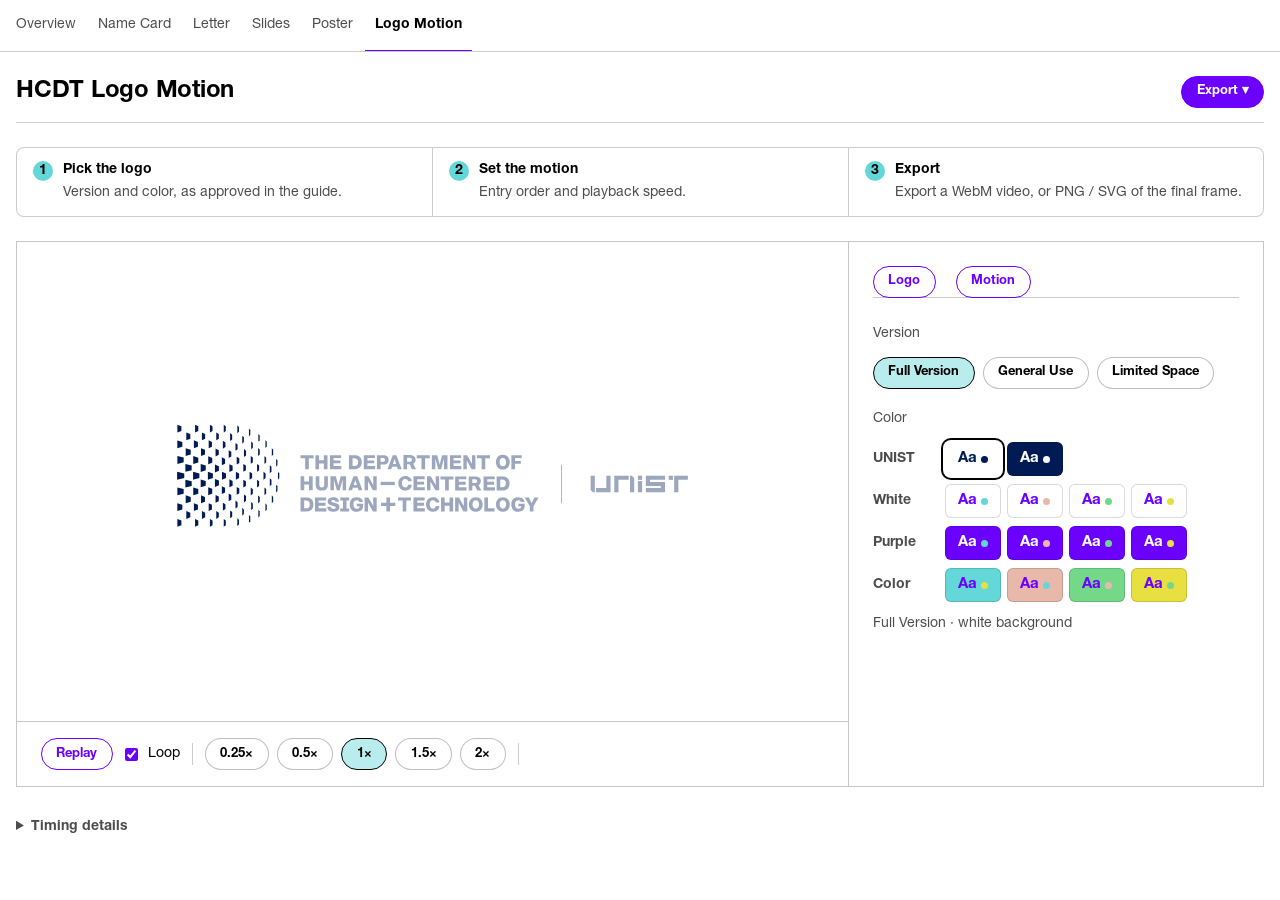
==== commit f6331274: "fix: root-cause horizontal overflow; shared width contract, unified logo card, Slides drawer inspect" ====
--- a/motion.html
+++ b/motion.html
@@ -6,7 +6,7 @@
 <title>HCDT Logo Motion</title>
 <meta name="claude:viewport-fit-sides" content="cover">
 <link rel="stylesheet" href="hcdt-ui.css?v=20261105d">
-<link rel="stylesheet" href="hcdt-embed.css?v=20261111a">
+<link rel="stylesheet" href="hcdt-embed.css?v=20261111b">
 <style>
 /* Layout: header, 16:9 stage (1920 × 1080 frame), control rows, timing table */
 html,body{margin:0}
@@ -14,7 +14,7 @@
 [hidden]{display:none!important}
 *{box-sizing:border-box}
 body{padding-left:max(16px,env(safe-area-inset-left,0px));padding-right:max(16px,env(safe-area-inset-right,0px))}
-.wrap{max-width:var(--hx-max);margin:var(--space-4,24px) auto 0;display:grid;gap:var(--space-4,24px)}
+.wrap{max-width:var(--layout-max);margin:var(--space-4,24px) auto 0;display:grid;gap:var(--space-4,24px)}
 .wrap>*{min-width:0}
 .stage{border-radius:var(--hx-r2);overflow:hidden;line-height:0;background:var(--hx-soft);border:1px solid var(--hx-line)}
 .stage svg{display:block;width:100%;height:auto;aspect-ratio:16/9;max-width:100%}
--- a/hcdt-ui.css
+++ b/hcdt-ui.css
@@ -17,7 +17,7 @@
   --hx-fg:#000000; --hx-muted:rgba(0,0,0,.7); --hx-accent:#6B00FF; --hx-accent-fg:#FFFFFF; --hx-accent-soft:rgba(107,0,255,.1); --hx-pill:9999em;
   --hx-navy:#001B54; --hx-warn:#B4400C; --hx-warn-bg:#FFF1E6;
   --hx-font:'neue-haas-unica','Neue Haas Unica','HX Helvetica','HX Spoqa','Helvetica Neue',Helvetica,Arial,'Apple SD Gothic Neo','Malgun Gothic',sans-serif;
-  --hx-h:52px; --hx-btn-h:32px; --hx-r:6px; --hx-r2:8px; --hx-max:1280px;
+  --hx-h:52px; --hx-btn-h:32px; --hx-r:6px; --hx-r2:8px; 
   /* every tool's own token names point at the same palette */
   --bg:var(--hx-bg); --panel:var(--hx-bg); --fg:var(--hx-fg); --muted:var(--hx-muted); --line:var(--hx-line);
   --accent:var(--hx-accent); --accent-fg:var(--hx-accent-fg); --accent-soft:var(--hx-accent-soft);
@@ -33,7 +33,7 @@
 body.hx-p-motion{--accent-ink:var(--hx-accent)}
 
 /* ---------- top bar ---------- */
-.hx-bar{position:sticky;top:env(safe-area-inset-top,0px);z-index:60;display:flex;align-items:center;gap:20px;height:var(--hx-h);
+html:not(.hx-framed) .hx-bar{position:sticky;top:env(safe-area-inset-top,0px);z-index:60;display:flex;align-items:center;gap:20px;height:var(--hx-h);
   background:var(--hx-bg);border-bottom:1px solid var(--hx-line);font:400 var(--fs-small)/1 var(--hx-font);color:var(--hx-fg);
   padding-block:0;padding-left:max(16px,env(safe-area-inset-left,0px));padding-right:max(16px,env(safe-area-inset-right,0px));box-sizing:border-box}
 .hx-bar *{box-sizing:border-box}
@@ -59,9 +59,9 @@
 /* ---------- page frame ---------- */
 body.hx-tool{padding-block:0 48px!important}
 :is(body.hx-p-poster,body.hx-p-slides){padding-bottom:0!important}
-body.hx-p-logo .wrap,body.hx-p-card .wrap,body.hx-p-letter .wrap,body.hx-p-motion main{max-width:var(--hx-max)!important;margin-top:var(--space-4,24px)!important}
+html:not(.hx-framed) body.hx-p-logo .wrap,html:not(.hx-framed) body.hx-p-card .wrap,html:not(.hx-framed) body.hx-p-letter .wrap,html:not(.hx-framed) body.hx-p-motion main{max-width:var(--layout-max)!important;margin-top:var(--space-4,24px)!important}
 body.hx-p-logo .wrap{padding:0!important}
-body.hx-p-logo{padding-left:max(16px,env(safe-area-inset-left,0px));padding-right:max(16px,env(safe-area-inset-right,0px))}
+html:not(.hx-framed) body.hx-p-logo{padding-left:max(16px,env(safe-area-inset-left,0px));padding-right:max(16px,env(safe-area-inset-right,0px))}
 body.hx-p-motion{padding-top:0!important}
 
 /* tool header: title, one line of context, rule underneath */
@@ -227,10 +227,9 @@
 :is(body.hx-p-poster,body.hx-p-slides){--ed-h:max(640px,calc(100vh - 300px));--ed-h:max(640px,calc(100dvh - 300px))}
 @media (min-width:981px){
   html:has(body.hx-p-poster),html:has(body.hx-p-slides){height:auto!important}
-  :is(body.hx-p-poster,body.hx-p-slides){display:block!important;height:auto!important;overflow:auto!important;padding:0 max(16px,env(safe-area-inset-right,0px)) 48px max(16px,env(safe-area-inset-left,0px))!important}
+  html:not(.hx-framed) :is(body.hx-p-poster,html:not(.hx-framed) body.hx-p-slides){display:block!important;height:auto!important;overflow:auto!important;padding:0 max(16px,env(safe-area-inset-right,0px)) 48px max(16px,env(safe-area-inset-left,0px))!important}
 }
-body.hx-p-poster>header.top,body.hx-p-poster>.hx-steps,body.hx-p-poster>main.app,
-body.hx-p-slides>.app{max-width:var(--hx-max);margin-left:auto;margin-right:auto;}
+html:not(.hx-framed) body.hx-p-poster>header.top,html:not(.hx-framed) body.hx-p-poster>.hx-steps,html:not(.hx-framed) body.hx-p-poster>main.app,html:not(.hx-framed) body.hx-p-slides>.app{max-width:var(--layout-max);margin-left:auto;margin-right:auto;}
 body.hx-p-slides>.app{display:block!important;height:auto!important}
 :is(body.hx-p-poster>header.top,body.hx-p-slides header.top){background:transparent!important;border-bottom:1px solid var(--hx-line)!important;padding:0 0 14px!important;gap:8px 14px;}
 :is(body.hx-p-poster,body.hx-p-slides) .hx-steps{}
@@ -360,7 +359,6 @@
   --button-bar:1.5px;--button-shadow:4px;
   --grid-gap:1.5rem;--grid-margin:1rem;--grid-max:1280px;
   --accordion-bar:3px;--accordion-pad:1rem;--accordion-rest:rgba(0,0,0,.2);
-  --hx-max:var(--grid-max);
 }
 
 html:not(#hxt) body.hx-p-logo .chip,html:not(#hxt) body.hx-p-logo .dl,html:not(#hxt) body.hx-p-logo .zip,html:not(#hxt) body.hx-p-card .wrap button:not(.pick):not(.sw):not(.hx-sw):not(.hx-mi):not(.hx-chip):not(.seg button),html:not(#hxt) body.hx-p-card .sw.def,html:not(#hxt) body.hx-p-letter .wrap button:not(.crow button):not(.hx-sw):not(.hx-mi):not(.hx-chip):not(.seg button),html:not(#hxt) :is(body.hx-p-poster,body.hx-p-slides) .btn,html:not(#hxt) :is(body.hx-p-poster,body.hx-p-slides) .tool,html:not(#hxt) body.hx-p-motion .wrap button:not(.hx-sw):not(.hx-mi):not(.hx-chip):not(.seg button){font:600 .8125rem/1.2 var(--hx-font)!important;min-height:var(--hx-btn-h);padding:.4rem .9rem!important;
--- a/hcdt-embed.css
+++ b/hcdt-embed.css
@@ -26,6 +26,17 @@
   --steps-min-height:89px;
 }
 
+/* ---------- width contract: the OUTER page owns the width and the gutters; an embedded tool uses 100% of the frame ---------- */
+*,*::before,*::after{box-sizing:border-box}
+html.hx-framed,html.hx-framed body{width:100%;max-width:100%}
+html.hx-framed body,html.hx-framed .wrap,html.hx-framed .app{width:100%;max-width:100%;min-width:0;margin-inline:0;padding-inline:0}
+.hx-steps,.main,.stage-wrap,.hx-act,header.top,.brand,.wrap>*{min-width:0}
+
+/* ---------- toolbar: title left, actions right; the whole action group wraps to the next line, never clips ---------- */
+header.top,.wrap>header{display:flex;flex-wrap:wrap;width:100%;gap:var(--space-2) var(--space-3)}
+header.top .brand{min-width:0}
+header.top .hx-act,.wrap>header .hx-act{display:flex;flex-wrap:wrap;justify-content:flex-end;max-width:100%;min-width:0;margin-left:auto}
+
 /* ---------- one vertical rhythm for every tool (embedded and standalone): 24px above the title row, between title row, step guide and workspace ---------- */
 html.hx-framed body{padding:0}
 body.hx-p-poster>header.top,
@@ -35,10 +46,11 @@
 html.hx-framed :is(body.hx-p-poster,body.hx-p-slides){--ed-h:calc(100vh - 212px)}
 
 /* ---------- step guide 1 / 2 / 3: one frame, equal columns, divider between columns ---------- */
-html.hx-framed .hx-steps{border:1px solid var(--line-structural);border-radius:var(--radius-panel);background:#fff}
+html.hx-framed .hx-steps{display:grid;grid-template-columns:repeat(3,minmax(0,1fr));width:100%;border:1px solid var(--line-structural);border-radius:var(--radius-panel);background:#fff}
+html.hx-framed .hx-steps>li{min-width:0;overflow-wrap:anywhere}
 html.hx-framed .hx-steps>li{min-height:var(--steps-min-height);box-sizing:border-box}
 html.hx-framed .hx-steps>li+li{border-left:1px solid var(--line-structural)}
-@media (max-width:760px){html.hx-framed .hx-steps>li+li{border-left:0;border-top:1px solid var(--line-structural)}}
+@media (max-width:760px){html.hx-framed .hx-steps{grid-template-columns:minmax(0,1fr)}html.hx-framed .hx-steps>li+li{border-left:0;border-top:1px solid var(--line-structural)}}
 
 /* ---------- workspaces: 1px structural frame, no rounded cards ---------- */
 html.hx-framed body.hx-p-poster>main.app,
@@ -51,6 +63,10 @@
 html.hx-framed body.hx-p-letter>.wrap{display:grid;height:auto;min-height:0;grid-template-rows:none}
 html.hx-framed body.hx-p-letter>.wrap>main{grid-template-rows:none;align-items:start;height:auto}
 html.hx-framed body.hx-p-letter>.wrap>main>*{overflow:visible}
+
+/* ---------- below the side-by-side breakpoint the editors stack and the page flows at its natural height (no scroll inside the frame) ---------- */
+@media (max-width:980px){html.hx-framed:has(body.hx-p-poster),html.hx-framed body.hx-p-poster{height:auto;min-height:0;overflow:visible}}
+@media (max-width:820px){html.hx-framed:has(body.hx-p-slides),html.hx-framed body.hx-p-slides{height:auto;min-height:0;overflow:visible}}
 
 /* ---------- field labels: 12px secondary text in every tool; checkbox labels keep body text ---------- */
 body.hx-p-card label:not(.chk),
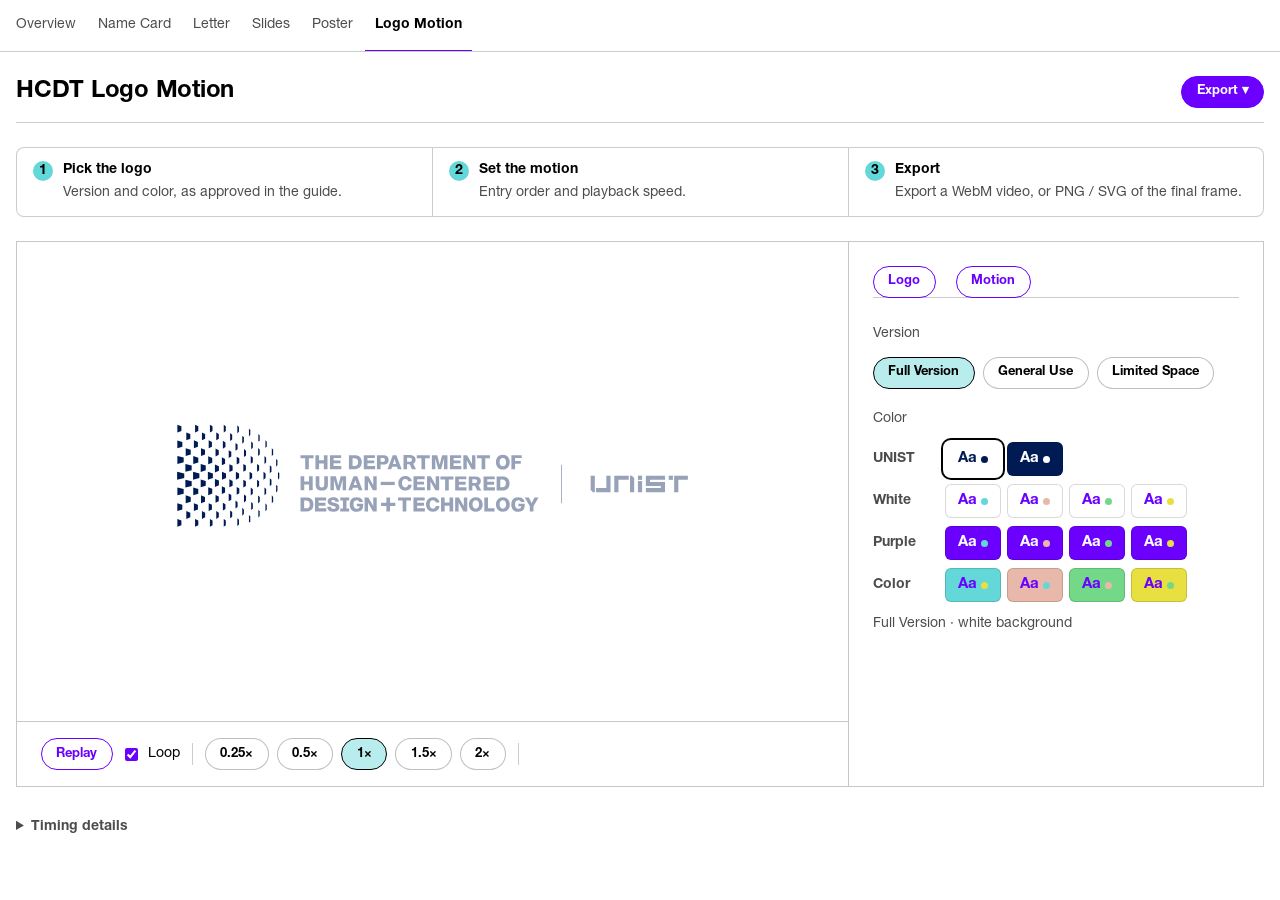
==== commit d58f0d48: "fix: tabs above title, phone notice, one toolbar/steps rhythm, Letter and Poster preview stage, Post" ====
--- a/motion.html
+++ b/motion.html
@@ -6,7 +6,7 @@
 <title>HCDT Logo Motion</title>
 <meta name="claude:viewport-fit-sides" content="cover">
 <link rel="stylesheet" href="hcdt-ui.css?v=20261105d">
-<link rel="stylesheet" href="hcdt-embed.css?v=20261111b">
+<link rel="stylesheet" href="hcdt-embed.css?v=20261112b">
 <style>
 /* Layout: header, 16:9 stage (1920 × 1080 frame), control rows, timing table */
 html,body{margin:0}
--- a/hcdt-embed.css
+++ b/hcdt-embed.css
@@ -24,6 +24,7 @@
   --text-primary:#000;
   --text-secondary:#5f6066;
   --steps-min-height:89px;
+  --toolbar-h:50px;
 }
 
 /* ---------- width contract: the OUTER page owns the width and the gutters; an embedded tool uses 100% of the frame ---------- */
@@ -39,10 +40,14 @@
 
 /* ---------- one vertical rhythm for every tool (embedded and standalone): 24px above the title row, between title row, step guide and workspace ---------- */
 html.hx-framed body{padding:0}
+/* the same 24px above the toolbar in all five tools: Poster/Slides put it on the header, Name Card/Letter/Logo Motion on .wrap */
 body.hx-p-poster>header.top,
-body.hx-p-slides header.top{margin-top:var(--space-4)}
+body.hx-p-slides header.top,
+html.hx-framed :is(body.hx-p-card,body.hx-p-letter,body.hx-p-motion)>.wrap{margin-top:var(--space-4)}
 body.hx-p-poster>.hx-steps,
 body.hx-p-slides .hx-steps{margin:var(--space-4) auto}
+/* one toolbar height for every tool (title row + 14px rule) */
+html.hx-framed :is(header.top,.wrap>header){min-height:var(--toolbar-h);align-items:center}
 html.hx-framed :is(body.hx-p-poster,body.hx-p-slides){--ed-h:calc(100vh - 212px)}
 
 /* ---------- step guide 1 / 2 / 3: one frame, equal columns, divider between columns ---------- */
@@ -57,6 +62,9 @@
 html.hx-framed body.hx-p-poster .hx-official,
 html.hx-framed body.hx-p-slides .app>.main{border:1px solid var(--line-structural);border-radius:var(--radius-panel)}
 html.hx-framed body.hx-p-poster .hx-official{margin:0}
+/* the grey canvas of the Poster editor runs from panel border to panel border: the 24px column gutters beside it are painted grey too (content stays on the 12-column grid) */
+@media (min-width:981px){html.hx-framed body.hx-p-poster>main.app>.stagewrap{margin-left:calc(var(--grid-gap)*-1);padding-left:var(--grid-gap)}}
+@media (min-width:1181px){html.hx-framed body.hx-p-poster>main.app>.stagewrap{margin-right:calc(var(--grid-gap)*-1);padding-right:var(--grid-gap)}}
 
 /* ---------- Letter: the whole A4 page and the form stay reachable (natural document height) ---------- */
 html.hx-framed body.hx-p-letter{display:block;height:auto;overflow:visible}
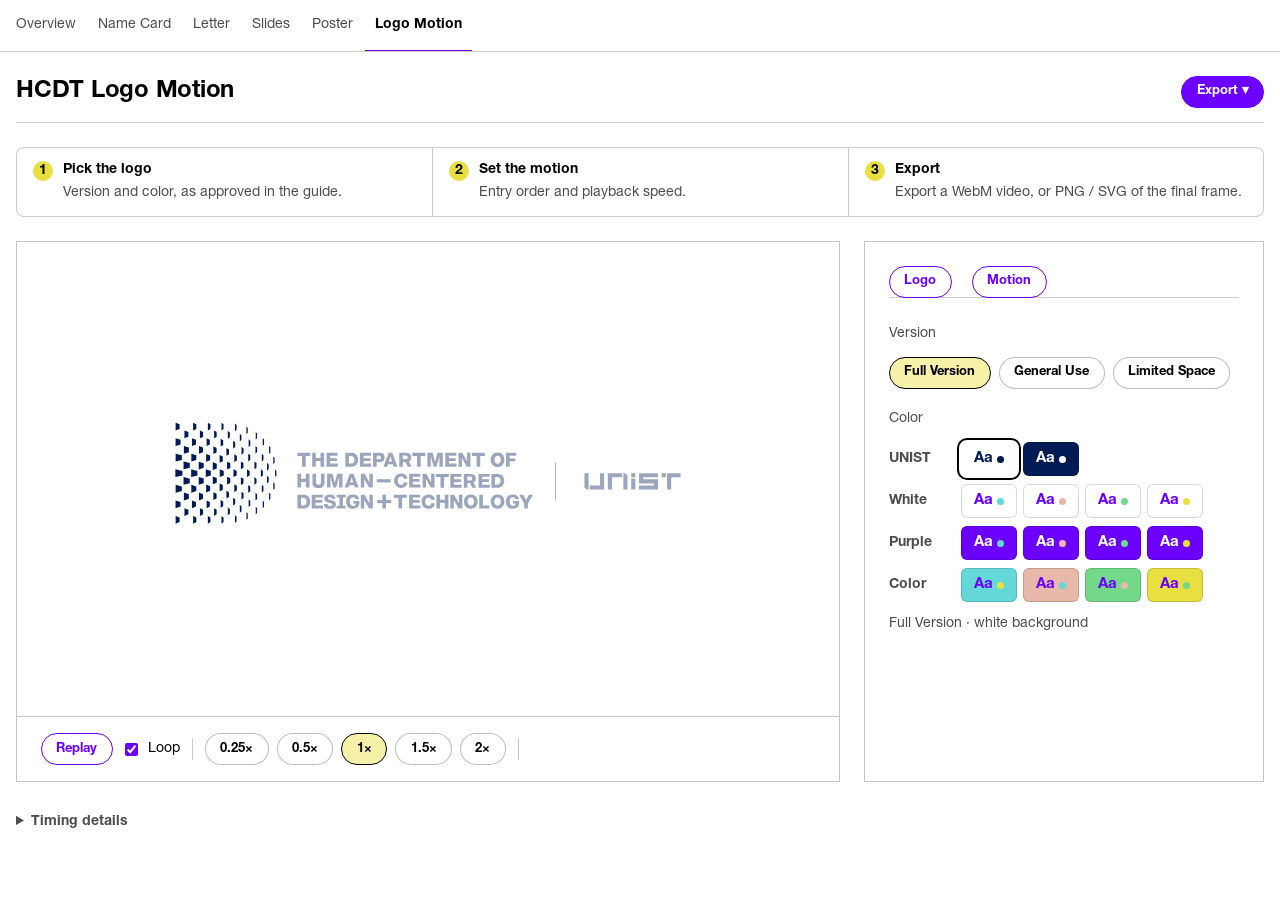
==== commit 5f151659: "fix: Slides canvas hugs slide; Motion panels on the 12-col grid; logo cards 4 per row without repeat" ====
--- a/motion.html
+++ b/motion.html
@@ -6,7 +6,7 @@
 <title>HCDT Logo Motion</title>
 <meta name="claude:viewport-fit-sides" content="cover">
 <link rel="stylesheet" href="hcdt-ui.css?v=20261105d">
-<link rel="stylesheet" href="hcdt-embed.css?v=20261112b">
+<link rel="stylesheet" href="hcdt-embed.css?v=20261112g">
 <style>
 /* Layout: header, 16:9 stage (1920 × 1080 frame), control rows, timing table */
 html,body{margin:0}
@@ -46,9 +46,9 @@
 .tw-d[open] summary{margin-bottom:8px}
 /* wide screens: preview left, controls right (so the controls are visible without scrolling) */
 @media (min-width:1000px){
-  .wrap{grid-template-columns:repeat(12,minmax(0,1fr));column-gap:0;row-gap:var(--space-4,24px);align-items:stretch}
+  .wrap{grid-template-columns:repeat(12,minmax(0,1fr));column-gap:var(--space-4,24px);row-gap:var(--space-4,24px);align-items:stretch}
   .wrap>*{grid-column:1/-1}
-  .wrap>.left{grid-column:1/span 8;display:grid;grid-template-rows:minmax(0,1fr) auto;border:1px solid var(--line-structural,rgba(0,0,0,.22));border-right:0}
+  .wrap>.left{grid-column:1/span 8;display:grid;grid-template-rows:minmax(0,1fr) auto;border:1px solid var(--line-structural,rgba(0,0,0,.22))}
   .wrap>.left>.stage{border:0;border-radius:0;width:100%}
   .wrap>.left>.play{padding:var(--space-3,16px) var(--space-4,24px);border-top:1px solid var(--line-structural,rgba(0,0,0,.22))}
   .wrap>.ctl{grid-column:9/-1;grid-template-columns:minmax(0,1fr);gap:6px;align-content:start;padding:var(--space-4,24px);border:1px solid var(--line-structural,rgba(0,0,0,.22))}
--- a/hcdt-embed.css
+++ b/hcdt-embed.css
@@ -18,12 +18,12 @@
   --radius-control:6px;
   --radius-panel:0;
   --color-purple:#6B00FF;
-  --color-sub:var(--hx-ui,#64D8D8);
+  --color-sub:var(--hx-ui,var(--ui,#64D8D8));
   --color-sub-light:color-mix(in srgb,var(--color-sub) 15%,transparent);
   --color-sub-medium:color-mix(in srgb,var(--color-sub) 45%,transparent);
   --text-primary:#000;
   --text-secondary:#5f6066;
-  --steps-min-height:89px;
+  --steps-min-height:90px;
   --toolbar-h:50px;
 }
 
@@ -50,12 +50,11 @@
 html.hx-framed :is(header.top,.wrap>header){min-height:var(--toolbar-h);align-items:center}
 html.hx-framed :is(body.hx-p-poster,body.hx-p-slides){--ed-h:calc(100vh - 212px)}
 
-/* ---------- step guide 1 / 2 / 3: one frame, equal columns, divider between columns ---------- */
-html.hx-framed .hx-steps{display:grid;grid-template-columns:repeat(3,minmax(0,1fr));width:100%;border:1px solid var(--line-structural);border-radius:var(--radius-panel);background:#fff}
-html.hx-framed .hx-steps>li{min-width:0;overflow-wrap:anywhere}
-html.hx-framed .hx-steps>li{min-height:var(--steps-min-height);box-sizing:border-box}
+/* ---------- step guide 1 / 2 / 3: three cards, each exactly 4 of the 12 grid columns (24px gutter between them), same text inset in every tool ---------- */
+html.hx-framed .hx-steps{display:grid;grid-template-columns:repeat(3,minmax(0,1fr));column-gap:var(--grid-gap);width:100%;border:0;border-radius:0;background:transparent;padding:0}
+html.hx-framed .hx-steps>li{min-width:0;overflow-wrap:anywhere;min-height:var(--steps-min-height);box-sizing:border-box;border:1px solid var(--line-structural);border-radius:var(--radius-panel);background:#fff}
 html.hx-framed .hx-steps>li+li{border-left:1px solid var(--line-structural)}
-@media (max-width:760px){html.hx-framed .hx-steps{grid-template-columns:minmax(0,1fr)}html.hx-framed .hx-steps>li+li{border-left:0;border-top:1px solid var(--line-structural)}}
+@media (max-width:760px){html.hx-framed .hx-steps{grid-template-columns:minmax(0,1fr);row-gap:var(--space-2,8px)}}
 
 /* ---------- workspaces: 1px structural frame, no rounded cards ---------- */
 html.hx-framed body.hx-p-poster>main.app,
@@ -87,6 +86,6 @@
 html:not(#hxt):not(#hxt2):not(#hxt3):not(#hxt4) body .seg,html:not(#hxt):not(#hxt2):not(#hxt3):not(#hxt4) body .hx-toggle-group{border-radius:9999em!important}
 html:not(#hxt):not(#hxt2):not(#hxt3):not(#hxt4) body .seg button,html:not(#hxt):not(#hxt2):not(#hxt3):not(#hxt4) body .hx-toggle-group button{background:transparent!important;border:0!important;color:#000!important;font-weight:600!important;box-shadow:none!important;transform:none!important;transition:background-color 150ms!important}
 html:not(#hxt):not(#hxt2):not(#hxt3):not(#hxt4) body .seg button,html:not(#hxt):not(#hxt2):not(#hxt3):not(#hxt4) body .hx-toggle-group button{border-radius:9999em!important}
-html:not(#hxt):not(#hxt2):not(#hxt3):not(#hxt4) body .seg button:hover:not([aria-pressed=true]):not([aria-checked=true]),html:not(#hxt):not(#hxt2):not(#hxt3):not(#hxt4) body .hx-toggle-group button:hover:not([aria-pressed=true]):not([aria-checked=true]){background:var(--sub-light,color-mix(in srgb,#64d8d8 15%,transparent))!important;color:#000!important}
-html:not(#hxt):not(#hxt2):not(#hxt3):not(#hxt4) body .seg button[aria-pressed=true],html:not(#hxt):not(#hxt2):not(#hxt3):not(#hxt4) body .seg button[aria-checked=true],html:not(#hxt):not(#hxt2):not(#hxt3):not(#hxt4) body .hx-toggle-group button[aria-pressed=true],html:not(#hxt):not(#hxt2):not(#hxt3):not(#hxt4) body .hx-toggle-group button[aria-pressed=true][data-m=cmyk]{background:var(--sub-medium,color-mix(in srgb,#64d8d8 45%,transparent))!important;box-shadow:inset 0 0 0 1.5px #6b00ff!important;color:#6b00ff!important}
+html:not(#hxt):not(#hxt2):not(#hxt3):not(#hxt4) body .seg button:hover:not([aria-pressed=true]):not([aria-checked=true]),html:not(#hxt):not(#hxt2):not(#hxt3):not(#hxt4) body .hx-toggle-group button:hover:not([aria-pressed=true]):not([aria-checked=true]){background:var(--sub-light,color-mix(in srgb,var(--hx-ui,var(--ui,#64d8d8)) 15%,transparent))!important;color:#000!important}
+html:not(#hxt):not(#hxt2):not(#hxt3):not(#hxt4) body .seg button[aria-pressed=true],html:not(#hxt):not(#hxt2):not(#hxt3):not(#hxt4) body .seg button[aria-checked=true],html:not(#hxt):not(#hxt2):not(#hxt3):not(#hxt4) body .hx-toggle-group button[aria-pressed=true],html:not(#hxt):not(#hxt2):not(#hxt3):not(#hxt4) body .hx-toggle-group button[aria-pressed=true][data-m=cmyk]{background:var(--sub-medium,color-mix(in srgb,var(--hx-ui,var(--ui,#64d8d8)) 45%,transparent))!important;box-shadow:inset 0 0 0 1.5px #6b00ff!important;color:#6b00ff!important}
 
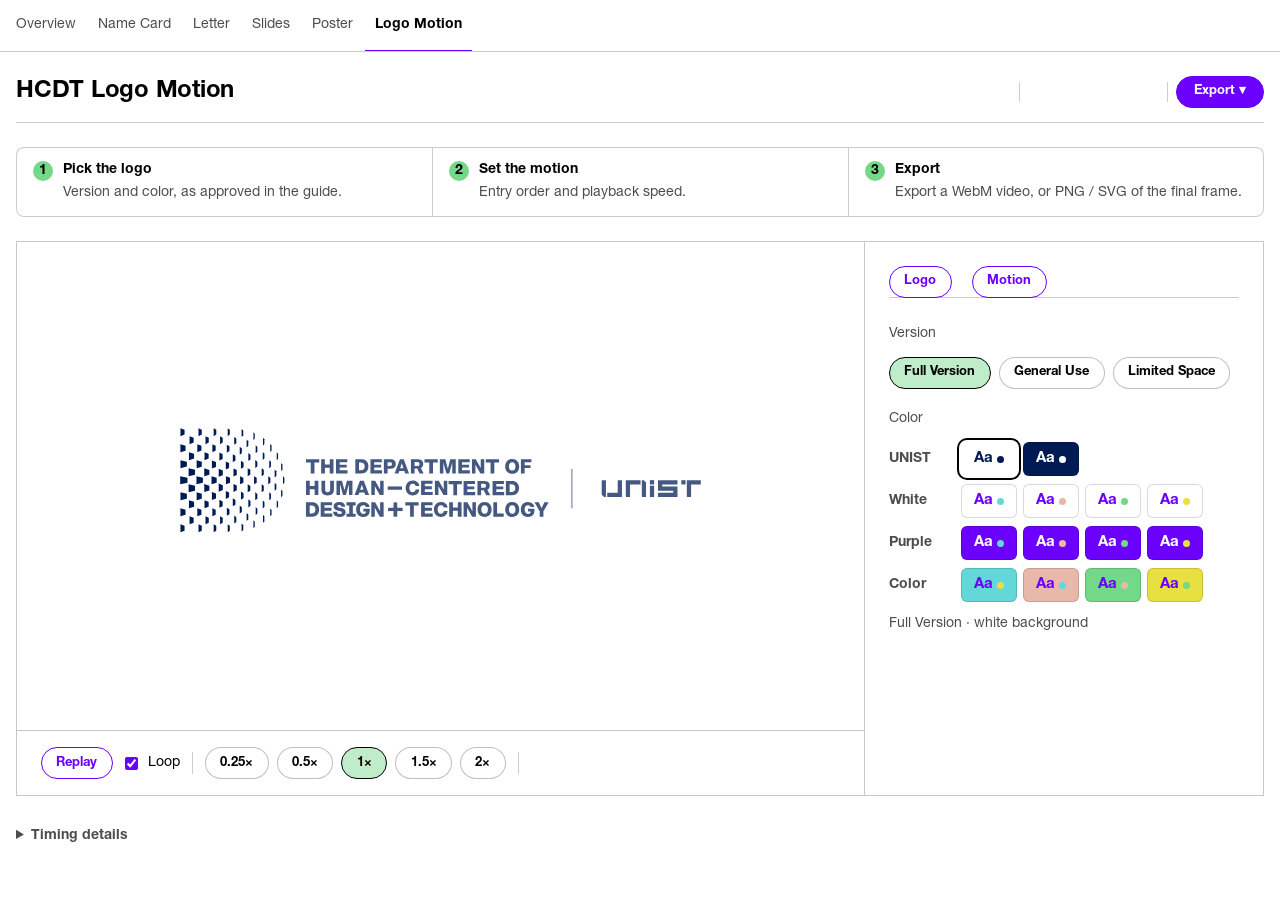
==== commit 3c8fe8f4: "fix: Poster fit-to-view with equal margins and one zoom in all modes; Motion/Name Card/Slides panels" ====
--- a/motion.html
+++ b/motion.html
@@ -6,7 +6,7 @@
 <title>HCDT Logo Motion</title>
 <meta name="claude:viewport-fit-sides" content="cover">
 <link rel="stylesheet" href="hcdt-ui.css?v=20261105d">
-<link rel="stylesheet" href="hcdt-embed.css?v=20261112g">
+<link rel="stylesheet" href="hcdt-embed.css?v=20261112k">
 <style>
 /* Layout: header, 16:9 stage (1920 × 1080 frame), control rows, timing table */
 html,body{margin:0}
@@ -48,7 +48,7 @@
 @media (min-width:1000px){
   .wrap{grid-template-columns:repeat(12,minmax(0,1fr));column-gap:var(--space-4,24px);row-gap:var(--space-4,24px);align-items:stretch}
   .wrap>*{grid-column:1/-1}
-  .wrap>.left{grid-column:1/span 8;display:grid;grid-template-rows:minmax(0,1fr) auto;border:1px solid var(--line-structural,rgba(0,0,0,.22))}
+  .wrap>.left{grid-column:1/span 8;margin-right:calc(var(--space-4,24px)*-1);border-right:0!important;display:grid;grid-template-rows:minmax(0,1fr) auto;border:1px solid var(--line-structural,rgba(0,0,0,.22))}
   .wrap>.left>.stage{border:0;border-radius:0;width:100%}
   .wrap>.left>.play{padding:var(--space-3,16px) var(--space-4,24px);border-top:1px solid var(--line-structural,rgba(0,0,0,.22))}
   .wrap>.ctl{grid-column:9/-1;grid-template-columns:minmax(0,1fr);gap:6px;align-content:start;padding:var(--space-4,24px);border:1px solid var(--line-structural,rgba(0,0,0,.22))}
@@ -78,8 +78,11 @@
 <div class="wrap">
   <header>
     <h1 data-en="HCDT Logo Motion" data-ko="HCDT 로고 모션"></h1>
-    <p class="sub" data-en="Pick one of 10 motions: the symbol modules enter, then the wordmark fades in. Logos and colors follow the N-FUD 2026 guide (261028), with the same color combinations as Poster and Slides." data-ko="10가지 모션 중 하나를 고르면 심볼 모듈이 등장한 뒤 워드마크가 나타납니다. 로고와 색은 N-FUD 2026 가이드(261028)와 포스터·슬라이드 배색 기준."></p>
+    <p class="sub" data-en="Pick one of 10 motions: the symbol modules enter, then the wordmark fades in. Logos and colors follow the N-FUD 2026 guide, with the same color combinations as Poster and Slides." data-ko="10가지 모션 중 하나를 고르면 심볼 모듈이 등장한 뒤 워드마크가 나타납니다. 로고와 색은 N-FUD 2026 가이드와 포스터·슬라이드 배색 기준."></p>
     <div class="hx-act">
+      <span class="hx-sep"></span>
+      <span class="hx-ph" aria-hidden="true"></span>
+      <span class="hx-sep"></span>
       <div class="hx-menu"><button type="button" class="primary" data-hx-menu aria-haspopup="true" aria-expanded="false">Export ▾</button>
         <div class="hx-menu-pop" hidden>
           <button type="button" class="hx-mi" id="exWebm">WebM video</button>
--- a/hcdt-embed.css
+++ b/hcdt-embed.css
@@ -38,6 +38,15 @@
 header.top .brand{min-width:0}
 header.top .hx-act,.wrap>header .hx-act{display:flex;flex-wrap:wrap;justify-content:flex-end;max-width:100%;min-width:0;margin-left:auto}
 
+/* ---------- toolbar slots: the same button is always the same distance from the right edge in every tool ----------
+   from the right: Export (88) | Save + Open (131, kept free when a tool has none) | RGB/CMYK (134) | Grid (56) | Undo/Redo | Present */
+html body .hx-act :is(.menu,.hx-menu){width:88px;flex:none}
+html body .hx-act :is(.menu,.hx-menu)>button{width:100%;justify-content:center}
+html body .hx-act .hx-ph{width:131px;flex:none}
+/* Name Card has no Save/Open: keep their 131px free so RGB/CMYK sits where it does in Letter, Slides and Poster */
+html body.hx-p-card .hx-act .hx-cmseg+.hx-sep{margin-right:148px}
+@media (max-width:760px){html body .hx-act .hx-ph{display:none}html body.hx-p-card .hx-act .hx-cmseg+.hx-sep{margin-right:0}}
+
 /* ---------- one vertical rhythm for every tool (embedded and standalone): 24px above the title row, between title row, step guide and workspace ---------- */
 html.hx-framed body{padding:0}
 /* the same 24px above the toolbar in all five tools: Poster/Slides put it on the header, Name Card/Letter/Logo Motion on .wrap */
@@ -56,14 +65,17 @@
 html.hx-framed .hx-steps>li+li{border-left:1px solid var(--line-structural)}
 @media (max-width:760px){html.hx-framed .hx-steps{grid-template-columns:minmax(0,1fr);row-gap:var(--space-2,8px)}}
 
+/* ---------- Name Card: the preview zone is 5 grid columns (the grey side owns the gutter, like the Poster stage), the form starts on column 6 ---------- */
+@media (min-width:861px){html.hx-framed body.hx-p-card .zone:not(.one){column-gap:var(--grid-gap)}html.hx-framed body.hx-p-card .zone:not(.one)>.zl{margin-right:calc(var(--grid-gap)*-1)}}
+
 /* ---------- workspaces: 1px structural frame, no rounded cards ---------- */
 html.hx-framed body.hx-p-poster>main.app,
 html.hx-framed body.hx-p-poster .hx-official,
 html.hx-framed body.hx-p-slides .app>.main{border:1px solid var(--line-structural);border-radius:var(--radius-panel)}
 html.hx-framed body.hx-p-poster .hx-official{margin:0}
 /* the grey canvas of the Poster editor runs from panel border to panel border: the 24px column gutters beside it are painted grey too (content stays on the 12-column grid) */
-@media (min-width:981px){html.hx-framed body.hx-p-poster>main.app>.stagewrap{margin-left:calc(var(--grid-gap)*-1);padding-left:var(--grid-gap)}}
-@media (min-width:1181px){html.hx-framed body.hx-p-poster>main.app>.stagewrap{margin-right:calc(var(--grid-gap)*-1);padding-right:var(--grid-gap)}}
+@media (min-width:981px){html.hx-framed body.hx-p-poster>main.app>.stagewrap{margin-left:calc(var(--grid-gap)*-1);padding-left:48px}}
+@media (min-width:1181px){html.hx-framed body.hx-p-poster>main.app>.stagewrap{margin-right:calc(var(--grid-gap)*-1);padding-right:48px}}
 
 /* ---------- Letter: the whole A4 page and the form stay reachable (natural document height) ---------- */
 html.hx-framed body.hx-p-letter{display:block;height:auto;overflow:visible}
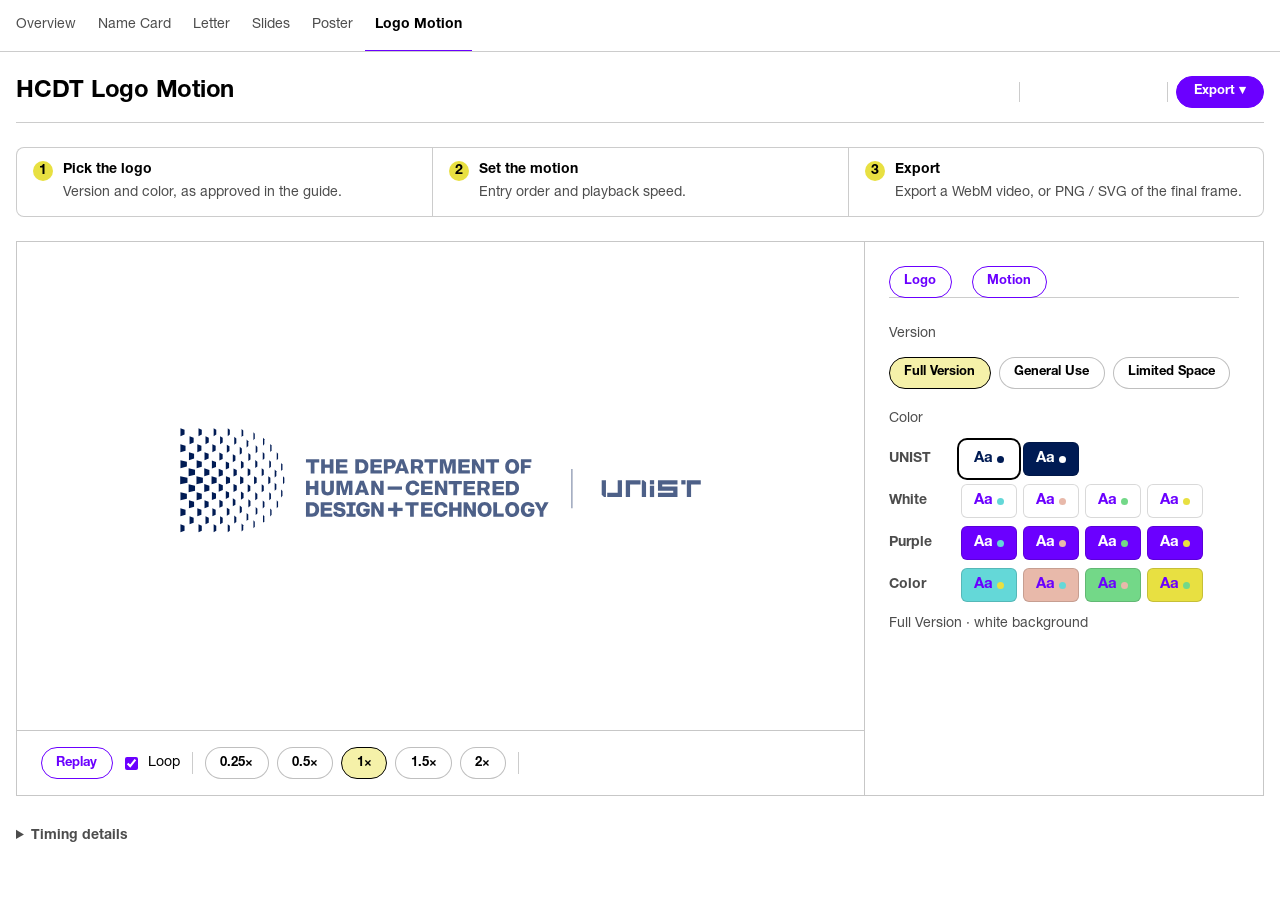
==== commit 705e451a: "fix: Name Card design thumbnails stay landscape cards; one zoom bar design; icon buttons centred; Mo" ====
--- a/motion.html
+++ b/motion.html
@@ -6,7 +6,7 @@
 <title>HCDT Logo Motion</title>
 <meta name="claude:viewport-fit-sides" content="cover">
 <link rel="stylesheet" href="hcdt-ui.css?v=20261105d">
-<link rel="stylesheet" href="hcdt-embed.css?v=20261112k">
+<link rel="stylesheet" href="hcdt-embed.css?v=20261112m">
 <style>
 /* Layout: header, 16:9 stage (1920 × 1080 frame), control rows, timing table */
 html,body{margin:0}
@@ -49,7 +49,7 @@
   .wrap{grid-template-columns:repeat(12,minmax(0,1fr));column-gap:var(--space-4,24px);row-gap:var(--space-4,24px);align-items:stretch}
   .wrap>*{grid-column:1/-1}
   .wrap>.left{grid-column:1/span 8;margin-right:calc(var(--space-4,24px)*-1);border-right:0!important;display:grid;grid-template-rows:minmax(0,1fr) auto;border:1px solid var(--line-structural,rgba(0,0,0,.22))}
-  .wrap>.left>.stage{border:0;border-radius:0;width:100%}
+  .wrap>.left>.stage{border:0;border-radius:0;width:100%;display:flex;align-items:center;justify-content:center}
   .wrap>.left>.play{padding:var(--space-3,16px) var(--space-4,24px);border-top:1px solid var(--line-structural,rgba(0,0,0,.22))}
   .wrap>.ctl{grid-column:9/-1;grid-template-columns:minmax(0,1fr);gap:6px;align-content:start;padding:var(--space-4,24px);border:1px solid var(--line-structural,rgba(0,0,0,.22))}
   .ctl-tabs{display:flex;gap:20px;border-bottom:1px solid var(--hx-line,#ddd);margin-bottom:6px}
@@ -171,6 +171,8 @@
   const k=FIT[S.ver].w?FIT[S.ver].w/D.w:FIT[S.ver].h/D.h;
   const x=(1920-D.w*k)/2,y=(1080-D.h*k)/2;
   $('bg').setAttribute('fill',sc.bg);
+  /* the preview frame takes the artboard colour, so a taller panel never shows a grey band around the 16:9 artboard */
+  $('stage').parentElement.style.background=sc.bg;
   logoG=$('logo');logoG.setAttribute('transform',`translate(${x.toFixed(2)} ${y.toFixed(2)}) scale(${k.toFixed(5)})`);
   logoG.textContent='';
   const NS='http://www.w3.org/2000/svg';
--- a/hcdt-embed.css
+++ b/hcdt-embed.css
@@ -68,6 +68,16 @@
 /* ---------- Name Card: the preview zone is 5 grid columns (the grey side owns the gutter, like the Poster stage), the form starts on column 6 ---------- */
 @media (min-width:861px){html.hx-framed body.hx-p-card .zone:not(.one){column-gap:var(--grid-gap)}html.hx-framed body.hx-p-card .zone:not(.one)>.zl{margin-right:calc(var(--grid-gap)*-1)}}
 
+/* ---------- zoom bar: ONE design in every tool (Poster editors, Letter preview) ---------- */
+html:not(#hz1):not(#hz2):not(#hz3):not(#hz4) body .zoombar{display:inline-flex;gap:4px;align-items:center;height:fit-content;background:#fff;border:1px solid var(--line-structural,rgba(0,0,0,.2));border-radius:8px;padding:3px;box-sizing:content-box}
+html:not(#hz1):not(#hz2):not(#hz3):not(#hz4) body .zoombar button{appearance:none;border:0!important;background:none!important;box-shadow:none!important;min-height:0!important;height:auto!important;padding:3px 9px!important;border-radius:6px!important;font:inherit!important;font-size:14px!important;line-height:1.4!important;color:inherit;cursor:pointer}
+html:not(#hz1):not(#hz2):not(#hz3):not(#hz4) body .zoombar button:hover{background:rgba(0,0,0,.06)!important}
+html:not(#hz1):not(#hz2):not(#hz3):not(#hz4) body .zoombar output{padding:3px 6px;min-width:46px;text-align:center;font-size:14px;line-height:1.4;font-variant-numeric:tabular-nums;color:var(--text-secondary,rgba(0,0,0,.7))}
+
+/* ---------- icon buttons (×, ←, →, ↶, ↷ ...): the glyph sits in the exact centre of a round/square button ---------- */
+html:not(#hz1):not(#hz2):not(#hz3):not(#hz4) body :is(.mini.icon,.crow button,.hx-act #undo,.hx-act #redo,.hx-act #btn-undo,.hx-act #btn-redo,.thumb .tools button){display:inline-flex!important;align-items:center!important;justify-content:center!important;line-height:1!important;text-align:center}
+html:not(#hz1):not(#hz2):not(#hz3):not(#hz4) body :is(.mini.icon){width:34px;height:34px;min-height:0!important;padding:0!important;border-radius:9999em!important;font-size:18px!important;flex:none}
+
 /* ---------- workspaces: 1px structural frame, no rounded cards ---------- */
 html.hx-framed body.hx-p-poster>main.app,
 html.hx-framed body.hx-p-poster .hx-official,
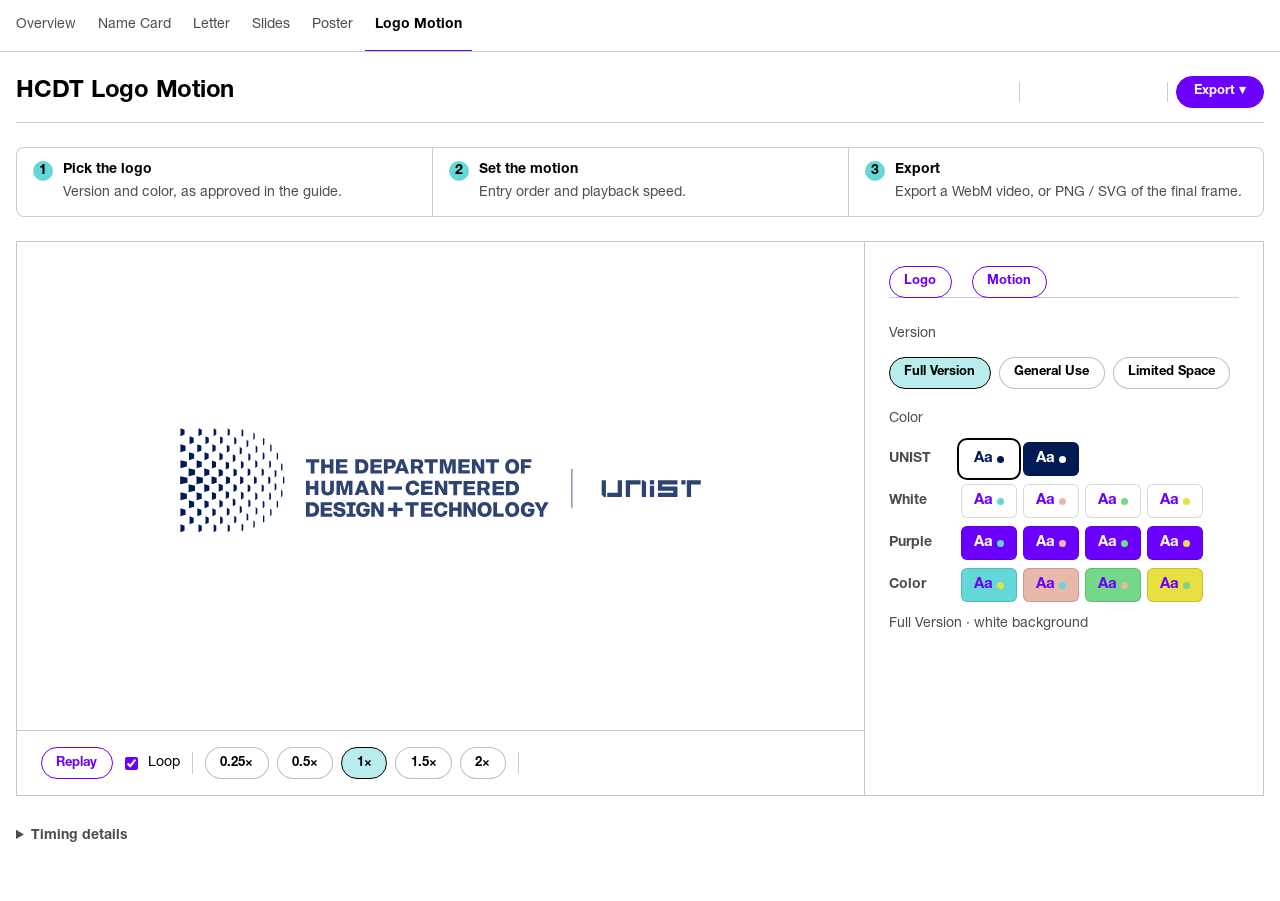
==== commit 7940d88a: "fix: zoom bar buttons use the text token in every tool; bump cache versions Co-Authored-By: Claude S" ====
--- a/motion.html
+++ b/motion.html
@@ -6,7 +6,7 @@
 <title>HCDT Logo Motion</title>
 <meta name="claude:viewport-fit-sides" content="cover">
 <link rel="stylesheet" href="hcdt-ui.css?v=20261105d">
-<link rel="stylesheet" href="hcdt-embed.css?v=20261112m">
+<link rel="stylesheet" href="hcdt-embed.css?v=20261113b">
 <style>
 /* Layout: header, 16:9 stage (1920 × 1080 frame), control rows, timing table */
 html,body{margin:0}
--- a/hcdt-embed.css
+++ b/hcdt-embed.css
@@ -70,7 +70,7 @@
 
 /* ---------- zoom bar: ONE design in every tool (Poster editors, Letter preview) ---------- */
 html:not(#hz1):not(#hz2):not(#hz3):not(#hz4) body .zoombar{display:inline-flex;gap:4px;align-items:center;height:fit-content;background:#fff;border:1px solid var(--line-structural,rgba(0,0,0,.2));border-radius:8px;padding:3px;box-sizing:content-box}
-html:not(#hz1):not(#hz2):not(#hz3):not(#hz4) body .zoombar button{appearance:none;border:0!important;background:none!important;box-shadow:none!important;min-height:0!important;height:auto!important;padding:3px 9px!important;border-radius:6px!important;font:inherit!important;font-size:14px!important;line-height:1.4!important;color:inherit;cursor:pointer}
+html:not(#hz1):not(#hz2):not(#hz3):not(#hz4) body .zoombar button{appearance:none;border:0!important;background:none!important;box-shadow:none!important;min-height:0!important;height:auto!important;padding:3px 9px!important;border-radius:6px!important;font:inherit!important;font-size:14px!important;line-height:1.4!important;color:var(--text-primary,#000)!important;cursor:pointer}
 html:not(#hz1):not(#hz2):not(#hz3):not(#hz4) body .zoombar button:hover{background:rgba(0,0,0,.06)!important}
 html:not(#hz1):not(#hz2):not(#hz3):not(#hz4) body .zoombar output{padding:3px 6px;min-width:46px;text-align:center;font-size:14px;line-height:1.4;font-variant-numeric:tabular-nums;color:var(--text-secondary,rgba(0,0,0,.7))}
 
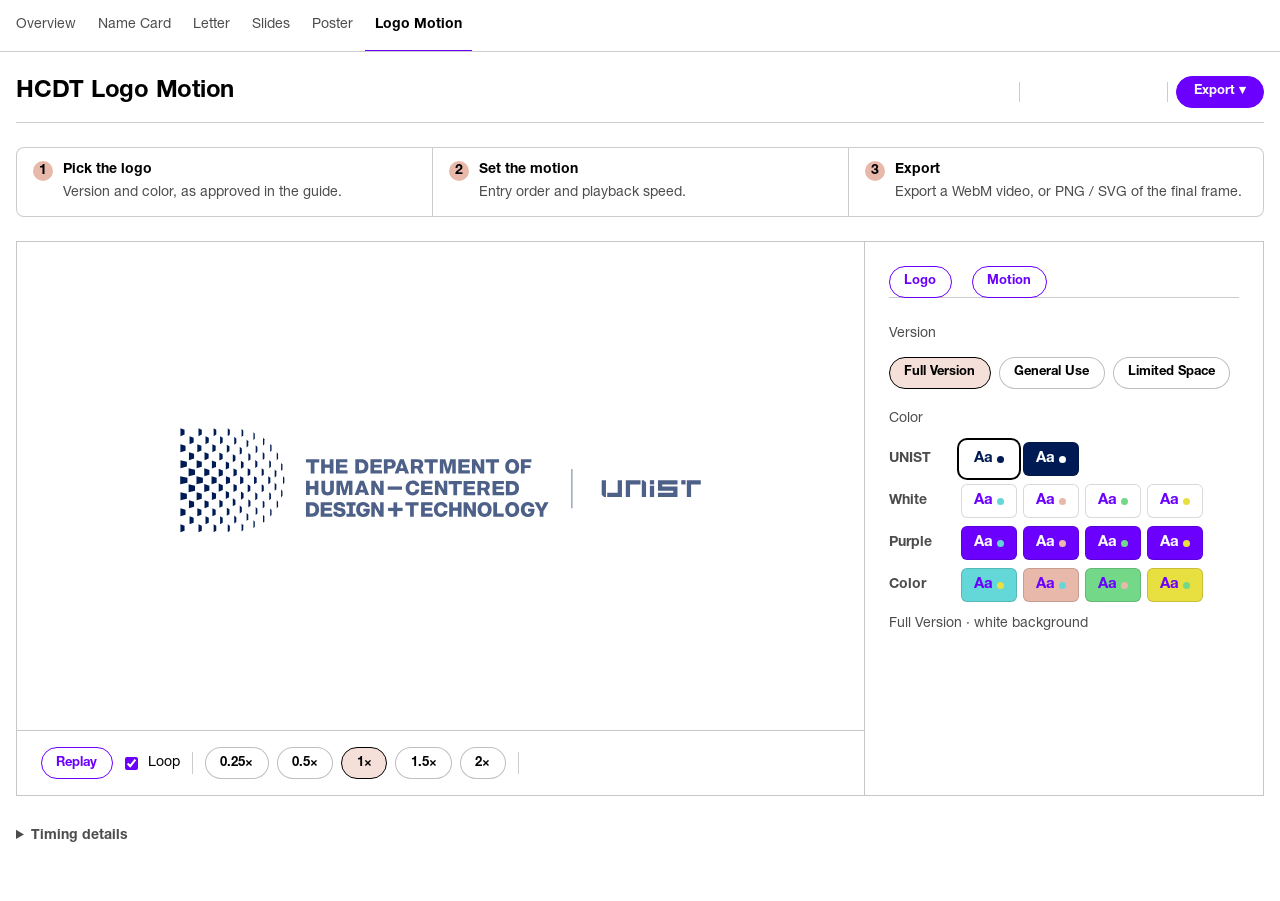
==== commit d413686e: "feat: tool fields and buttons follow Component Library (.unist-field/.unist-button); bump cache vers" ====
--- a/motion.html
+++ b/motion.html
@@ -6,7 +6,7 @@
 <title>HCDT Logo Motion</title>
 <meta name="claude:viewport-fit-sides" content="cover">
 <link rel="stylesheet" href="hcdt-ui.css?v=20261105d">
-<link rel="stylesheet" href="hcdt-embed.css?v=20261113b">
+<link rel="stylesheet" href="hcdt-embed.css?v=20261113e">
 <style>
 /* Layout: header, 16:9 stage (1920 × 1080 frame), control rows, timing table */
 html,body{margin:0}
--- a/hcdt-embed.css
+++ b/hcdt-embed.css
@@ -21,6 +21,7 @@
   --color-sub:var(--hx-ui,var(--ui,#64D8D8));
   --color-sub-light:color-mix(in srgb,var(--color-sub) 15%,transparent);
   --color-sub-medium:color-mix(in srgb,var(--color-sub) 45%,transparent);
+  --hx-ink:#1a1a1a;   /* the site token --ink (theme text colour); named separately because some tools use --ink for their own navy */
   --text-primary:#000;
   --text-secondary:#5f6066;
   --steps-min-height:90px;
@@ -111,3 +112,16 @@
 html:not(#hxt):not(#hxt2):not(#hxt3):not(#hxt4) body .seg button:hover:not([aria-pressed=true]):not([aria-checked=true]),html:not(#hxt):not(#hxt2):not(#hxt3):not(#hxt4) body .hx-toggle-group button:hover:not([aria-pressed=true]):not([aria-checked=true]){background:var(--sub-light,color-mix(in srgb,var(--hx-ui,var(--ui,#64d8d8)) 15%,transparent))!important;color:#000!important}
 html:not(#hxt):not(#hxt2):not(#hxt3):not(#hxt4) body .seg button[aria-pressed=true],html:not(#hxt):not(#hxt2):not(#hxt3):not(#hxt4) body .seg button[aria-checked=true],html:not(#hxt):not(#hxt2):not(#hxt3):not(#hxt4) body .hx-toggle-group button[aria-pressed=true],html:not(#hxt):not(#hxt2):not(#hxt3):not(#hxt4) body .hx-toggle-group button[aria-pressed=true][data-m=cmyk]{background:var(--sub-medium,color-mix(in srgb,var(--hx-ui,var(--ui,#64d8d8)) 45%,transparent))!important;box-shadow:inset 0 0 0 1.5px #6b00ff!important;color:#6b00ff!important}
 
+
+/* ===== Fields = Component Library .unist-field: 1.5px purple line, 8px corners (0.5rem), hover = sub-colour 15%, focus = black 2px ring, disabled = grey fill.
+   Size stays compact (the tools are dense editors); everything else follows the component. ===== */
+html:not(#hf1):not(#hf2):not(#hf3):not(#hf4) body :is(input:not([type]),input[type=text],input[type=number],input[type=email],input[type=url],input[type=tel],input[type=date],input[type=search],input[type=password],select,textarea){border:1.5px solid var(--purple,#6B00FF)!important;border-radius:8px!important;color:var(--hx-ink,#1a1a1a)!important;transition:background-color 150ms}
+html:not(#hf1):not(#hf2):not(#hf3):not(#hf4) body :is(input:not([type]),input[type=text],input[type=number],input[type=email],input[type=url],input[type=tel],input[type=date],input[type=search],input[type=password],select,textarea):hover:not(:disabled){background-color:var(--color-sub-light)!important}
+html:not(#hf1):not(#hf2):not(#hf3):not(#hf4) body :is(input:not([type]),input[type=text],input[type=number],input[type=email],input[type=url],input[type=tel],input[type=date],input[type=search],input[type=password],select,textarea):focus-visible{outline:2px solid var(--hx-ink,#1a1a1a)!important;outline-offset:2px!important}
+html:not(#hf1):not(#hf2):not(#hf3):not(#hf4) body :is(input:not([type]),input[type=text],input[type=number],input[type=email],input[type=url],input[type=tel],input[type=date],input[type=search],input[type=password],select,textarea):disabled{background-color:rgba(191,191,191,.3)!important;color:var(--grey-muted,#67635d)!important;cursor:not-allowed}
+
+/* ===== Buttons = Component Library .unist-button: 1.5px line; secondary hover = sub 45% fill + dark purple; every button lifts up-left with a hard sub-colour shadow; black 2px focus ring ===== */
+html:not(#hb1):not(#hb2):not(#hb3):not(#hb4) body :is(.hx-act>button,.hx-act .hx-menu>button,.btn){border-width:1.5px!important}
+html:not(#hb1):not(#hb2):not(#hb3):not(#hb4) body :is(.hx-act>button,.hx-act .hx-menu>button):not(#undo):not(#redo):not(#btn-undo):not(#btn-redo):not(:disabled):hover{transform:translate(-2px,-2px);box-shadow:4px 4px 0 var(--color-sub)!important}
+html:not(#hb1):not(#hb2):not(#hb3):not(#hb4) body :is(.hx-act>button,.hx-act .hx-menu>button):not(.primary):not([aria-pressed=true]):not(#undo):not(#redo):not(#btn-undo):not(#btn-redo):not(:disabled):hover{background:var(--color-sub-medium)!important;border-color:#4b00b3!important;color:#4b00b3!important}
+html:not(#hb1):not(#hb2):not(#hb3):not(#hb4) body :is(.hx-act>button,.hx-act .hx-menu>button,.btn):focus-visible{outline:2px solid var(--hx-ink,#1a1a1a)!important;outline-offset:2px!important}
